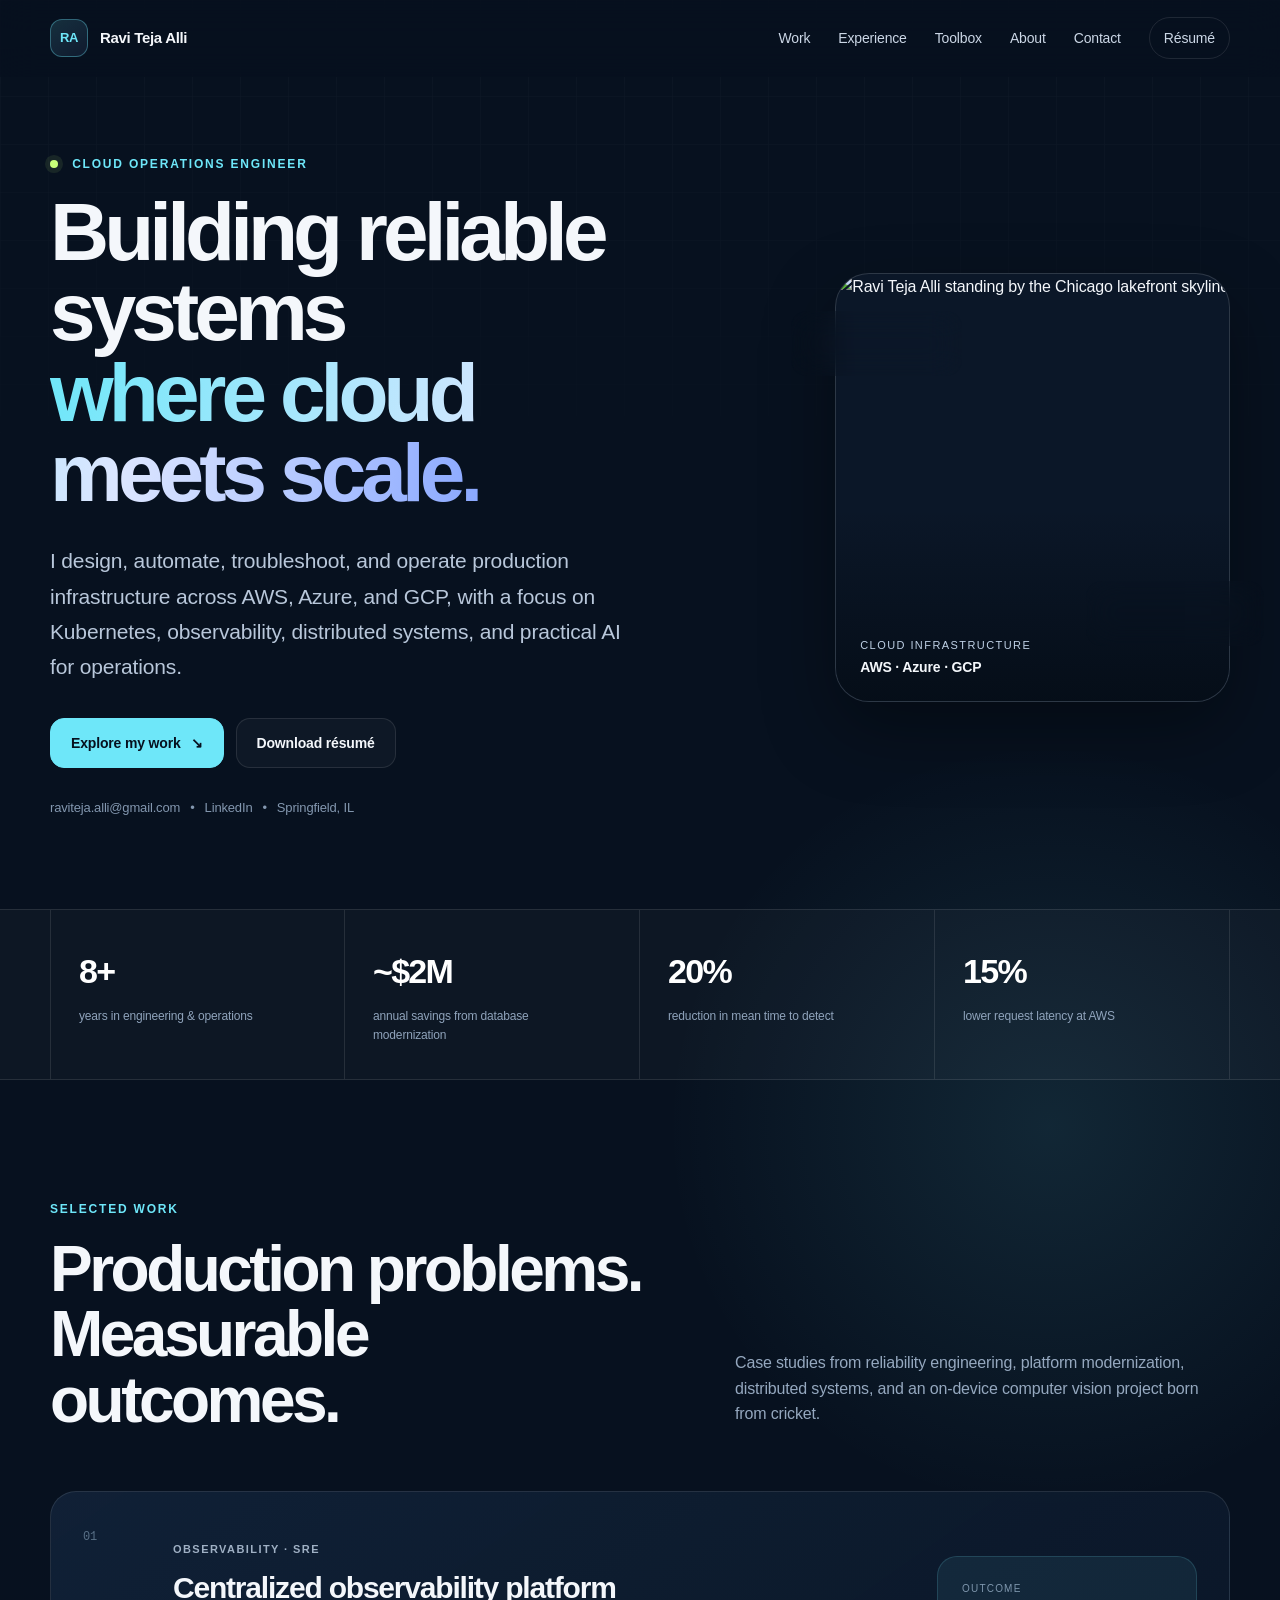
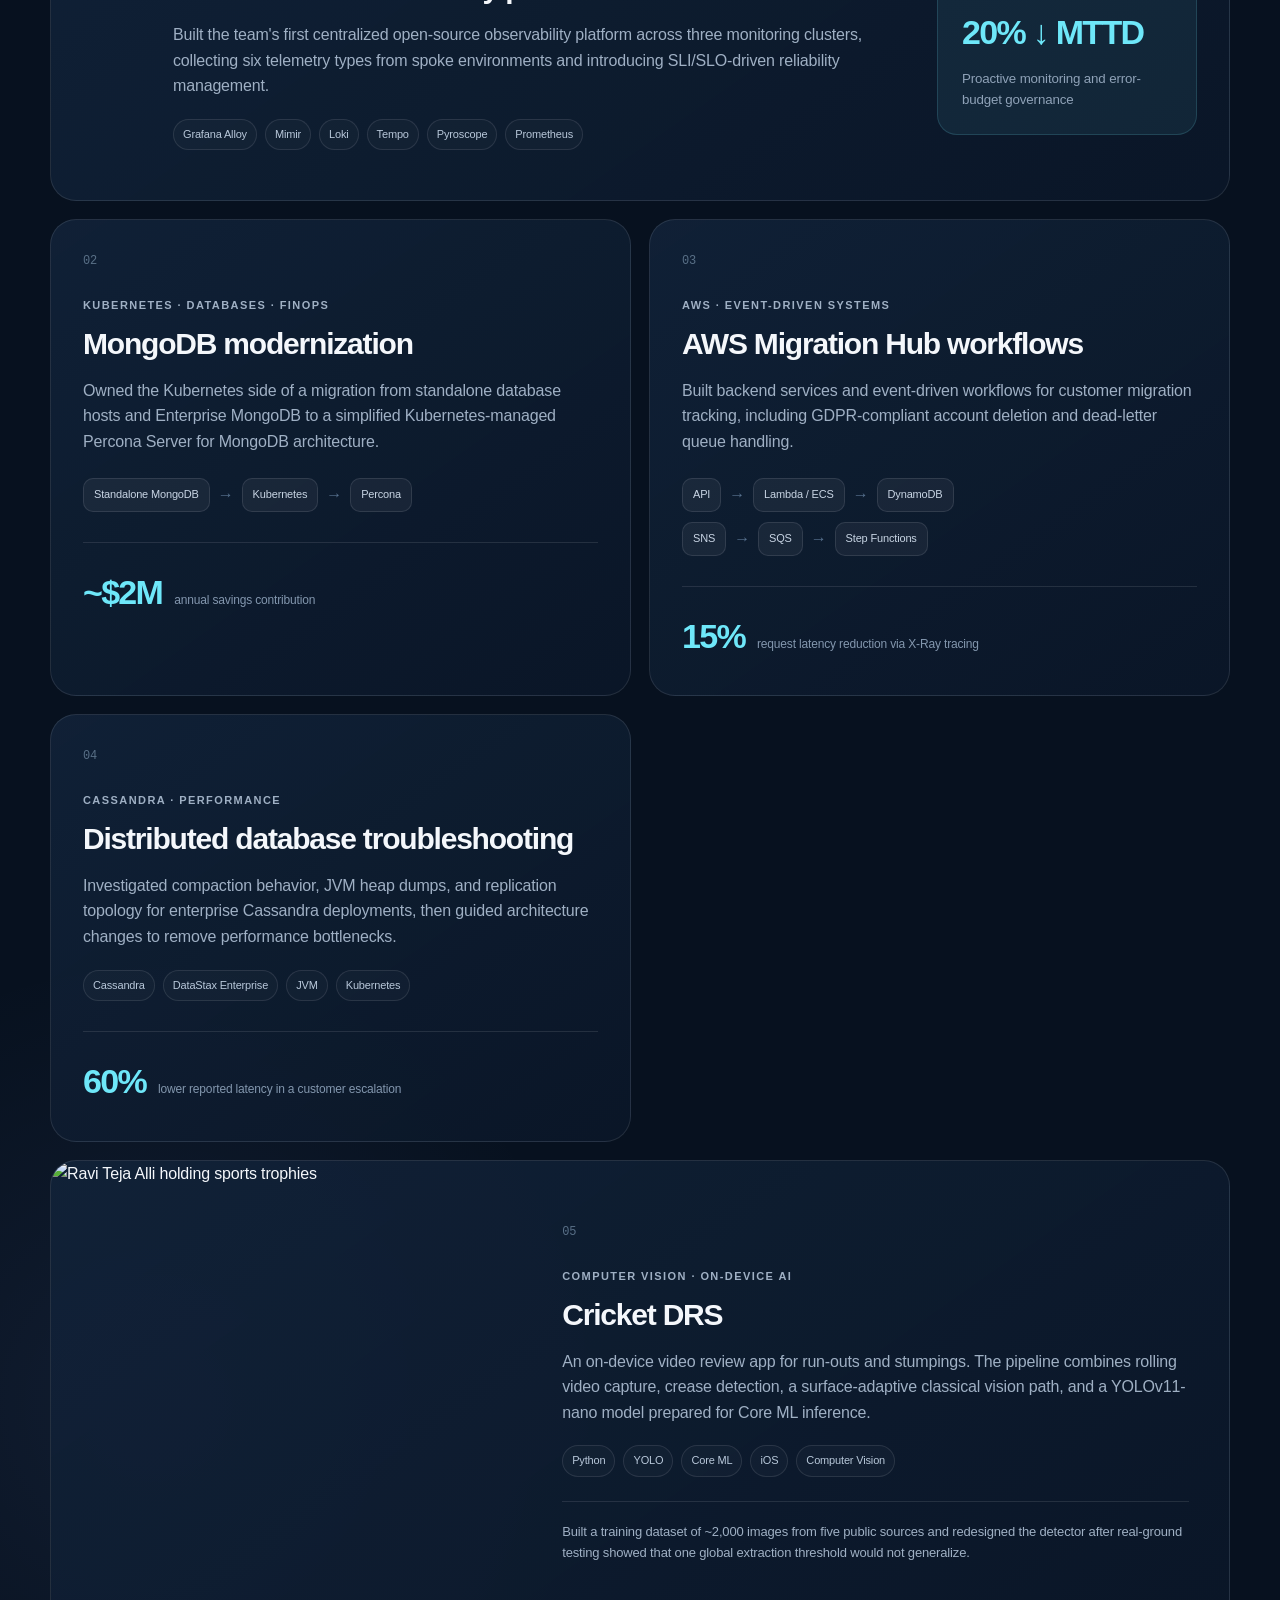
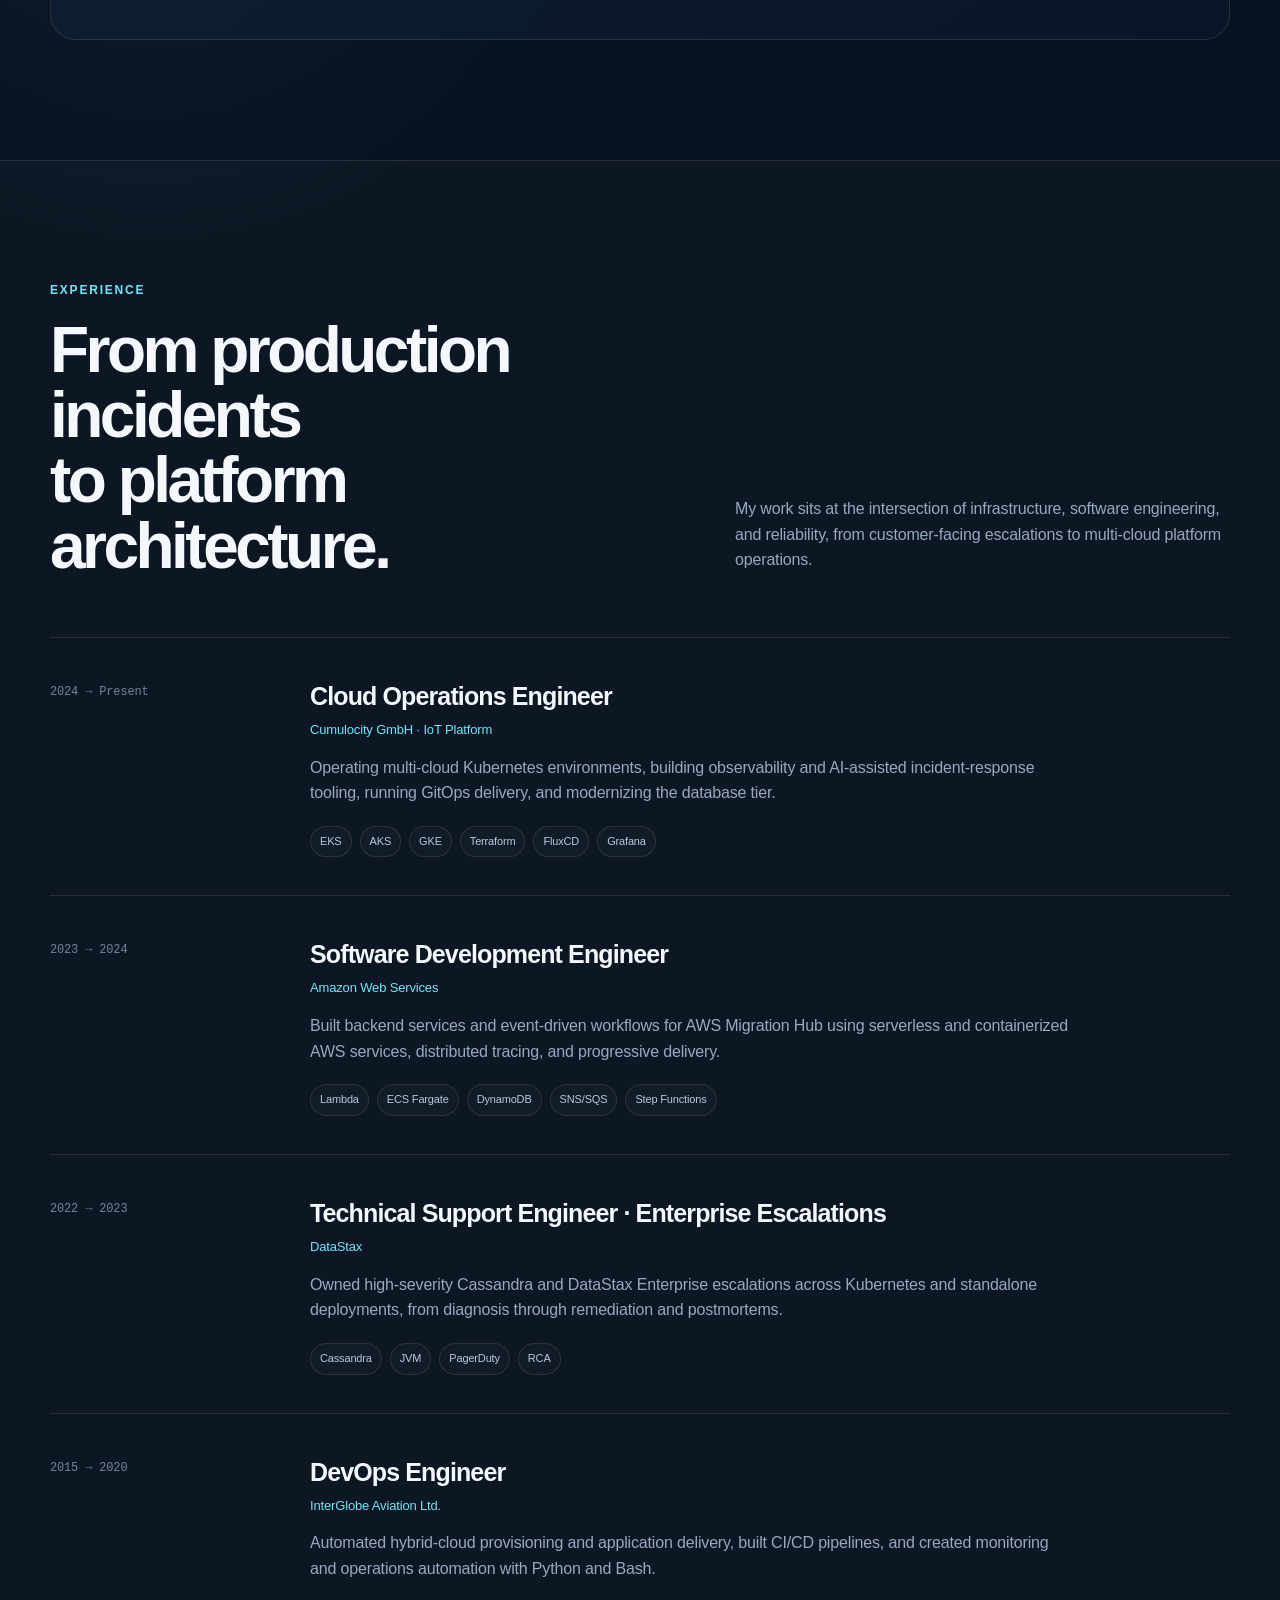
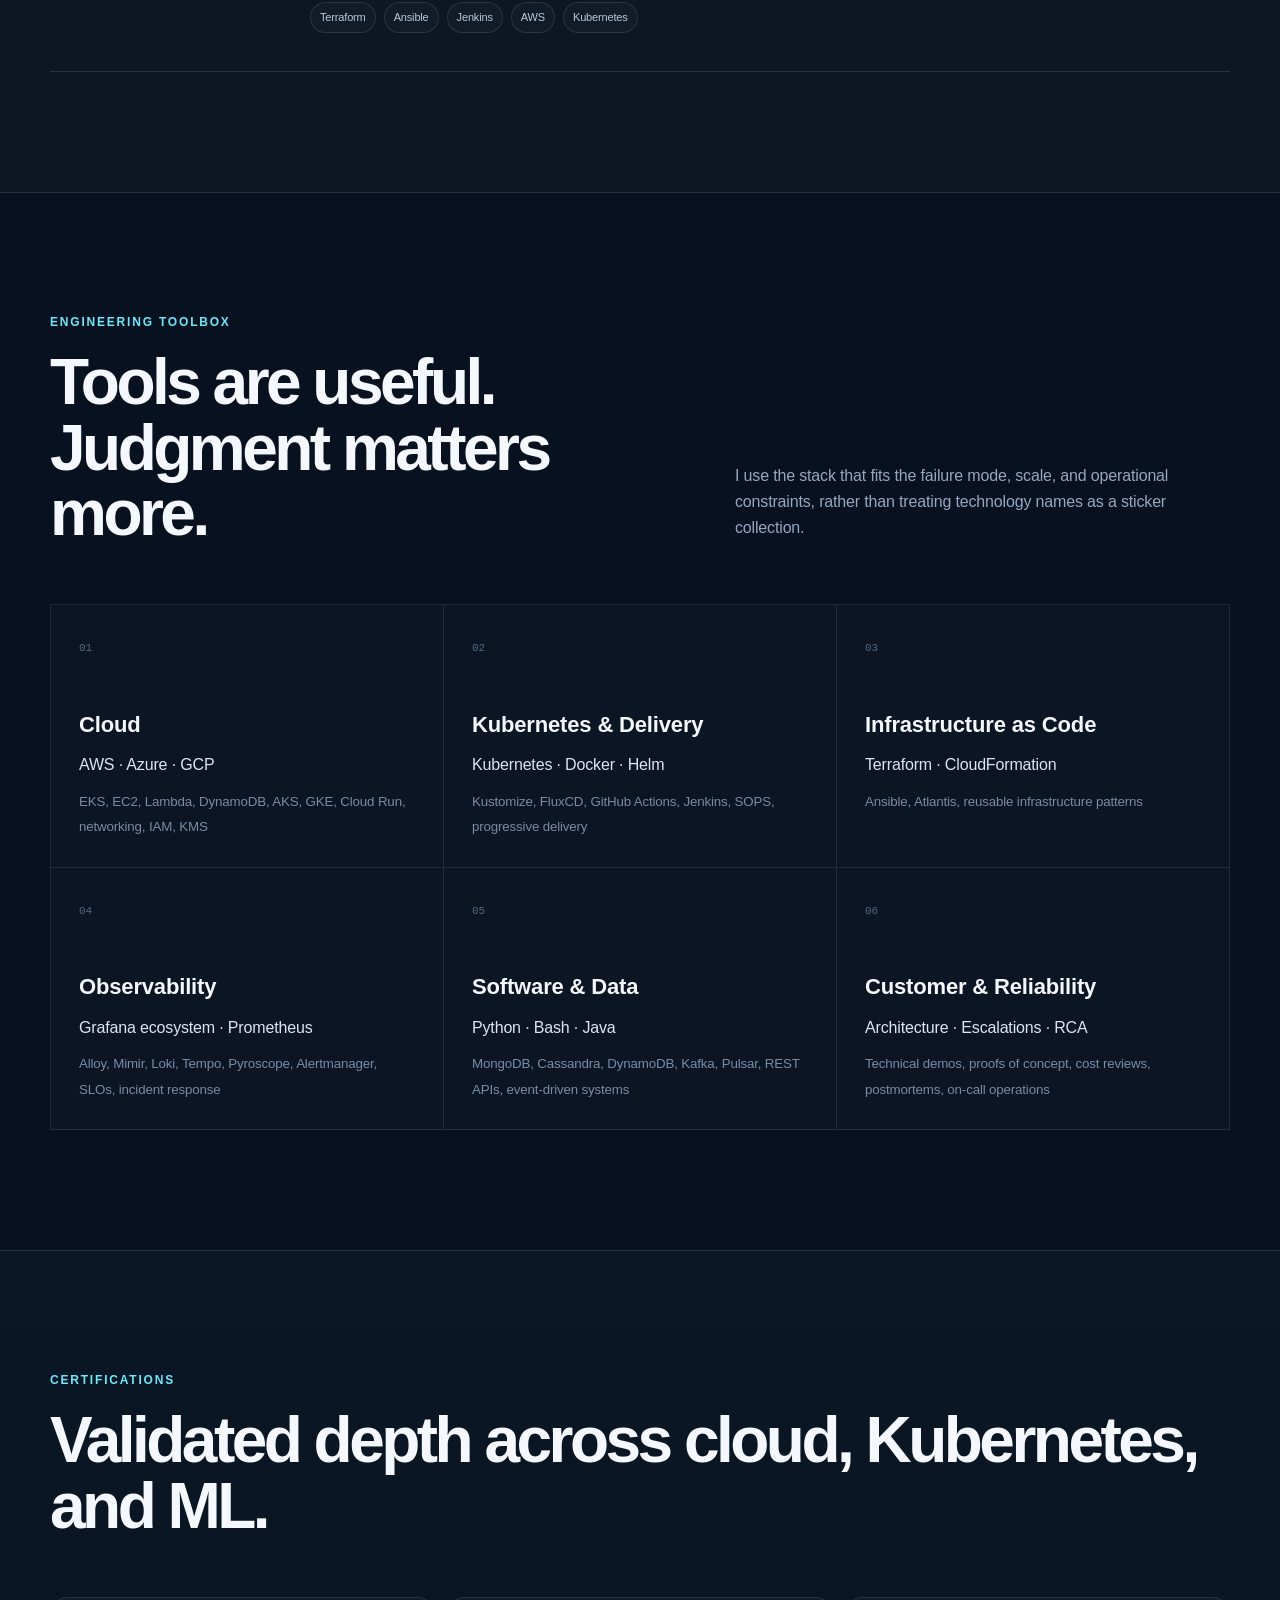
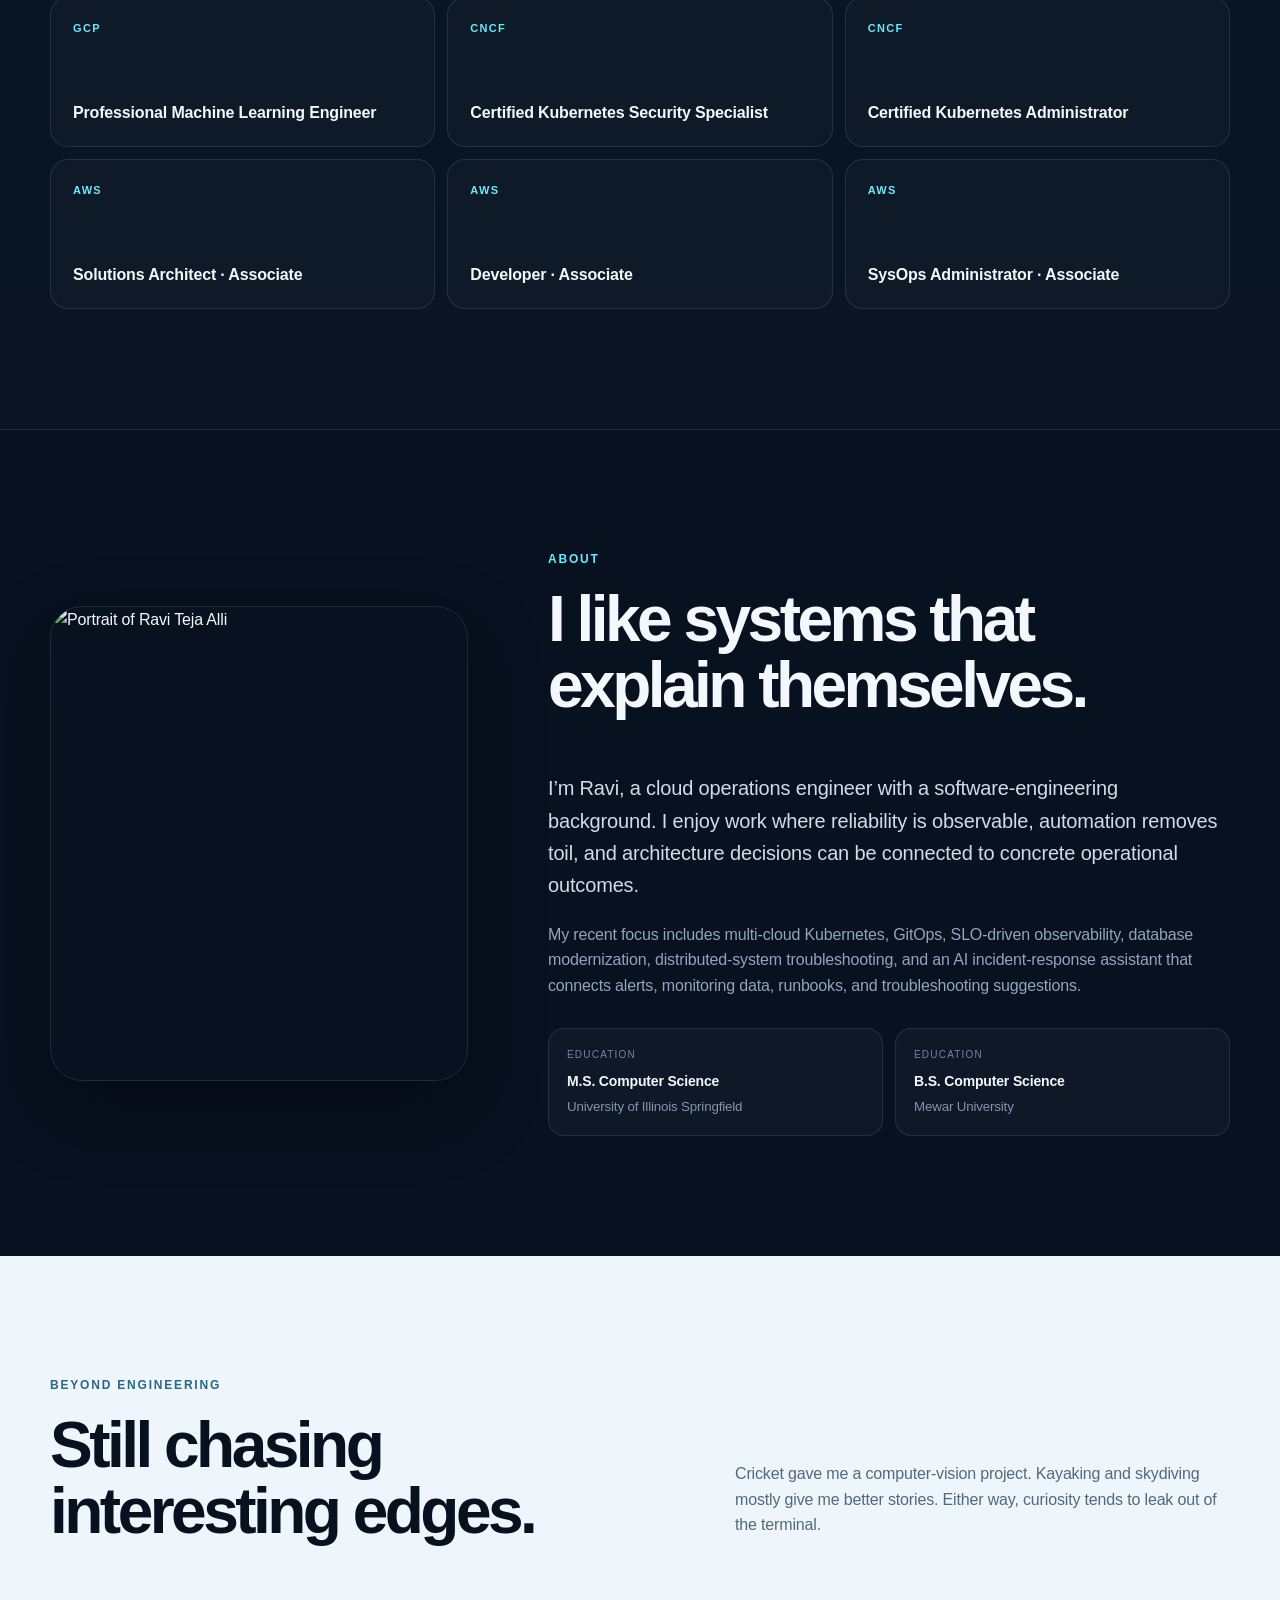
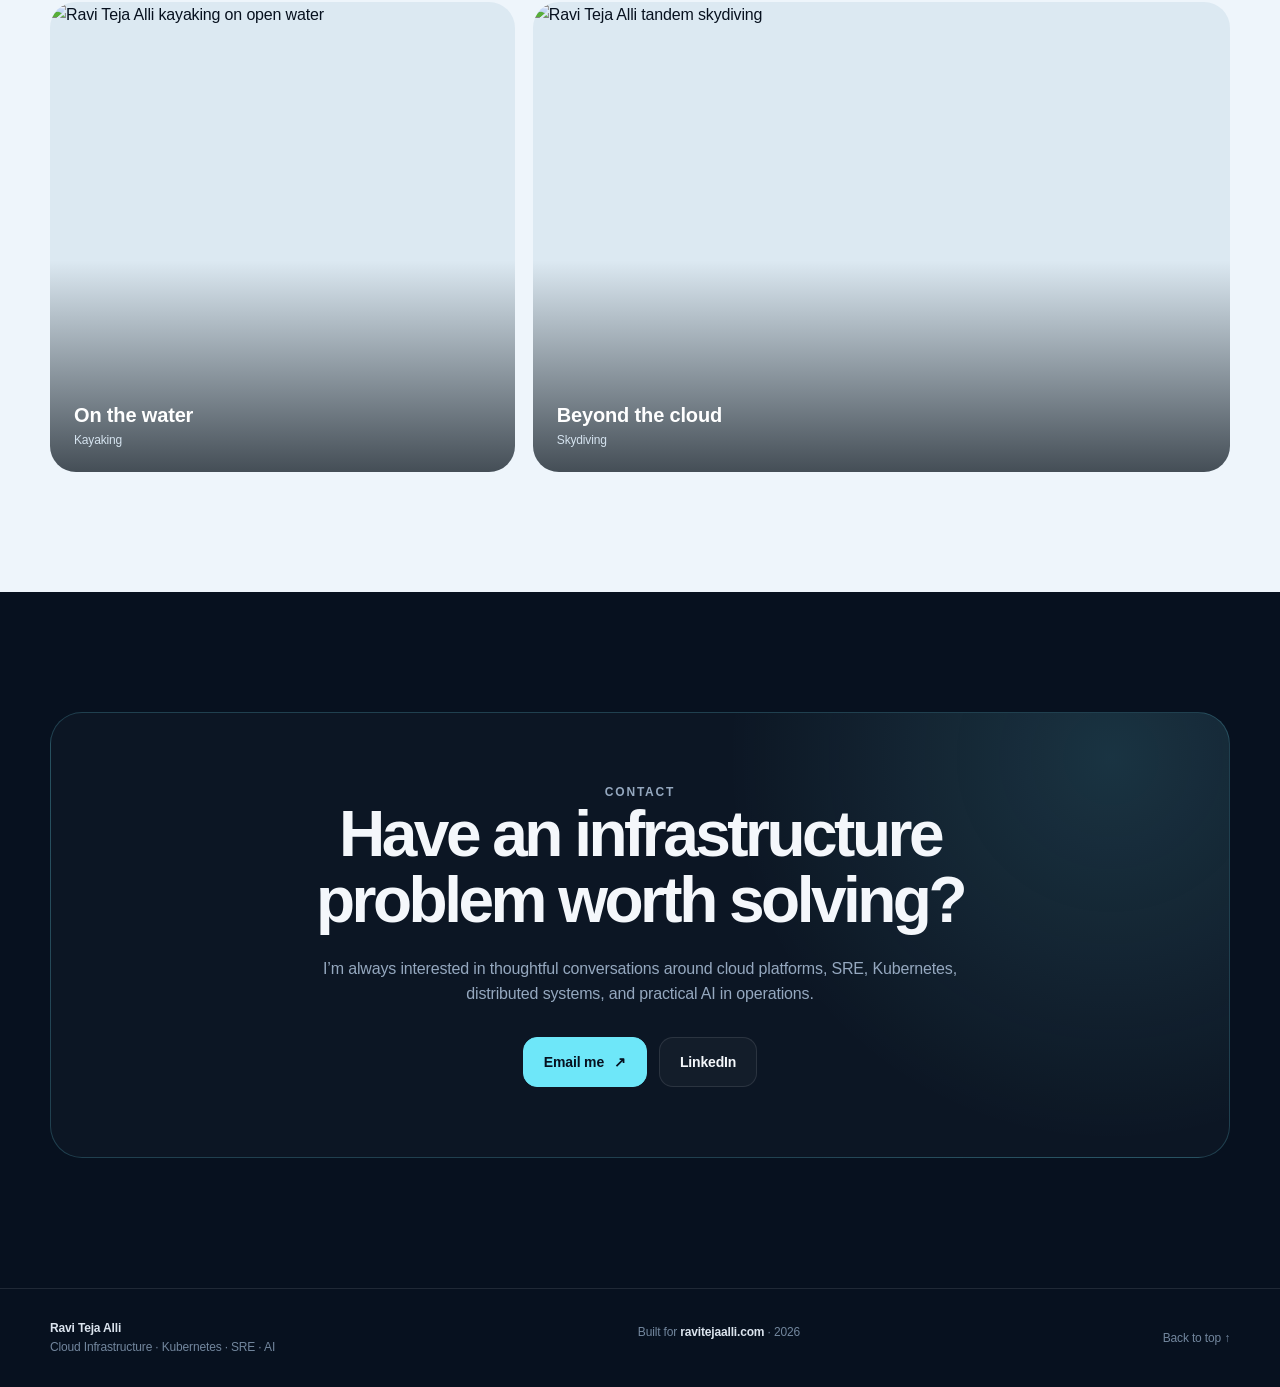
==== index.html @ 01a7889f "Initial portfolio website" ====
<!doctype html>
<html lang="en">
<head>
  <meta charset="utf-8" />
  <meta name="viewport" content="width=device-width, initial-scale=1" />
  <meta name="description" content="Ravi Teja Alli is a Cloud Operations Engineer focused on Kubernetes, SRE, multi-cloud infrastructure, observability, distributed systems, and AI-assisted operations." />
  <meta name="theme-color" content="#07111f" />
  <meta property="og:title" content="Ravi Teja Alli | Cloud Infrastructure · Kubernetes · SRE · AI" />
  <meta property="og:description" content="Building reliable cloud platforms and distributed systems across AWS, Azure, and GCP." />
  <meta property="og:type" content="website" />
  <meta property="og:url" content="https://www.ravitejaalli.com/" />
  <meta property="og:image" content="assets/chicago.webp" />
  <link rel="icon" href="assets/favicon.svg" type="image/svg+xml" />
  <link rel="stylesheet" href="styles.css" />
  <title>Ravi Teja Alli | Cloud Infrastructure · Kubernetes · SRE · AI</title>
</head>
<body>
  <a class="skip-link" href="#main">Skip to content</a>

  <header class="site-header" id="top">
    <div class="nav-wrap">
      <a class="brand" href="#top" aria-label="Ravi Teja Alli home">
        <span class="brand-mark">RA</span>
        <span class="brand-name">Ravi Teja Alli</span>
      </a>

      <button class="menu-toggle" aria-label="Open navigation" aria-expanded="false" aria-controls="nav-links">
        <span></span><span></span><span></span>
      </button>

      <nav class="nav-links" id="nav-links" aria-label="Primary navigation">
        <a href="#work">Work</a>
        <a href="#experience">Experience</a>
        <a href="#toolbox">Toolbox</a>
        <a href="#about">About</a>
        <a href="#contact">Contact</a>
        <a class="nav-resume" href="assets/Ravi_Teja_Alli_Resume.docx" download>Résumé</a>
      </nav>
    </div>
  </header>

  <main id="main">
    <section class="hero section-shell" aria-labelledby="hero-title">
      <div class="hero-copy reveal">
        <p class="eyebrow"><span class="status-dot"></span> Cloud Operations Engineer</p>
        <h1 id="hero-title">Building reliable systems<br><span class="gradient-text">where cloud meets scale.</span></h1>
        <p class="hero-lead">I design, automate, troubleshoot, and operate production infrastructure across AWS, Azure, and GCP, with a focus on Kubernetes, observability, distributed systems, and practical AI for operations.</p>
        <div class="hero-actions">
          <a class="button primary" href="#work">Explore my work <span aria-hidden="true">↘</span></a>
          <a class="button ghost" href="assets/Ravi_Teja_Alli_Resume.docx" download>Download résumé</a>
        </div>
        <div class="hero-meta" aria-label="Professional links">
          <a href="mailto:raviteja.alli@gmail.com">raviteja.alli@gmail.com</a>
          <span>•</span>
          <a href="https://linkedin.com/in/ravi-tejaa" target="_blank" rel="noopener noreferrer">LinkedIn</a>
          <span>•</span>
          <span>Springfield, IL</span>
        </div>
      </div>

      <div class="hero-visual reveal">
        <div class="photo-frame hero-photo">
          <img src="assets/chicago.webp" alt="Ravi Teja Alli standing by the Chicago lakefront skyline" fetchpriority="high" />
          <div class="photo-overlay" aria-hidden="true"></div>
          <div class="hero-photo-label">
            <span>Cloud infrastructure</span>
            <strong>AWS · Azure · GCP</strong>
          </div>
        </div>
        <div class="signal-card signal-top" aria-hidden="true">
          <span class="signal-icon">⌁</span>
          <div><strong>99.9%</strong><small>availability maintained</small></div>
        </div>
        <div class="signal-card signal-bottom" aria-hidden="true">
          <span class="signal-icon">↗</span>
          <div><strong>50+</strong><small>customer environments</small></div>
        </div>
      </div>
    </section>

    <section class="impact-band" aria-label="Selected impact metrics">
      <div class="section-shell impact-grid">
        <article class="impact-item reveal"><strong>8+</strong><span>years in engineering & operations</span></article>
        <article class="impact-item reveal"><strong>~$2M</strong><span>annual savings from database modernization</span></article>
        <article class="impact-item reveal"><strong>20%</strong><span>reduction in mean time to detect</span></article>
        <article class="impact-item reveal"><strong>15%</strong><span>lower request latency at AWS</span></article>
      </div>
    </section>

    <section class="section section-shell" id="work" aria-labelledby="work-title">
      <div class="section-heading reveal">
        <div>
          <p class="eyebrow">Selected work</p>
          <h2 id="work-title">Production problems.<br>Measurable outcomes.</h2>
        </div>
        <p>Case studies from reliability engineering, platform modernization, distributed systems, and an on-device computer vision project born from cricket.</p>
      </div>

      <div class="project-grid">
        <article class="project-card project-wide reveal">
          <div class="project-index">01</div>
          <div class="project-content">
            <p class="project-kicker">Observability · SRE</p>
            <h3>Centralized observability platform</h3>
            <p>Built the team's first centralized open-source observability platform across three monitoring clusters, collecting six telemetry types from spoke environments and introducing SLI/SLO-driven reliability management.</p>
            <div class="tag-row"><span>Grafana Alloy</span><span>Mimir</span><span>Loki</span><span>Tempo</span><span>Pyroscope</span><span>Prometheus</span></div>
          </div>
          <div class="project-result"><span>Outcome</span><strong>20% ↓ MTTD</strong><small>Proactive monitoring and error-budget governance</small></div>
        </article>

        <article class="project-card reveal">
          <div class="project-index">02</div>
          <p class="project-kicker">Kubernetes · Databases · FinOps</p>
          <h3>MongoDB modernization</h3>
          <p>Owned the Kubernetes side of a migration from standalone database hosts and Enterprise MongoDB to a simplified Kubernetes-managed Percona Server for MongoDB architecture.</p>
          <div class="flow-mini" aria-label="Migration flow"><span>Standalone MongoDB</span><b>→</b><span>Kubernetes</span><b>→</b><span>Percona</span></div>
          <div class="project-metric"><strong>~$2M</strong><span>annual savings contribution</span></div>
        </article>

        <article class="project-card reveal">
          <div class="project-index">03</div>
          <p class="project-kicker">AWS · Event-driven systems</p>
          <h3>AWS Migration Hub workflows</h3>
          <p>Built backend services and event-driven workflows for customer migration tracking, including GDPR-compliant account deletion and dead-letter queue handling.</p>
          <div class="architecture-row" aria-label="AWS architecture"><span>API</span><b>→</b><span>Lambda / ECS</span><b>→</b><span>DynamoDB</span></div>
          <div class="architecture-row secondary" aria-label="AWS event architecture"><span>SNS</span><b>→</b><span>SQS</span><b>→</b><span>Step Functions</span></div>
          <div class="project-metric"><strong>15%</strong><span>request latency reduction via X-Ray tracing</span></div>
        </article>

        <article class="project-card reveal">
          <div class="project-index">04</div>
          <p class="project-kicker">Cassandra · Performance</p>
          <h3>Distributed database troubleshooting</h3>
          <p>Investigated compaction behavior, JVM heap dumps, and replication topology for enterprise Cassandra deployments, then guided architecture changes to remove performance bottlenecks.</p>
          <div class="tag-row"><span>Cassandra</span><span>DataStax Enterprise</span><span>JVM</span><span>Kubernetes</span></div>
          <div class="project-metric"><strong>60%</strong><span>lower reported latency in a customer escalation</span></div>
        </article>

        <article class="project-card cricket-card reveal">
          <div class="cricket-photo"><img src="assets/cricket.webp" alt="Ravi Teja Alli holding sports trophies" loading="lazy" /></div>
          <div class="cricket-content">
            <div class="project-index">05</div>
            <p class="project-kicker">Computer Vision · On-device AI</p>
            <h3>Cricket DRS</h3>
            <p>An on-device video review app for run-outs and stumpings. The pipeline combines rolling video capture, crease detection, a surface-adaptive classical vision path, and a YOLOv11-nano model prepared for Core ML inference.</p>
            <div class="tag-row"><span>Python</span><span>YOLO</span><span>Core ML</span><span>iOS</span><span>Computer Vision</span></div>
            <p class="project-note">Built a training dataset of ~2,000 images from five public sources and redesigned the detector after real-ground testing showed that one global extraction threshold would not generalize.</p>
          </div>
        </article>
      </div>
    </section>

    <section class="section section-alt" id="experience" aria-labelledby="experience-title">
      <div class="section-shell">
        <div class="section-heading reveal">
          <div><p class="eyebrow">Experience</p><h2 id="experience-title">From production incidents<br>to platform architecture.</h2></div>
          <p>My work sits at the intersection of infrastructure, software engineering, and reliability, from customer-facing escalations to multi-cloud platform operations.</p>
        </div>

        <div class="timeline">
          <article class="timeline-item reveal">
            <div class="timeline-date">2024 → Present</div>
            <div class="timeline-body"><h3>Cloud Operations Engineer</h3><p class="company">Cumulocity GmbH · IoT Platform</p><p>Operating multi-cloud Kubernetes environments, building observability and AI-assisted incident-response tooling, running GitOps delivery, and modernizing the database tier.</p><div class="tag-row"><span>EKS</span><span>AKS</span><span>GKE</span><span>Terraform</span><span>FluxCD</span><span>Grafana</span></div></div>
          </article>
          <article class="timeline-item reveal">
            <div class="timeline-date">2023 → 2024</div>
            <div class="timeline-body"><h3>Software Development Engineer</h3><p class="company">Amazon Web Services</p><p>Built backend services and event-driven workflows for AWS Migration Hub using serverless and containerized AWS services, distributed tracing, and progressive delivery.</p><div class="tag-row"><span>Lambda</span><span>ECS Fargate</span><span>DynamoDB</span><span>SNS/SQS</span><span>Step Functions</span></div></div>
          </article>
          <article class="timeline-item reveal">
            <div class="timeline-date">2022 → 2023</div>
            <div class="timeline-body"><h3>Technical Support Engineer · Enterprise Escalations</h3><p class="company">DataStax</p><p>Owned high-severity Cassandra and DataStax Enterprise escalations across Kubernetes and standalone deployments, from diagnosis through remediation and postmortems.</p><div class="tag-row"><span>Cassandra</span><span>JVM</span><span>PagerDuty</span><span>RCA</span></div></div>
          </article>
          <article class="timeline-item reveal">
            <div class="timeline-date">2015 → 2020</div>
            <div class="timeline-body"><h3>DevOps Engineer</h3><p class="company">InterGlobe Aviation Ltd.</p><p>Automated hybrid-cloud provisioning and application delivery, built CI/CD pipelines, and created monitoring and operations automation with Python and Bash.</p><div class="tag-row"><span>Terraform</span><span>Ansible</span><span>Jenkins</span><span>AWS</span><span>Kubernetes</span></div></div>
          </article>
        </div>
      </div>
    </section>

    <section class="section section-shell" id="toolbox" aria-labelledby="toolbox-title">
      <div class="section-heading reveal">
        <div><p class="eyebrow">Engineering toolbox</p><h2 id="toolbox-title">Tools are useful.<br>Judgment matters more.</h2></div>
        <p>I use the stack that fits the failure mode, scale, and operational constraints, rather than treating technology names as a sticker collection.</p>
      </div>
      <div class="tool-grid">
        <article class="tool-card reveal"><span class="tool-number">01</span><h3>Cloud</h3><p>AWS · Azure · GCP</p><small>EKS, EC2, Lambda, DynamoDB, AKS, GKE, Cloud Run, networking, IAM, KMS</small></article>
        <article class="tool-card reveal"><span class="tool-number">02</span><h3>Kubernetes & Delivery</h3><p>Kubernetes · Docker · Helm</p><small>Kustomize, FluxCD, GitHub Actions, Jenkins, SOPS, progressive delivery</small></article>
        <article class="tool-card reveal"><span class="tool-number">03</span><h3>Infrastructure as Code</h3><p>Terraform · CloudFormation</p><small>Ansible, Atlantis, reusable infrastructure patterns</small></article>
        <article class="tool-card reveal"><span class="tool-number">04</span><h3>Observability</h3><p>Grafana ecosystem · Prometheus</p><small>Alloy, Mimir, Loki, Tempo, Pyroscope, Alertmanager, SLOs, incident response</small></article>
        <article class="tool-card reveal"><span class="tool-number">05</span><h3>Software & Data</h3><p>Python · Bash · Java</p><small>MongoDB, Cassandra, DynamoDB, Kafka, Pulsar, REST APIs, event-driven systems</small></article>
        <article class="tool-card reveal"><span class="tool-number">06</span><h3>Customer & Reliability</h3><p>Architecture · Escalations · RCA</p><small>Technical demos, proofs of concept, cost reviews, postmortems, on-call operations</small></article>
      </div>
    </section>

    <section class="section cert-section" aria-labelledby="cert-title">
      <div class="section-shell">
        <div class="section-heading compact reveal"><div><p class="eyebrow">Certifications</p><h2 id="cert-title">Validated depth across cloud, Kubernetes, and ML.</h2></div></div>
        <div class="cert-grid">
          <div class="cert reveal"><span>GCP</span><strong>Professional Machine Learning Engineer</strong></div>
          <div class="cert reveal"><span>CNCF</span><strong>Certified Kubernetes Security Specialist</strong></div>
          <div class="cert reveal"><span>CNCF</span><strong>Certified Kubernetes Administrator</strong></div>
          <div class="cert reveal"><span>AWS</span><strong>Solutions Architect · Associate</strong></div>
          <div class="cert reveal"><span>AWS</span><strong>Developer · Associate</strong></div>
          <div class="cert reveal"><span>AWS</span><strong>SysOps Administrator · Associate</strong></div>
        </div>
      </div>
    </section>

    <section class="section section-shell about-section" id="about" aria-labelledby="about-title">
      <div class="about-photo reveal"><img src="assets/portrait.webp" alt="Portrait of Ravi Teja Alli" loading="lazy" /></div>
      <div class="about-copy reveal">
        <p class="eyebrow">About</p>
        <h2 id="about-title">I like systems that explain themselves.</h2>
        <p class="about-lead">I’m Ravi, a cloud operations engineer with a software-engineering background. I enjoy work where reliability is observable, automation removes toil, and architecture decisions can be connected to concrete operational outcomes.</p>
        <p>My recent focus includes multi-cloud Kubernetes, GitOps, SLO-driven observability, database modernization, distributed-system troubleshooting, and an AI incident-response assistant that connects alerts, monitoring data, runbooks, and troubleshooting suggestions.</p>
        <div class="education-block">
          <div><span>Education</span><strong>M.S. Computer Science</strong><small>University of Illinois Springfield</small></div>
          <div><span>Education</span><strong>B.S. Computer Science</strong><small>Mewar University</small></div>
        </div>
      </div>
    </section>

    <section class="section beyond-section" aria-labelledby="beyond-title">
      <div class="section-shell">
        <div class="section-heading light reveal">
          <div><p class="eyebrow">Beyond engineering</p><h2 id="beyond-title">Still chasing<br>interesting edges.</h2></div>
          <p>Cricket gave me a computer-vision project. Kayaking and skydiving mostly give me better stories. Either way, curiosity tends to leak out of the terminal.</p>
        </div>
        <div class="beyond-grid">
          <figure class="beyond-card tall reveal"><img src="assets/kayaking.webp" alt="Ravi Teja Alli kayaking on open water" loading="lazy" /><figcaption><strong>On the water</strong><span>Kayaking</span></figcaption></figure>
          <figure class="beyond-card wide reveal"><img src="assets/skydiving.webp" alt="Ravi Teja Alli tandem skydiving" loading="lazy" /><figcaption><strong>Beyond the cloud</strong><span>Skydiving</span></figcaption></figure>
        </div>
      </div>
    </section>

    <section class="section section-shell contact-section" id="contact" aria-labelledby="contact-title">
      <div class="contact-card reveal">
        <p class="eyebrow">Contact</p>
        <h2 id="contact-title">Have an infrastructure problem worth solving?</h2>
        <p>I’m always interested in thoughtful conversations around cloud platforms, SRE, Kubernetes, distributed systems, and practical AI in operations.</p>
        <div class="contact-actions">
          <a class="button primary" href="mailto:raviteja.alli@gmail.com">Email me <span aria-hidden="true">↗</span></a>
          <a class="button ghost" href="https://linkedin.com/in/ravi-tejaa" target="_blank" rel="noopener noreferrer">LinkedIn</a>
        </div>
      </div>
    </section>
  </main>

  <footer class="site-footer">
    <div class="section-shell footer-inner">
      <div><strong>Ravi Teja Alli</strong><span>Cloud Infrastructure · Kubernetes · SRE · AI</span></div>
      <p>Built for <strong>ravitejaalli.com</strong> · <span id="year"></span></p>
      <a href="#top">Back to top ↑</a>
    </div>
  </footer>

  <script src="script.js"></script>
</body>
</html>
---- styles.css ----
:root {
  --bg: #07111f;
  --bg-2: #0b1728;
  --panel: #0f1c2f;
  --panel-2: #12233a;
  --text: #f4f7fb;
  --muted: #9badc3;
  --line: rgba(255,255,255,.1);
  --accent: #6ee7f9;
  --accent-2: #8aa8ff;
  --warm: #c8ff79;
  --white: #ffffff;
  --shadow: 0 28px 70px rgba(0,0,0,.35);
  --radius: 26px;
  --max: 1180px;
}

* { box-sizing: border-box; }
html { scroll-behavior: smooth; }
body {
  margin: 0;
  background:
    radial-gradient(circle at 82% 12%, rgba(110,231,249,.10), transparent 24rem),
    radial-gradient(circle at 12% 32%, rgba(138,168,255,.08), transparent 28rem),
    var(--bg);
  color: var(--text);
  font-family: Inter, ui-sans-serif, -apple-system, BlinkMacSystemFont, "Segoe UI", sans-serif;
  line-height: 1.6;
  letter-spacing: -.01em;
}

body::before {
  content: "";
  position: fixed;
  inset: 0;
  pointer-events: none;
  opacity: .035;
  background-image: linear-gradient(rgba(255,255,255,.7) 1px, transparent 1px), linear-gradient(90deg, rgba(255,255,255,.7) 1px, transparent 1px);
  background-size: 48px 48px;
  mask-image: linear-gradient(to bottom, black, transparent 65%);
}

img { max-width: 100%; display: block; }
a { color: inherit; text-decoration: none; }
button, a { -webkit-tap-highlight-color: transparent; }

.skip-link { position: fixed; left: 12px; top: -50px; background: var(--accent); color: #06101e; padding: 8px 14px; border-radius: 10px; z-index: 9999; }
.skip-link:focus { top: 12px; }

.section-shell { width: min(var(--max), calc(100% - 48px)); margin-inline: auto; }
.section { padding: 120px 0; }
.section-alt { background: rgba(255,255,255,.025); border-block: 1px solid var(--line); }

.site-header { position: sticky; top: 0; z-index: 1000; backdrop-filter: blur(18px); background: rgba(7,17,31,.76); border-bottom: 1px solid transparent; transition: border-color .25s ease, background .25s ease; }
.site-header.scrolled { border-bottom-color: var(--line); background: rgba(7,17,31,.9); }
.nav-wrap { width: min(var(--max), calc(100% - 48px)); margin: auto; min-height: 76px; display: flex; align-items: center; justify-content: space-between; }
.brand { display: flex; align-items: center; gap: 12px; font-weight: 750; letter-spacing: -.02em; }
.brand-mark { width: 38px; height: 38px; display: grid; place-items: center; border: 1px solid rgba(110,231,249,.35); border-radius: 12px; background: linear-gradient(145deg, rgba(110,231,249,.15), rgba(138,168,255,.08)); color: var(--accent); font-size: 13px; }
.brand-name { font-size: 15px; }
.nav-links { display: flex; align-items: center; gap: 28px; color: #cbd7e6; font-size: 14px; }
.nav-links a { transition: color .2s ease; }
.nav-links a:hover { color: var(--white); }
.nav-resume { border: 1px solid var(--line); padding: 9px 14px; border-radius: 999px; }
.menu-toggle { display:none; width: 42px; height: 42px; border: 1px solid var(--line); border-radius: 12px; background: transparent; padding: 10px; }
.menu-toggle span { display:block; height:2px; background:#fff; margin:5px 0; border-radius:4px; }

.hero { min-height: calc(100vh - 76px); display: grid; grid-template-columns: 1.05fr .95fr; gap: 72px; align-items: center; padding-block: 78px 90px; }
.eyebrow { margin: 0 0 18px; color: var(--accent); text-transform: uppercase; letter-spacing: .15em; font-size: 12px; font-weight: 800; }
.status-dot { display:inline-block; width:8px; height:8px; margin-right:9px; border-radius:50%; background:var(--warm); box-shadow:0 0 0 5px rgba(200,255,121,.09); }
h1, h2, h3, p { margin-top: 0; }
h1 { font-size: clamp(54px, 6.4vw, 92px); line-height: .98; letter-spacing: -.06em; margin-bottom: 30px; max-width: 900px; }
.gradient-text { background: linear-gradient(100deg, var(--accent), #dce6ff 58%, var(--accent-2)); -webkit-background-clip: text; background-clip: text; color: transparent; }
.hero-lead { max-width: 690px; color: #b8c7da; font-size: clamp(17px, 1.7vw, 21px); line-height: 1.68; }
.hero-actions { display:flex; flex-wrap:wrap; gap:12px; margin:34px 0 30px; }
.button { display:inline-flex; align-items:center; justify-content:center; gap:10px; min-height:50px; padding:0 20px; border-radius:14px; border:1px solid var(--line); font-weight:750; font-size:14px; transition:transform .2s ease, background .2s ease, border-color .2s ease; }
.button:hover { transform: translateY(-2px); }
.button.primary { background: var(--accent); color: #06101e; border-color: var(--accent); }
.button.primary:hover { background:#9ff0fc; }
.button.ghost { background: rgba(255,255,255,.03); }
.button.ghost:hover { background: rgba(255,255,255,.07); border-color:rgba(255,255,255,.2); }
.hero-meta { display:flex; flex-wrap:wrap; align-items:center; gap:10px; color:#8397af; font-size:13px; }
.hero-meta a:hover { color:var(--accent); }

.hero-visual { position:relative; max-width: 540px; justify-self: end; }
.photo-frame { position:relative; overflow:hidden; border-radius:34px; border:1px solid rgba(255,255,255,.14); box-shadow: var(--shadow); background:#0b1728; }
.hero-photo { aspect-ratio: .92; }
.hero-photo img { width:100%; height:100%; object-fit:cover; object-position: 48% center; }
.photo-overlay { position:absolute; inset:0; background: linear-gradient(to top, rgba(3,10,18,.72), transparent 45%); }
.hero-photo-label { position:absolute; left:24px; bottom:22px; display:flex; flex-direction:column; gap:2px; }
.hero-photo-label span { font-size:11px; color:#bed0e5; text-transform:uppercase; letter-spacing:.13em; }
.hero-photo-label strong { font-size:14px; }
.signal-card { position:absolute; display:flex; align-items:center; gap:12px; padding:13px 15px; border:1px solid rgba(255,255,255,.16); background:rgba(8,20,35,.83); backdrop-filter:blur(16px); border-radius:16px; box-shadow: 0 16px 36px rgba(0,0,0,.25); }
.signal-top { top:9%; left:-44px; }
.signal-bottom { right:-34px; bottom:13%; }
.signal-icon { width:33px; height:33px; display:grid; place-items:center; background:rgba(110,231,249,.12); color:var(--accent); border-radius:10px; }
.signal-card div { display:flex; flex-direction:column; }
.signal-card strong { font-size:16px; line-height:1.1; }
.signal-card small { color:#93a8c0; font-size:10px; margin-top:3px; }

.impact-band { border-block:1px solid var(--line); background: rgba(255,255,255,.025); }
.impact-grid { display:grid; grid-template-columns:repeat(4,1fr); }
.impact-item { padding:34px 28px; border-right:1px solid var(--line); display:flex; flex-direction:column; gap:8px; }
.impact-item:first-child { border-left:1px solid var(--line); }
.impact-item strong { font-size:34px; letter-spacing:-.05em; color:var(--white); }
.impact-item span { color:#8fa3bb; font-size:12px; max-width:180px; }

.section-heading { display:grid; grid-template-columns: 1.1fr .9fr; gap:80px; align-items:end; margin-bottom:58px; }
.section-heading h2 { font-size:clamp(42px,5vw,68px); line-height:1.02; letter-spacing:-.055em; margin-bottom:0; }
.section-heading > p { color:#95a8bf; max-width:520px; margin:0 0 6px auto; font-size:16px; }
.section-heading.compact { grid-template-columns:1fr; }

.project-grid { display:grid; grid-template-columns:repeat(2,minmax(0,1fr)); gap:18px; }
.project-card { position:relative; background:linear-gradient(145deg, rgba(18,35,58,.86), rgba(11,23,40,.9)); border:1px solid var(--line); border-radius:var(--radius); padding:32px; overflow:hidden; min-height:380px; transition: transform .25s ease, border-color .25s ease; }
.project-card:hover { transform:translateY(-4px); border-color:rgba(110,231,249,.32); }
.project-wide { grid-column:1/-1; display:grid; grid-template-columns:60px 1fr 260px; gap:30px; align-items:center; min-height:310px; }
.project-index { color:#597087; font-family:ui-monospace, SFMono-Regular, Menlo, monospace; font-size:12px; margin-bottom:26px; }
.project-wide .project-index { align-self:start; margin-top:4px; }
.project-kicker { color:var(--accent); text-transform:uppercase; letter-spacing:.13em; font-size:11px; font-weight:800; margin-bottom:12px; }
.project-card h3 { font-size:30px; line-height:1.1; letter-spacing:-.04em; margin-bottom:18px; }
.project-card p { color:#9fb0c4; }
.tag-row { display:flex; flex-wrap:wrap; gap:8px; margin-top:20px; }
.tag-row span { font-size:11px; color:#b8c8da; border:1px solid var(--line); background:rgba(255,255,255,.025); padding:6px 9px; border-radius:999px; }
.project-result { min-height:150px; display:flex; flex-direction:column; justify-content:center; padding:24px; border-radius:20px; background:rgba(110,231,249,.07); border:1px solid rgba(110,231,249,.16); }
.project-result span { color:#7e96ad; text-transform:uppercase; letter-spacing:.12em; font-size:10px; }
.project-result strong { font-size:34px; letter-spacing:-.05em; color:var(--accent); margin:8px 0; }
.project-result small { color:#8fa2b8; }
.flow-mini, .architecture-row { display:flex; flex-wrap:wrap; align-items:center; gap:8px; margin:24px 0 16px; }
.flow-mini span, .architecture-row span { background:rgba(255,255,255,.05); border:1px solid var(--line); padding:7px 10px; border-radius:10px; font-size:11px; color:#c8d5e4; }
.flow-mini b, .architecture-row b { color:#56718d; }
.architecture-row.secondary { margin-top:-6px; }
.project-metric { margin-top:30px; padding-top:22px; border-top:1px solid var(--line); display:flex; align-items:baseline; gap:12px; }
.project-metric strong { font-size:34px; color:var(--accent); letter-spacing:-.05em; }
.project-metric span { color:#8397ae; font-size:12px; }
.cricket-card { grid-column:1/-1; padding:0; min-height:480px; display:grid; grid-template-columns:.8fr 1.2fr; }
.cricket-photo { overflow:hidden; min-height:440px; }
.cricket-photo img { width:100%; height:100%; object-fit:cover; object-position:50% 35%; }
.cricket-content { padding:40px; align-self:center; }
.project-note { margin-top:24px; padding-top:20px; border-top:1px solid var(--line); font-size:13px; }

.timeline { border-top:1px solid var(--line); }
.timeline-item { display:grid; grid-template-columns:200px 1fr; gap:60px; padding:38px 0; border-bottom:1px solid var(--line); }
.timeline-date { color:#6f859c; font-family:ui-monospace, SFMono-Regular, Menlo, monospace; font-size:12px; padding-top:7px; }
.timeline-body h3 { font-size:25px; letter-spacing:-.035em; margin-bottom:4px; }
.company { color:var(--accent); font-size:13px; margin-bottom:14px; }
.timeline-body > p:not(.company) { color:#96a9c0; max-width:760px; }

.tool-grid { display:grid; grid-template-columns:repeat(3,1fr); border-top:1px solid var(--line); border-left:1px solid var(--line); }
.tool-card { min-height:260px; padding:28px; border-right:1px solid var(--line); border-bottom:1px solid var(--line); background:rgba(255,255,255,.015); }
.tool-number { color:#536a82; font:11px ui-monospace, SFMono-Regular, Menlo, monospace; }
.tool-card h3 { margin:48px 0 10px; font-size:22px; }
.tool-card p { color:#dbe6f2; margin-bottom:10px; }
.tool-card small { color:#788ca4; line-height:1.65; }

.cert-section { border-block:1px solid var(--line); background:linear-gradient(180deg, rgba(110,231,249,.025), rgba(255,255,255,.01)); }
.cert-grid { display:grid; grid-template-columns:repeat(3,1fr); gap:12px; }
.cert { min-height:150px; padding:22px; border:1px solid var(--line); border-radius:18px; background:rgba(255,255,255,.025); display:flex; flex-direction:column; justify-content:space-between; }
.cert span { color:var(--accent); font-size:11px; letter-spacing:.12em; font-weight:800; }
.cert strong { font-size:16px; line-height:1.35; }

.about-section { display:grid; grid-template-columns:.76fr 1.24fr; gap:80px; align-items:center; }
.about-photo { overflow:hidden; border-radius:32px; border:1px solid var(--line); max-width:430px; aspect-ratio:.88; box-shadow:var(--shadow); }
.about-photo img { width:100%; height:100%; object-fit:cover; object-position:center 22%; }
.about-copy h2 { font-size:clamp(42px,5vw,66px); letter-spacing:-.055em; line-height:1.03; }
.about-lead { color:#d0dcea; font-size:20px; line-height:1.62; }
.about-copy > p:not(.eyebrow):not(.about-lead) { color:#91a5bc; }
.education-block { display:grid; grid-template-columns:1fr 1fr; gap:12px; margin-top:30px; }
.education-block > div { padding:18px; background:rgba(255,255,255,.03); border:1px solid var(--line); border-radius:16px; display:flex; flex-direction:column; }
.education-block span { color:#6f879f; font-size:10px; text-transform:uppercase; letter-spacing:.12em; margin-bottom:7px; }
.education-block strong { font-size:14px; }
.education-block small { color:#8195ad; margin-top:3px; }

.beyond-section { background:#eef5fb; color:#07111f; }
.beyond-section .eyebrow { color:#2d6680; }
.section-heading.light > p { color:#52697d; }
.beyond-grid { display:grid; grid-template-columns:.8fr 1.2fr; gap:18px; }
.beyond-card { position:relative; overflow:hidden; border-radius:26px; min-height:470px; margin:0; background:#dce9f2; }
.beyond-card.wide { min-height:470px; }
.beyond-card img { width:100%; height:100%; object-fit:cover; }
.beyond-card.tall img { object-position:center 42%; }
.beyond-card.wide img { object-position:center; }
.beyond-card::after { content:""; position:absolute; inset:0; background:linear-gradient(to top, rgba(4,12,20,.7), transparent 45%); }
.beyond-card figcaption { position:absolute; z-index:2; left:24px; bottom:22px; color:#fff; display:flex; flex-direction:column; }
.beyond-card figcaption strong { font-size:20px; }
.beyond-card figcaption span { color:#d5e3ef; font-size:12px; }

.contact-section { padding-bottom:130px; }
.contact-card { padding:70px; border:1px solid rgba(110,231,249,.2); background: radial-gradient(circle at 90% 10%, rgba(110,231,249,.14), transparent 24rem), rgba(255,255,255,.025); border-radius:32px; text-align:center; }
.contact-card .eyebrow { text-align:center; }
.contact-card h2 { max-width:800px; margin:0 auto 22px; font-size:clamp(44px,5vw,70px); line-height:1.03; letter-spacing:-.055em; }
.contact-card p { max-width:700px; margin:0 auto; color:#95a8bf; }
.contact-actions { display:flex; justify-content:center; flex-wrap:wrap; gap:12px; margin-top:30px; }

.site-footer { border-top:1px solid var(--line); padding:30px 0; }
.footer-inner { display:flex; align-items:center; justify-content:space-between; gap:24px; color:#72869d; font-size:12px; }
.footer-inner > div { display:flex; flex-direction:column; }
.footer-inner strong { color:#dbe4ee; }
.footer-inner a:hover { color:var(--accent); }

.reveal { opacity:0; transform:translateY(22px); transition:opacity .7s ease, transform .7s ease; }
.reveal.visible { opacity:1; transform:none; }

@media (max-width: 1020px) {
  .hero { grid-template-columns:1fr; min-height:auto; padding-top:60px; }
  .hero-visual { justify-self:center; max-width:660px; width:100%; }
  .hero-photo { aspect-ratio:1.35; }
  .signal-top { left:18px; }
  .signal-bottom { right:18px; }
  .section-heading { grid-template-columns:1fr; gap:24px; }
  .section-heading > p { margin-left:0; }
  .project-wide { grid-template-columns:45px 1fr; }
  .project-result { grid-column:2; }
  .tool-grid { grid-template-columns:repeat(2,1fr); }
  .cert-grid { grid-template-columns:repeat(2,1fr); }
  .about-section { grid-template-columns:.8fr 1.2fr; gap:45px; }
}

@media (max-width: 760px) {
  .section-shell, .nav-wrap { width:min(100% - 32px, var(--max)); }
  .section { padding:82px 0; }
  .menu-toggle { display:block; }
  .nav-links { position:absolute; top:66px; left:16px; right:16px; display:none; flex-direction:column; align-items:stretch; gap:0; padding:10px; border:1px solid var(--line); border-radius:18px; background:rgba(7,17,31,.98); box-shadow:var(--shadow); }
  .nav-links.open { display:flex; }
  .nav-links a { padding:12px 14px; }
  .nav-resume { margin-top:5px; text-align:center; }
  .hero { gap:40px; padding-block:45px 70px; }
  h1 { font-size:clamp(48px,14vw,70px); }
  .hero-meta span:nth-of-type(1), .hero-meta span:nth-of-type(2) { display:none; }
  .hero-meta { flex-direction:column; align-items:flex-start; }
  .hero-photo { aspect-ratio:.88; }
  .signal-card { transform:scale(.88); }
  .signal-top { left:-8px; }
  .signal-bottom { right:-8px; }
  .impact-grid { grid-template-columns:1fr 1fr; }
  .impact-item:nth-child(odd) { border-left:1px solid var(--line); }
  .impact-item:nth-child(1), .impact-item:nth-child(2) { border-bottom:1px solid var(--line); }
  .section-heading h2 { font-size:46px; }
  .project-grid { grid-template-columns:1fr; }
  .project-wide, .cricket-card { grid-column:auto; grid-template-columns:1fr; }
  .project-wide .project-index { margin-bottom:0; }
  .project-result { grid-column:auto; }
  .cricket-photo { min-height:360px; }
  .timeline-item { grid-template-columns:1fr; gap:14px; }
  .tool-grid { grid-template-columns:1fr; }
  .cert-grid { grid-template-columns:1fr; }
  .about-section { grid-template-columns:1fr; }
  .about-photo { max-width:100%; aspect-ratio:1.05; }
  .education-block { grid-template-columns:1fr; }
  .beyond-grid { grid-template-columns:1fr; }
  .beyond-card, .beyond-card.wide { min-height:380px; }
  .contact-card { padding:48px 22px; }
  .footer-inner { align-items:flex-start; flex-direction:column; }
}

@media (prefers-reduced-motion: reduce) {
  html { scroll-behavior:auto; }
  *, *::before, *::after { transition:none !important; animation:none !important; }
  .reveal { opacity:1; transform:none; }
}
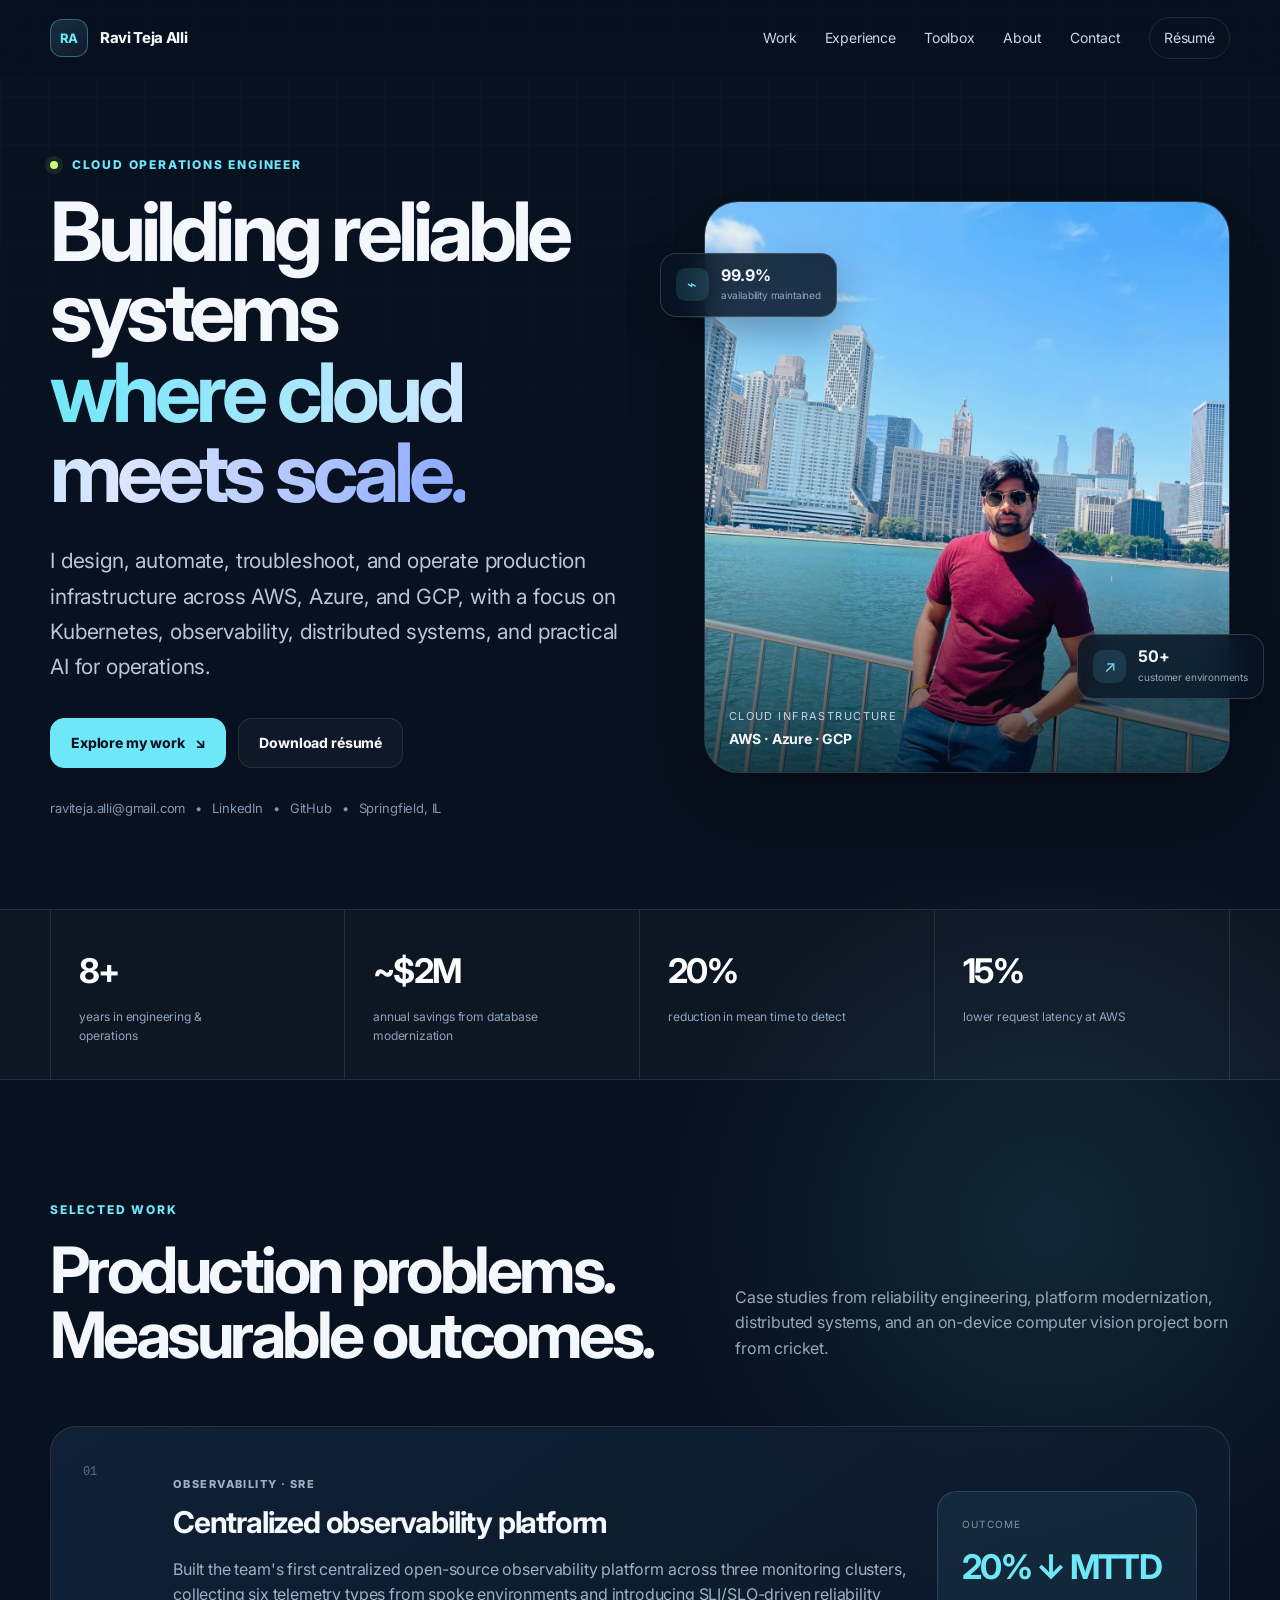
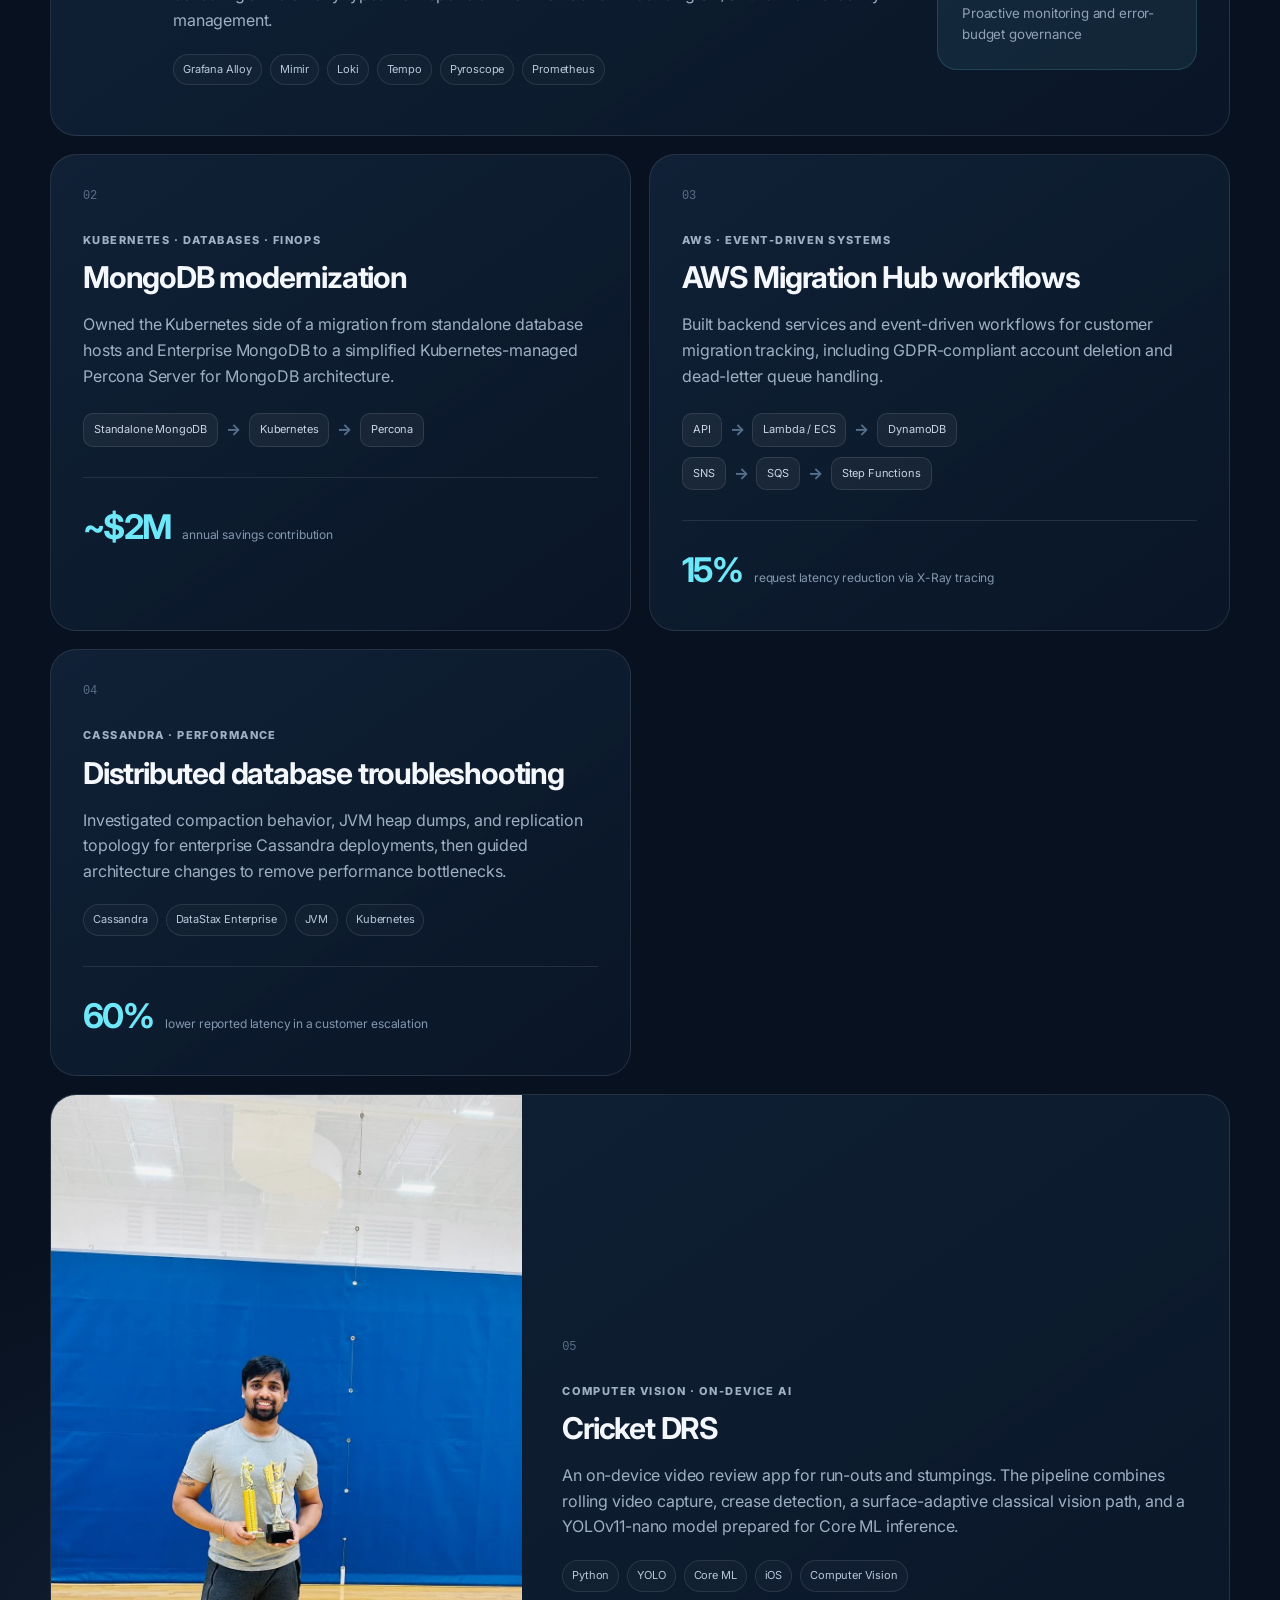
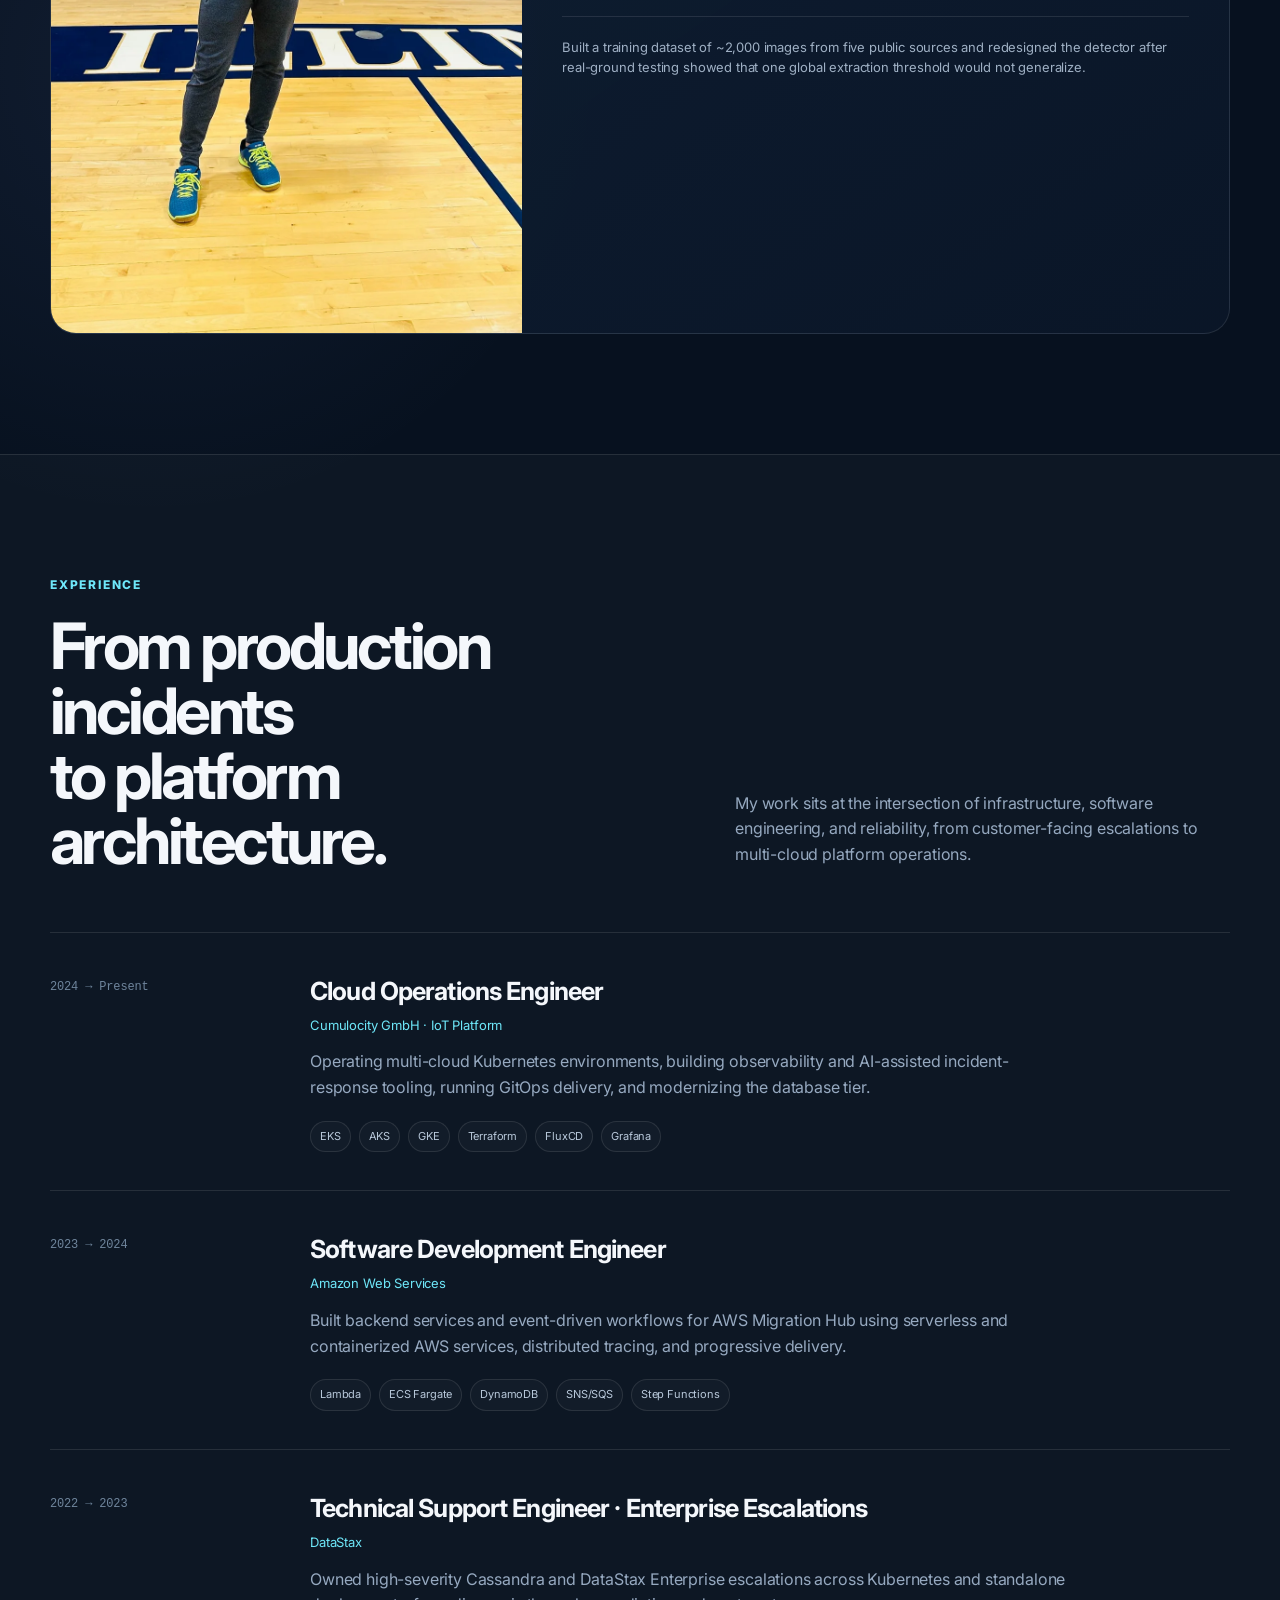
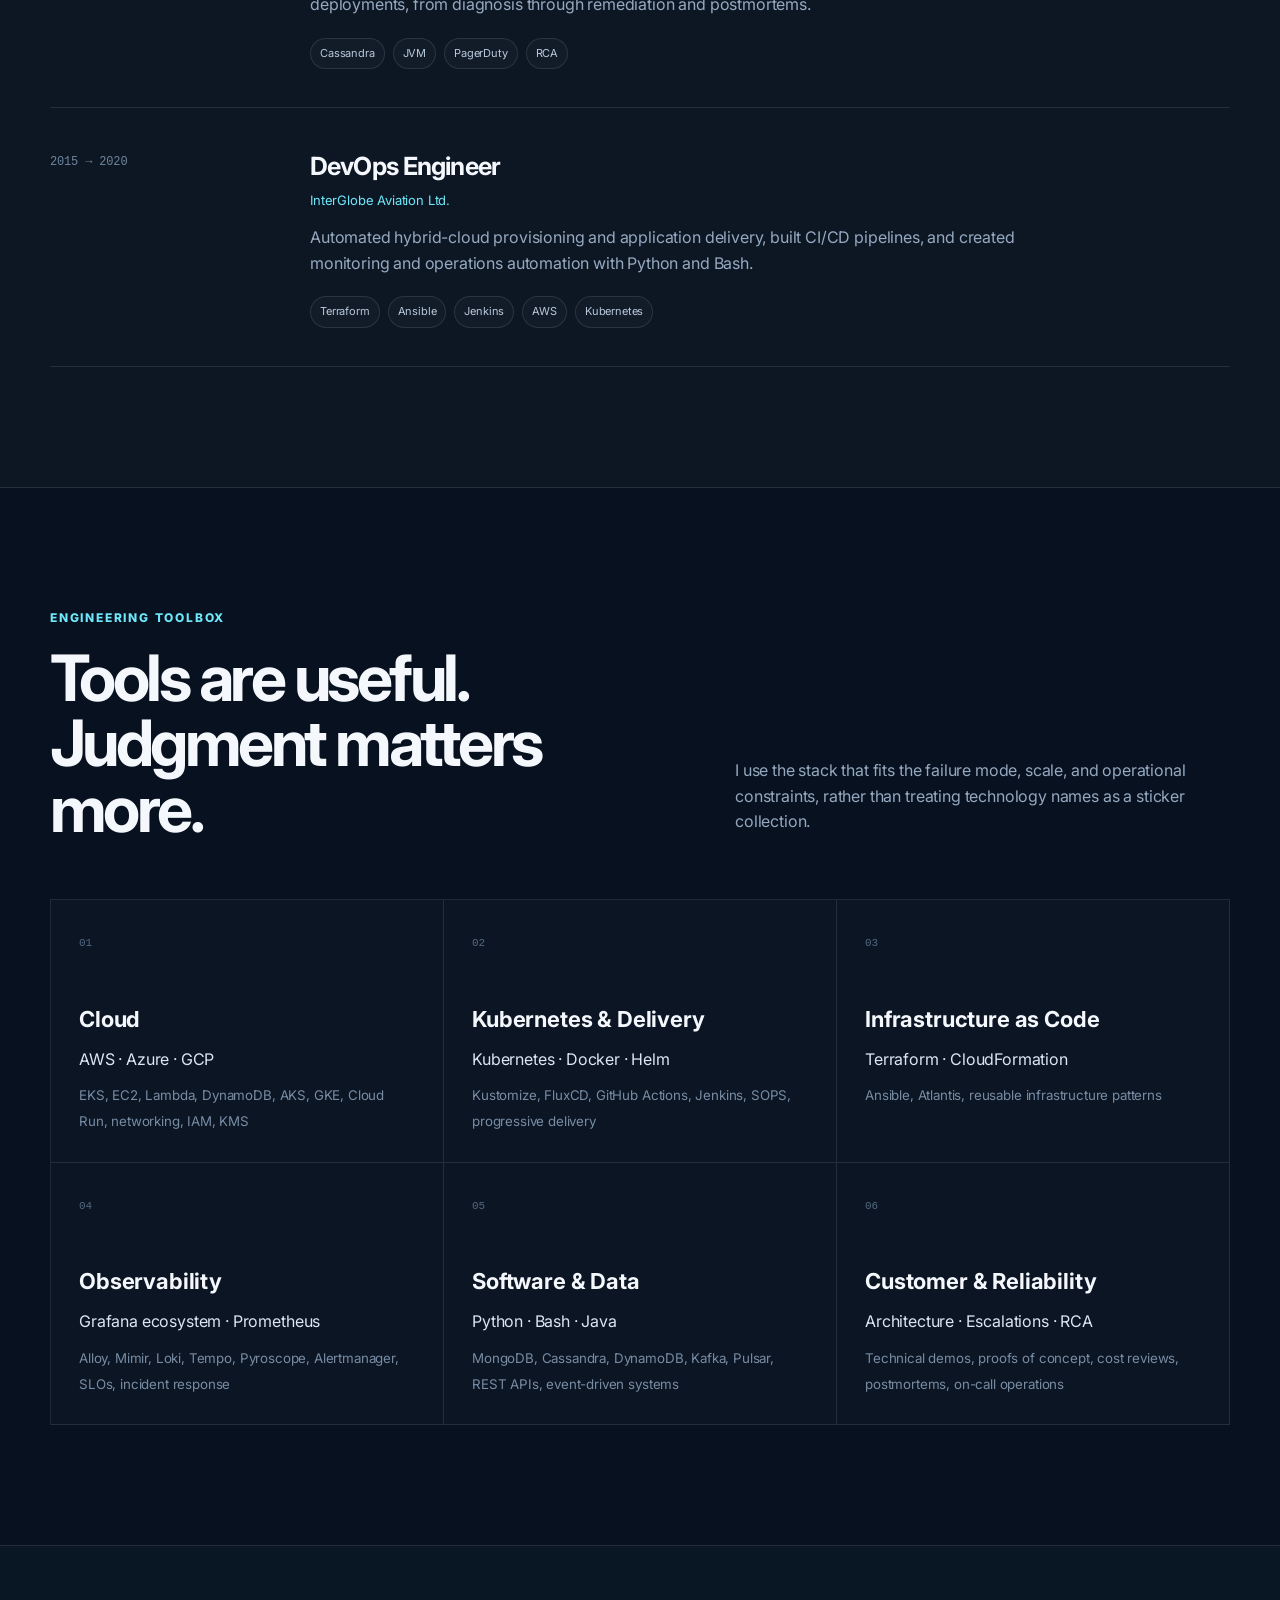
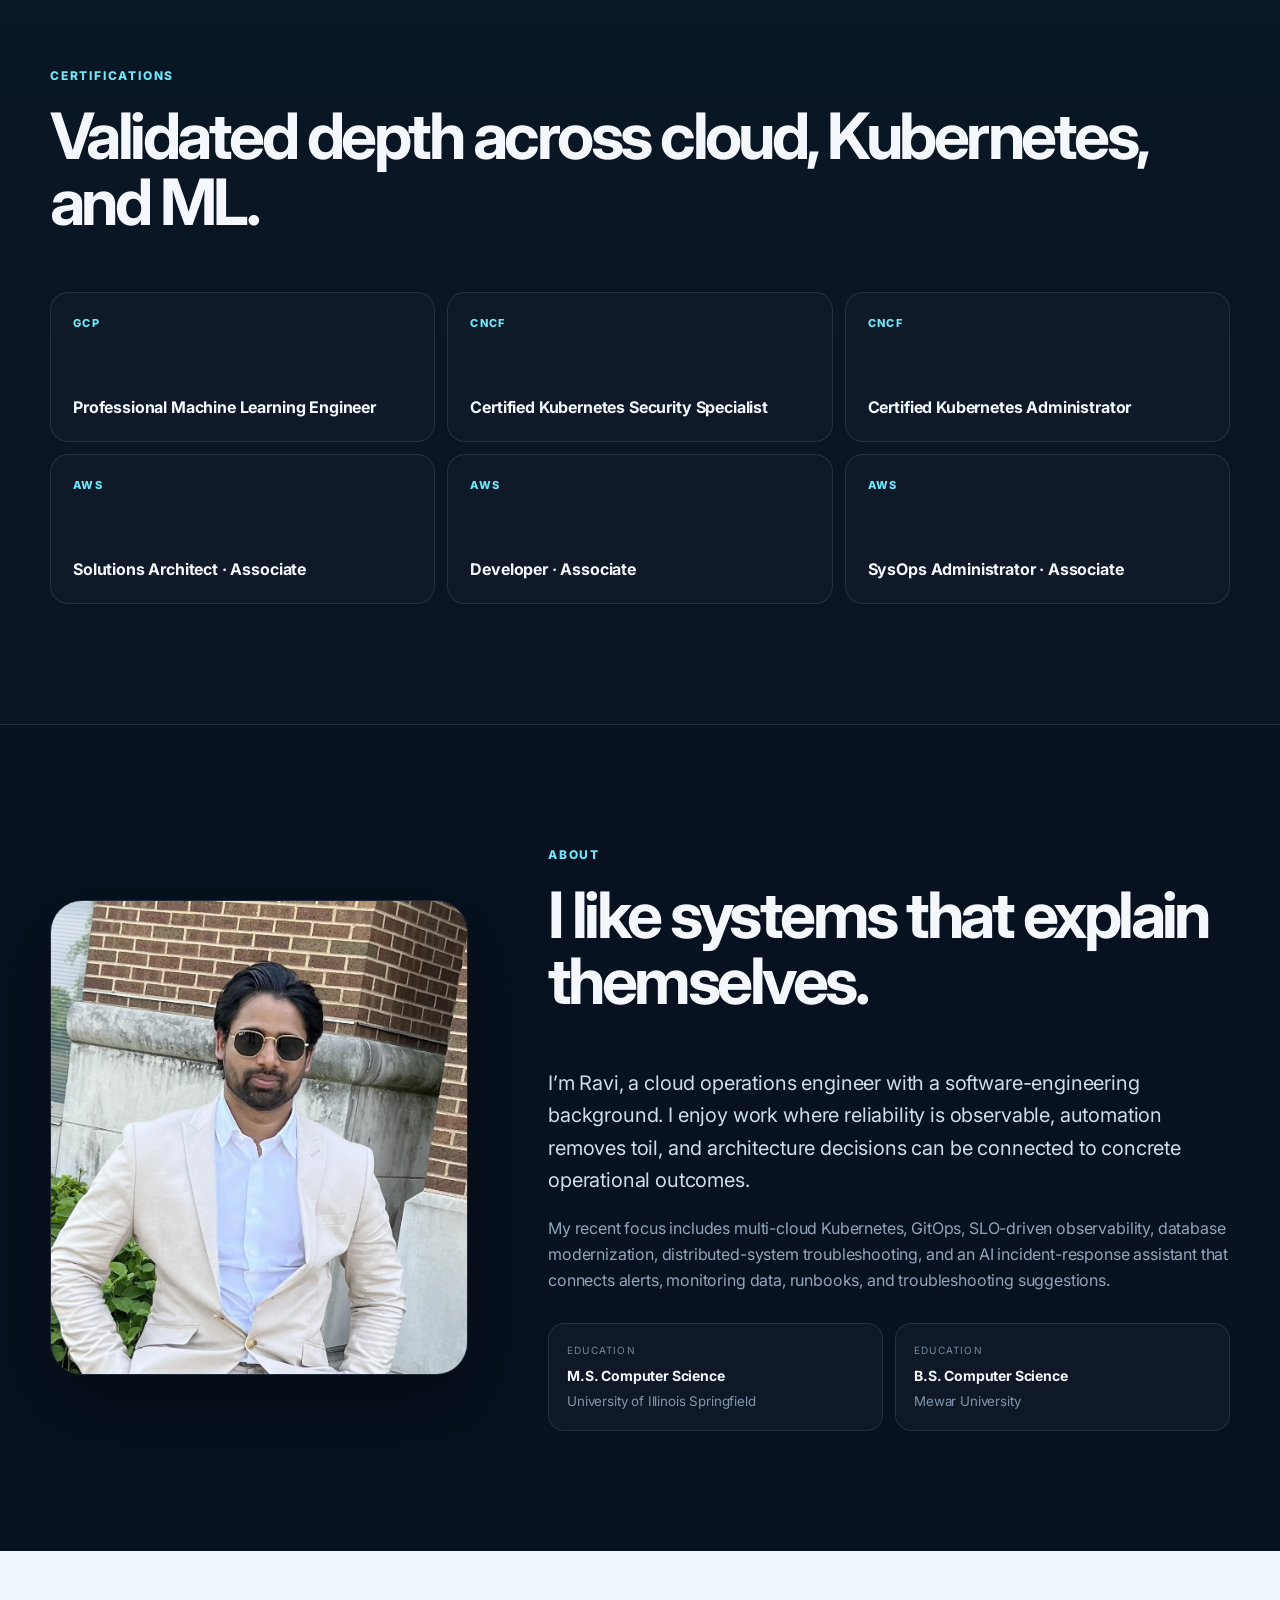
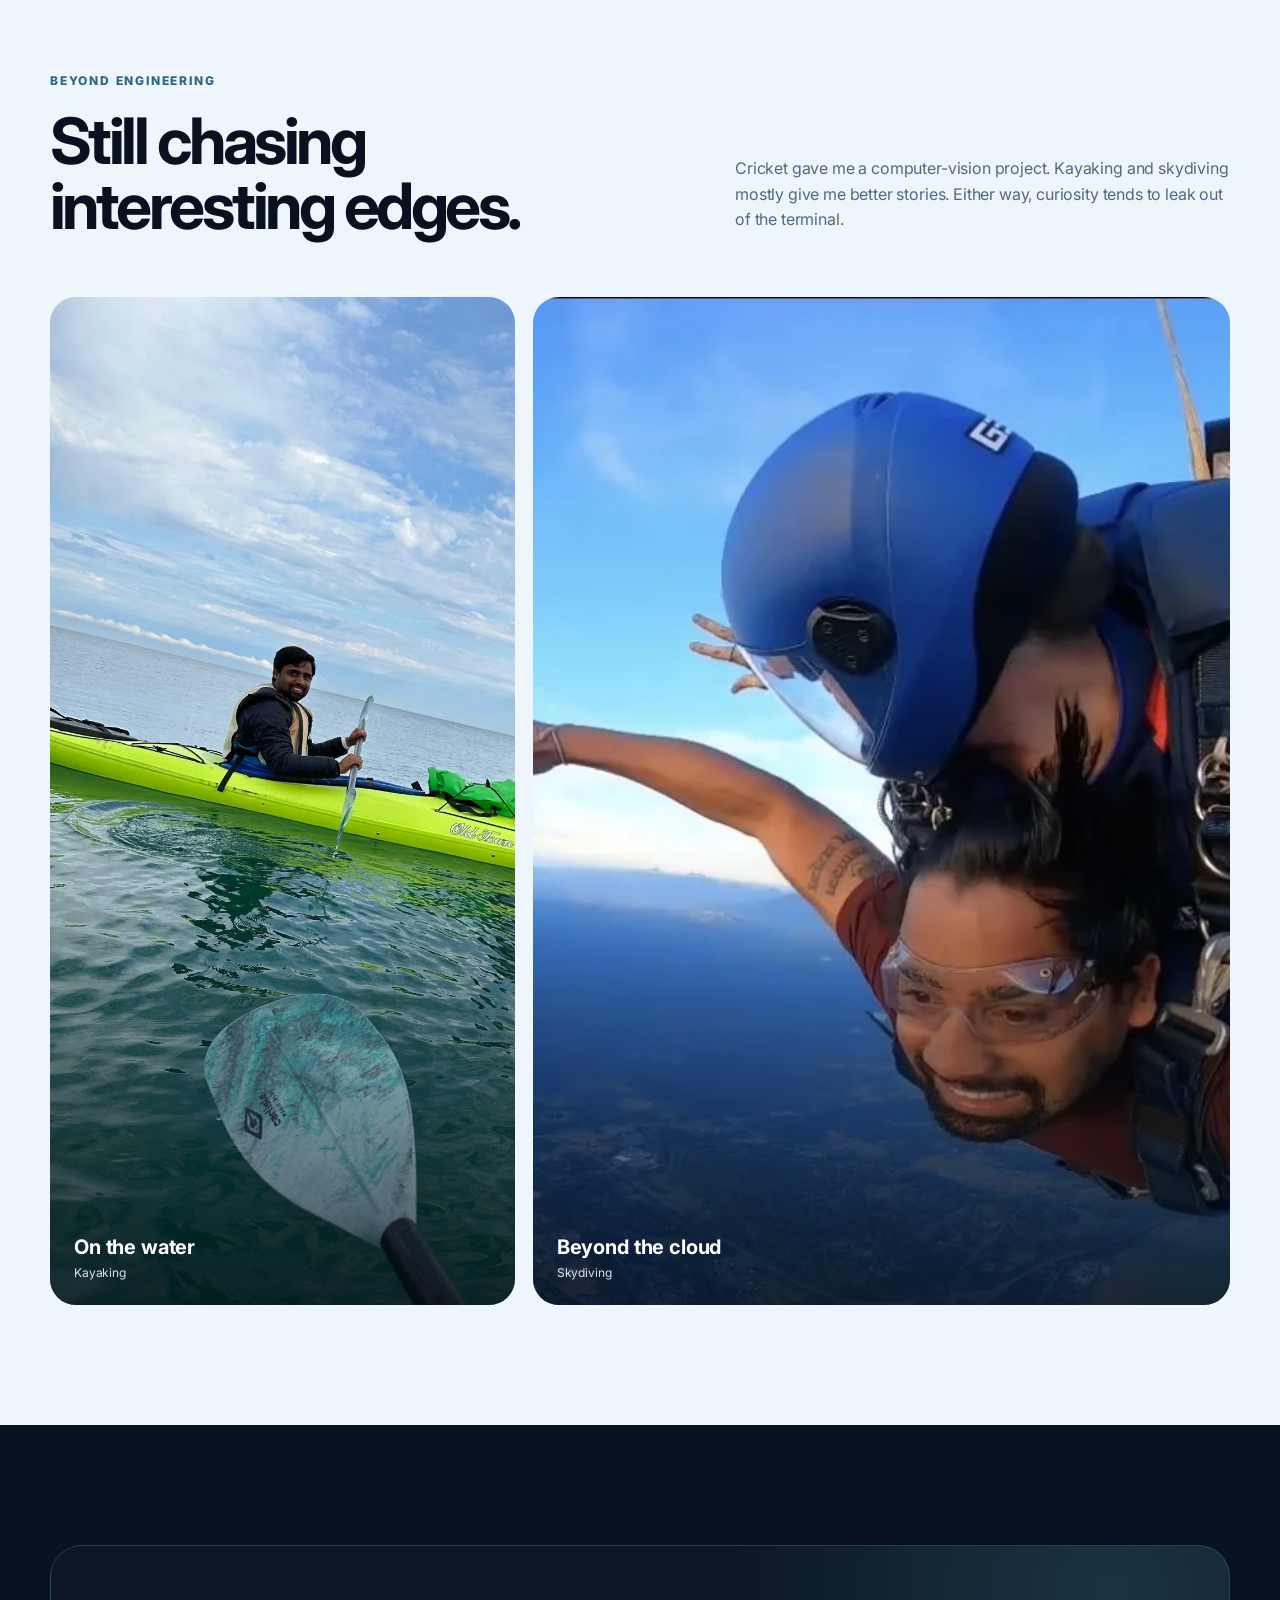
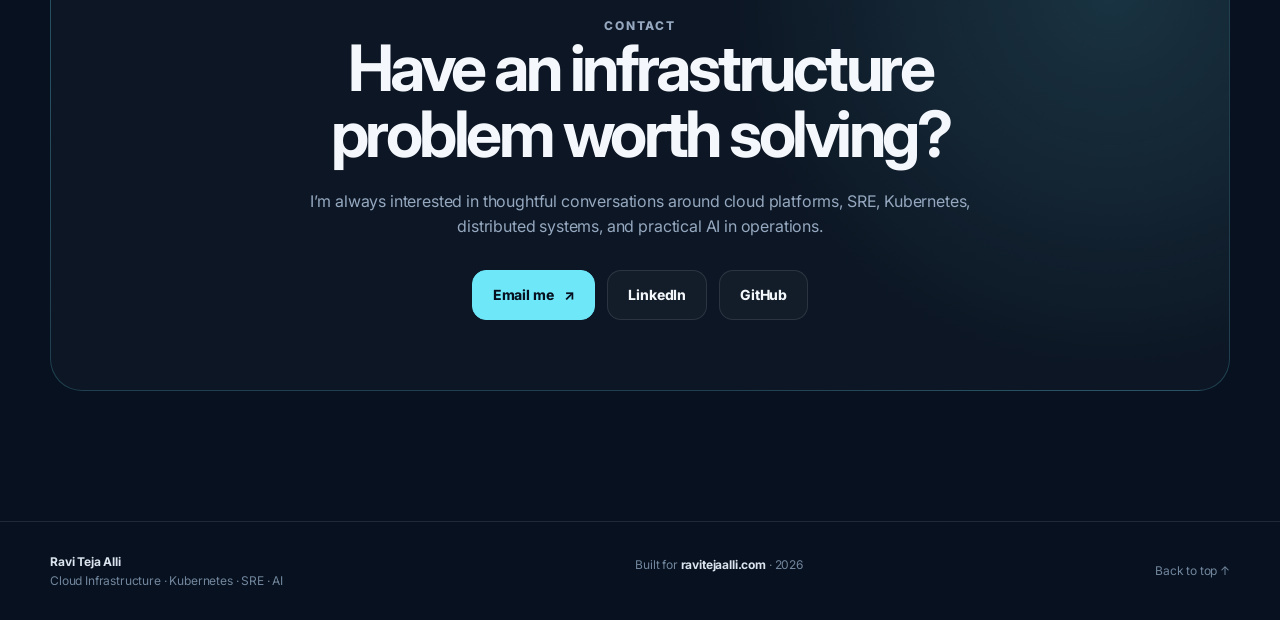
==== commit 69cc1827: "Harden SEO, accessibility, and metadata; fix résumé links Robustness & a11y: - Gate .reveal animatio" ====
--- a/index.html
+++ b/index.html
@@ -3,16 +3,60 @@
 <head>
   <meta charset="utf-8" />
   <meta name="viewport" content="width=device-width, initial-scale=1" />
+  <script>document.documentElement.classList.add('js');</script>
   <meta name="description" content="Ravi Teja Alli is a Cloud Operations Engineer focused on Kubernetes, SRE, multi-cloud infrastructure, observability, distributed systems, and AI-assisted operations." />
   <meta name="theme-color" content="#07111f" />
+  <link rel="canonical" href="https://www.ravitejaalli.com/" />
+
   <meta property="og:title" content="Ravi Teja Alli | Cloud Infrastructure · Kubernetes · SRE · AI" />
   <meta property="og:description" content="Building reliable cloud platforms and distributed systems across AWS, Azure, and GCP." />
   <meta property="og:type" content="website" />
   <meta property="og:url" content="https://www.ravitejaalli.com/" />
-  <meta property="og:image" content="assets/chicago.webp" />
+  <meta property="og:image" content="https://www.ravitejaalli.com/assets/chicago.webp" />
+  <meta property="og:image:alt" content="Ravi Teja Alli by the Chicago lakefront skyline" />
+  <meta property="og:image:width" content="1800" />
+  <meta property="og:image:height" content="1350" />
+  <meta property="og:site_name" content="Ravi Teja Alli" />
+
+  <meta name="twitter:card" content="summary_large_image" />
+  <meta name="twitter:title" content="Ravi Teja Alli | Cloud Infrastructure · Kubernetes · SRE · AI" />
+  <meta name="twitter:description" content="Building reliable cloud platforms and distributed systems across AWS, Azure, and GCP." />
+  <meta name="twitter:image" content="https://www.ravitejaalli.com/assets/chicago.webp" />
+  <meta name="twitter:image:alt" content="Ravi Teja Alli by the Chicago lakefront skyline" />
+
   <link rel="icon" href="assets/favicon.svg" type="image/svg+xml" />
+  <link rel="apple-touch-icon" href="assets/apple-touch-icon.png" />
+  <link rel="manifest" href="site.webmanifest" />
+
+  <link rel="preconnect" href="https://fonts.googleapis.com" />
+  <link rel="preconnect" href="https://fonts.gstatic.com" crossorigin />
+  <link rel="preload" as="image" href="assets/chicago.webp" fetchpriority="high" />
+  <link rel="stylesheet" href="https://fonts.googleapis.com/css2?family=Inter:wght@400;500;600;700;800&display=swap" />
   <link rel="stylesheet" href="styles.css" />
   <title>Ravi Teja Alli | Cloud Infrastructure · Kubernetes · SRE · AI</title>
+
+  <script type="application/ld+json">
+  {
+    "@context": "https://schema.org",
+    "@type": "Person",
+    "name": "Ravi Teja Alli",
+    "url": "https://www.ravitejaalli.com/",
+    "image": "https://www.ravitejaalli.com/assets/portrait.webp",
+    "jobTitle": "Cloud Operations Engineer",
+    "email": "mailto:raviteja.alli@gmail.com",
+    "worksFor": { "@type": "Organization", "name": "Cumulocity GmbH" },
+    "address": { "@type": "PostalAddress", "addressLocality": "Springfield", "addressRegion": "IL", "addressCountry": "US" },
+    "alumniOf": [
+      { "@type": "CollegeOrUniversity", "name": "University of Illinois Springfield" },
+      { "@type": "CollegeOrUniversity", "name": "Mewar University" }
+    ],
+    "knowsAbout": ["Kubernetes", "Site Reliability Engineering", "Cloud Infrastructure", "Observability", "Distributed Systems", "AWS", "Azure", "GCP", "Terraform", "GitOps"],
+    "sameAs": [
+      "https://linkedin.com/in/ravi-tejaa",
+      "https://github.com/ravialli"
+    ]
+  }
+  </script>
 </head>
 <body>
   <a class="skip-link" href="#main">Skip to content</a>
@@ -34,7 +78,7 @@
         <a href="#toolbox">Toolbox</a>
         <a href="#about">About</a>
         <a href="#contact">Contact</a>
-        <a class="nav-resume" href="assets/Ravi_Teja_Alli_Resume.docx" download>Résumé</a>
+        <a class="nav-resume" href="assets/Ravi_Resume.pdf" target="_blank" rel="noopener">Résumé</a>
       </nav>
     </div>
   </header>
@@ -47,13 +91,15 @@
         <p class="hero-lead">I design, automate, troubleshoot, and operate production infrastructure across AWS, Azure, and GCP, with a focus on Kubernetes, observability, distributed systems, and practical AI for operations.</p>
         <div class="hero-actions">
           <a class="button primary" href="#work">Explore my work <span aria-hidden="true">↘</span></a>
-          <a class="button ghost" href="assets/Ravi_Teja_Alli_Resume.docx" download>Download résumé</a>
+          <a class="button ghost" href="assets/Ravi_Resume.pdf" download>Download résumé</a>
         </div>
         <div class="hero-meta" aria-label="Professional links">
           <a href="mailto:raviteja.alli@gmail.com">raviteja.alli@gmail.com</a>
-          <span>•</span>
+          <span class="sep">•</span>
           <a href="https://linkedin.com/in/ravi-tejaa" target="_blank" rel="noopener noreferrer">LinkedIn</a>
-          <span>•</span>
+          <span class="sep">•</span>
+          <a href="https://github.com/ravialli" target="_blank" rel="noopener noreferrer">GitHub</a>
+          <span class="sep">•</span>
           <span>Springfield, IL</span>
         </div>
       </div>
@@ -242,6 +288,7 @@
         <div class="contact-actions">
           <a class="button primary" href="mailto:raviteja.alli@gmail.com">Email me <span aria-hidden="true">↗</span></a>
           <a class="button ghost" href="https://linkedin.com/in/ravi-tejaa" target="_blank" rel="noopener noreferrer">LinkedIn</a>
+          <a class="button ghost" href="https://github.com/ravialli" target="_blank" rel="noopener noreferrer">GitHub</a>
         </div>
       </div>
     </section>
--- a/styles.css
+++ b/styles.css
@@ -196,7 +196,7 @@
 .footer-inner strong { color:#dbe4ee; }
 .footer-inner a:hover { color:var(--accent); }
 
-.reveal { opacity:0; transform:translateY(22px); transition:opacity .7s ease, transform .7s ease; }
+.js .reveal { opacity:0; transform:translateY(22px); transition:opacity .7s ease, transform .7s ease; }
 .reveal.visible { opacity:1; transform:none; }
 
 @media (max-width: 1020px) {
@@ -224,7 +224,7 @@
   .nav-resume { margin-top:5px; text-align:center; }
   .hero { gap:40px; padding-block:45px 70px; }
   h1 { font-size:clamp(48px,14vw,70px); }
-  .hero-meta span:nth-of-type(1), .hero-meta span:nth-of-type(2) { display:none; }
+  .hero-meta .sep { display:none; }
   .hero-meta { flex-direction:column; align-items:flex-start; }
   .hero-photo { aspect-ratio:.88; }
   .signal-card { transform:scale(.88); }
@@ -254,5 +254,5 @@
 @media (prefers-reduced-motion: reduce) {
   html { scroll-behavior:auto; }
   *, *::before, *::after { transition:none !important; animation:none !important; }
-  .reveal { opacity:1; transform:none; }
-}
+  .js .reveal, .reveal { opacity:1; transform:none; }
+}
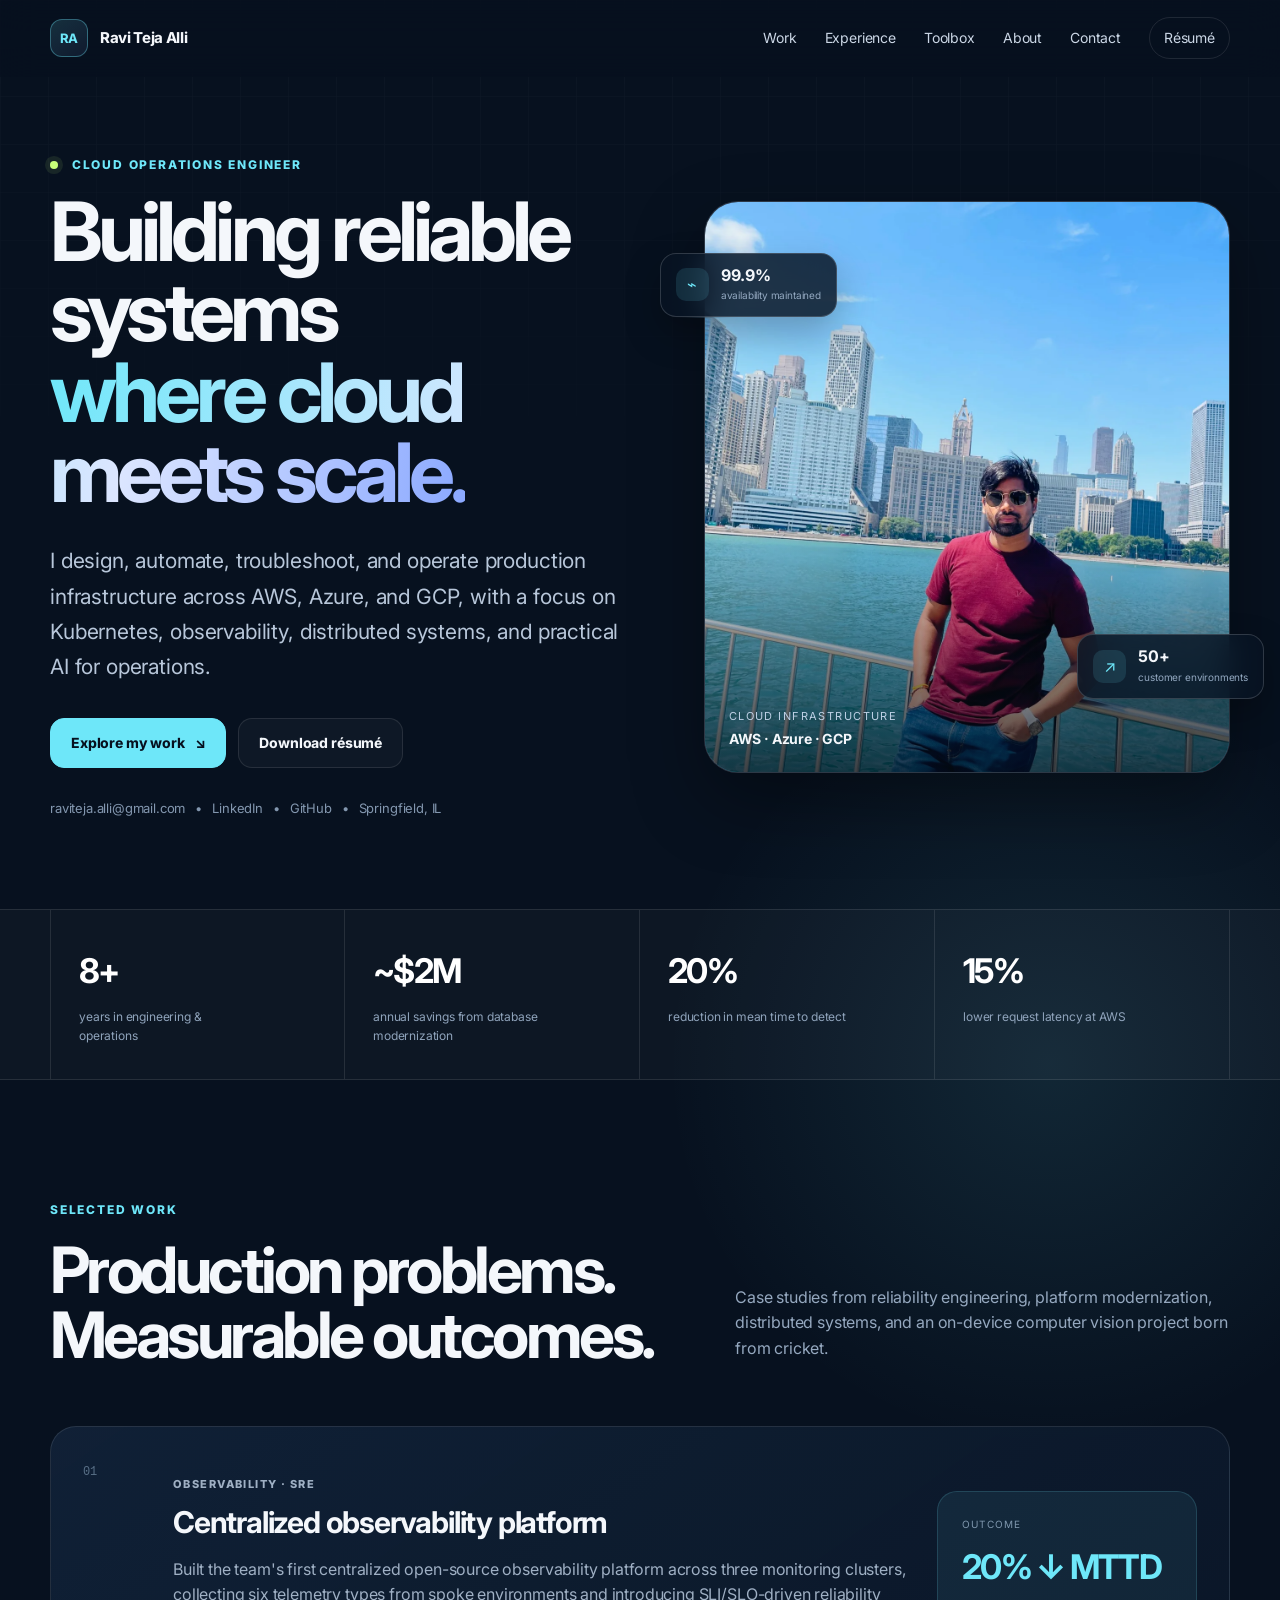
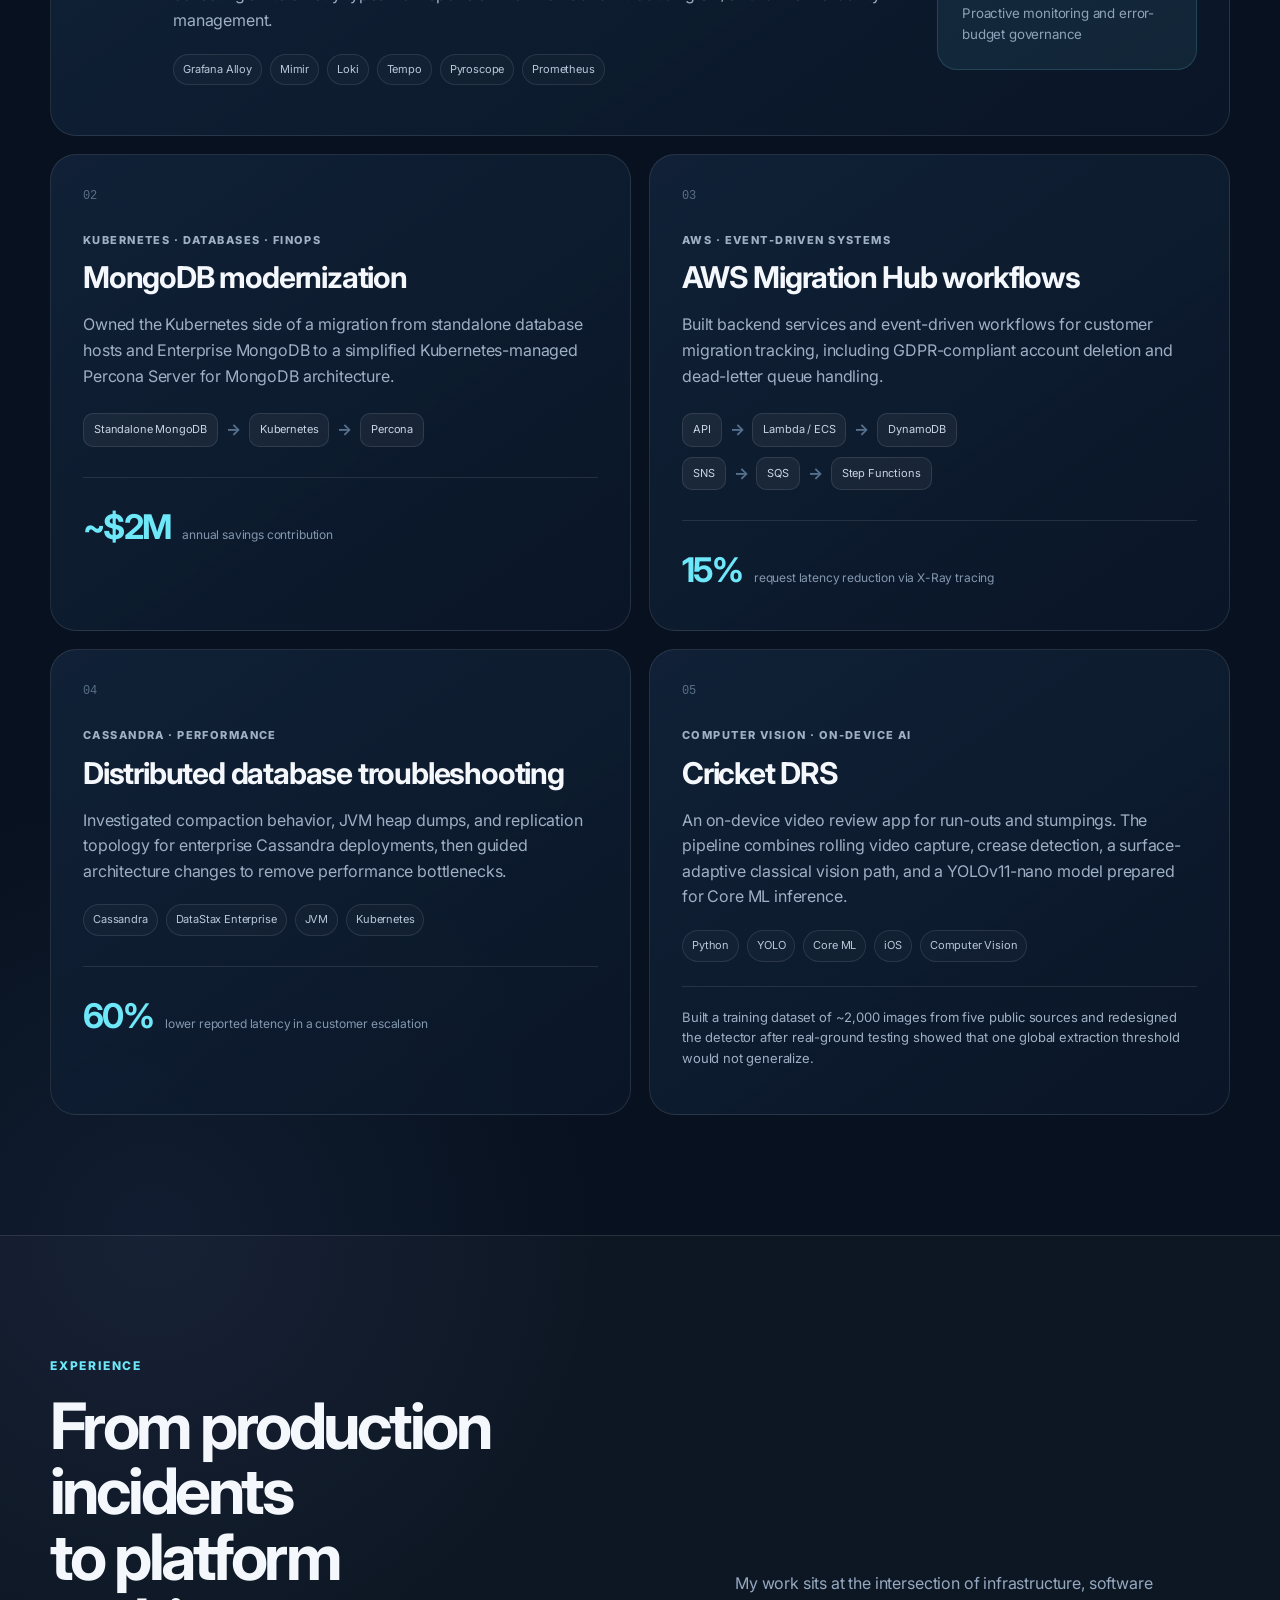
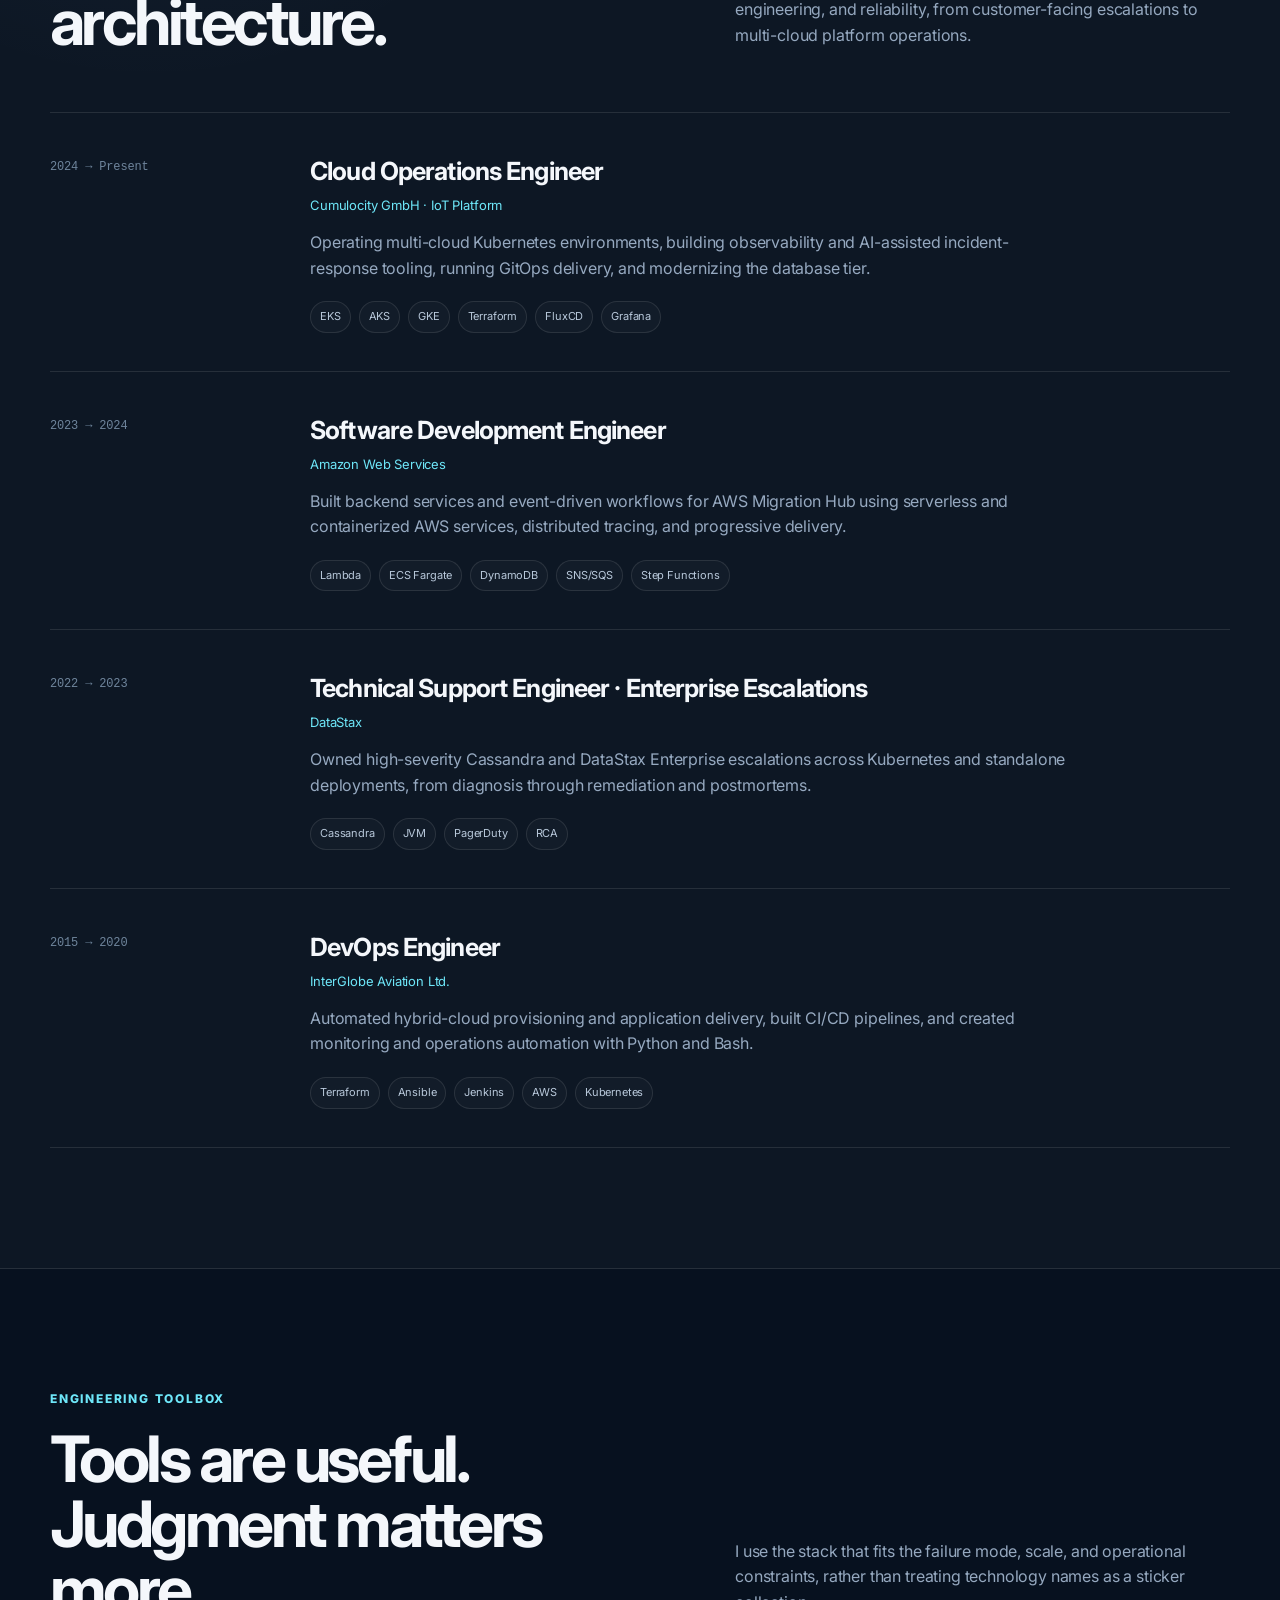
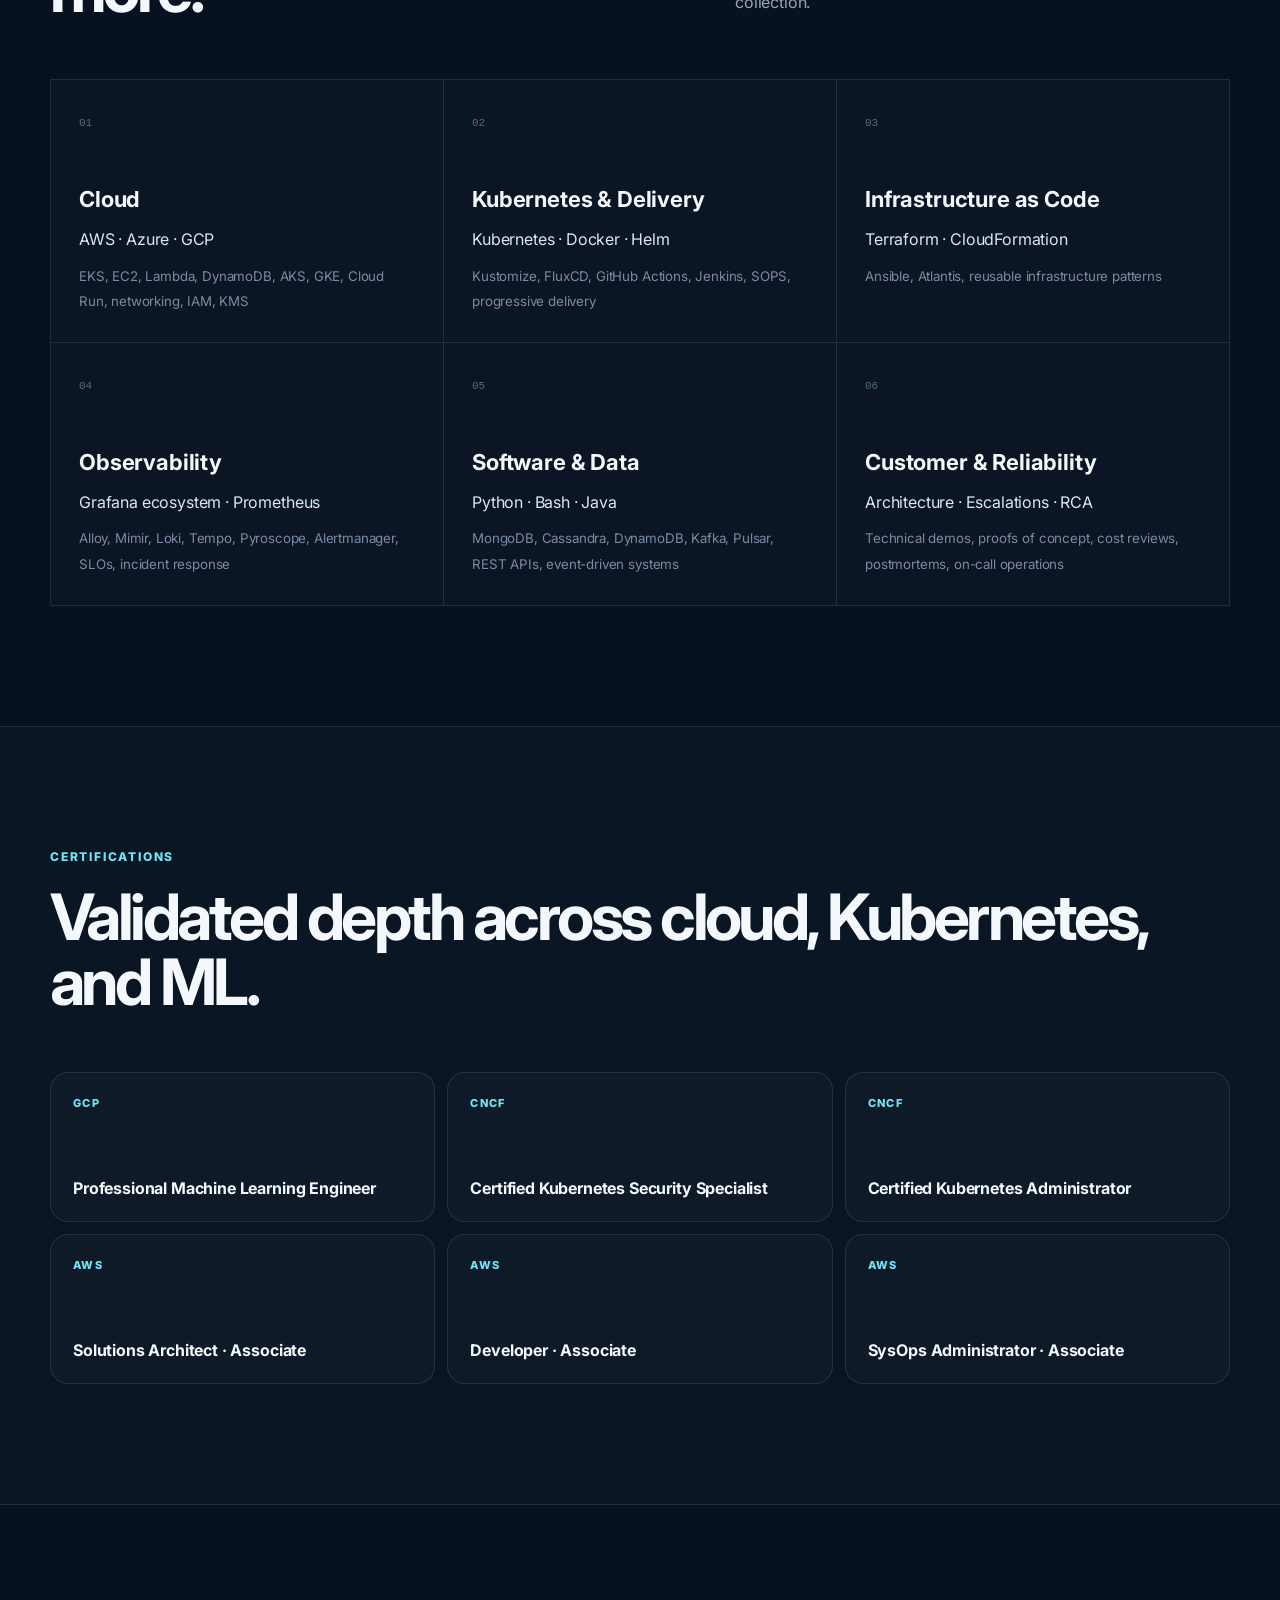
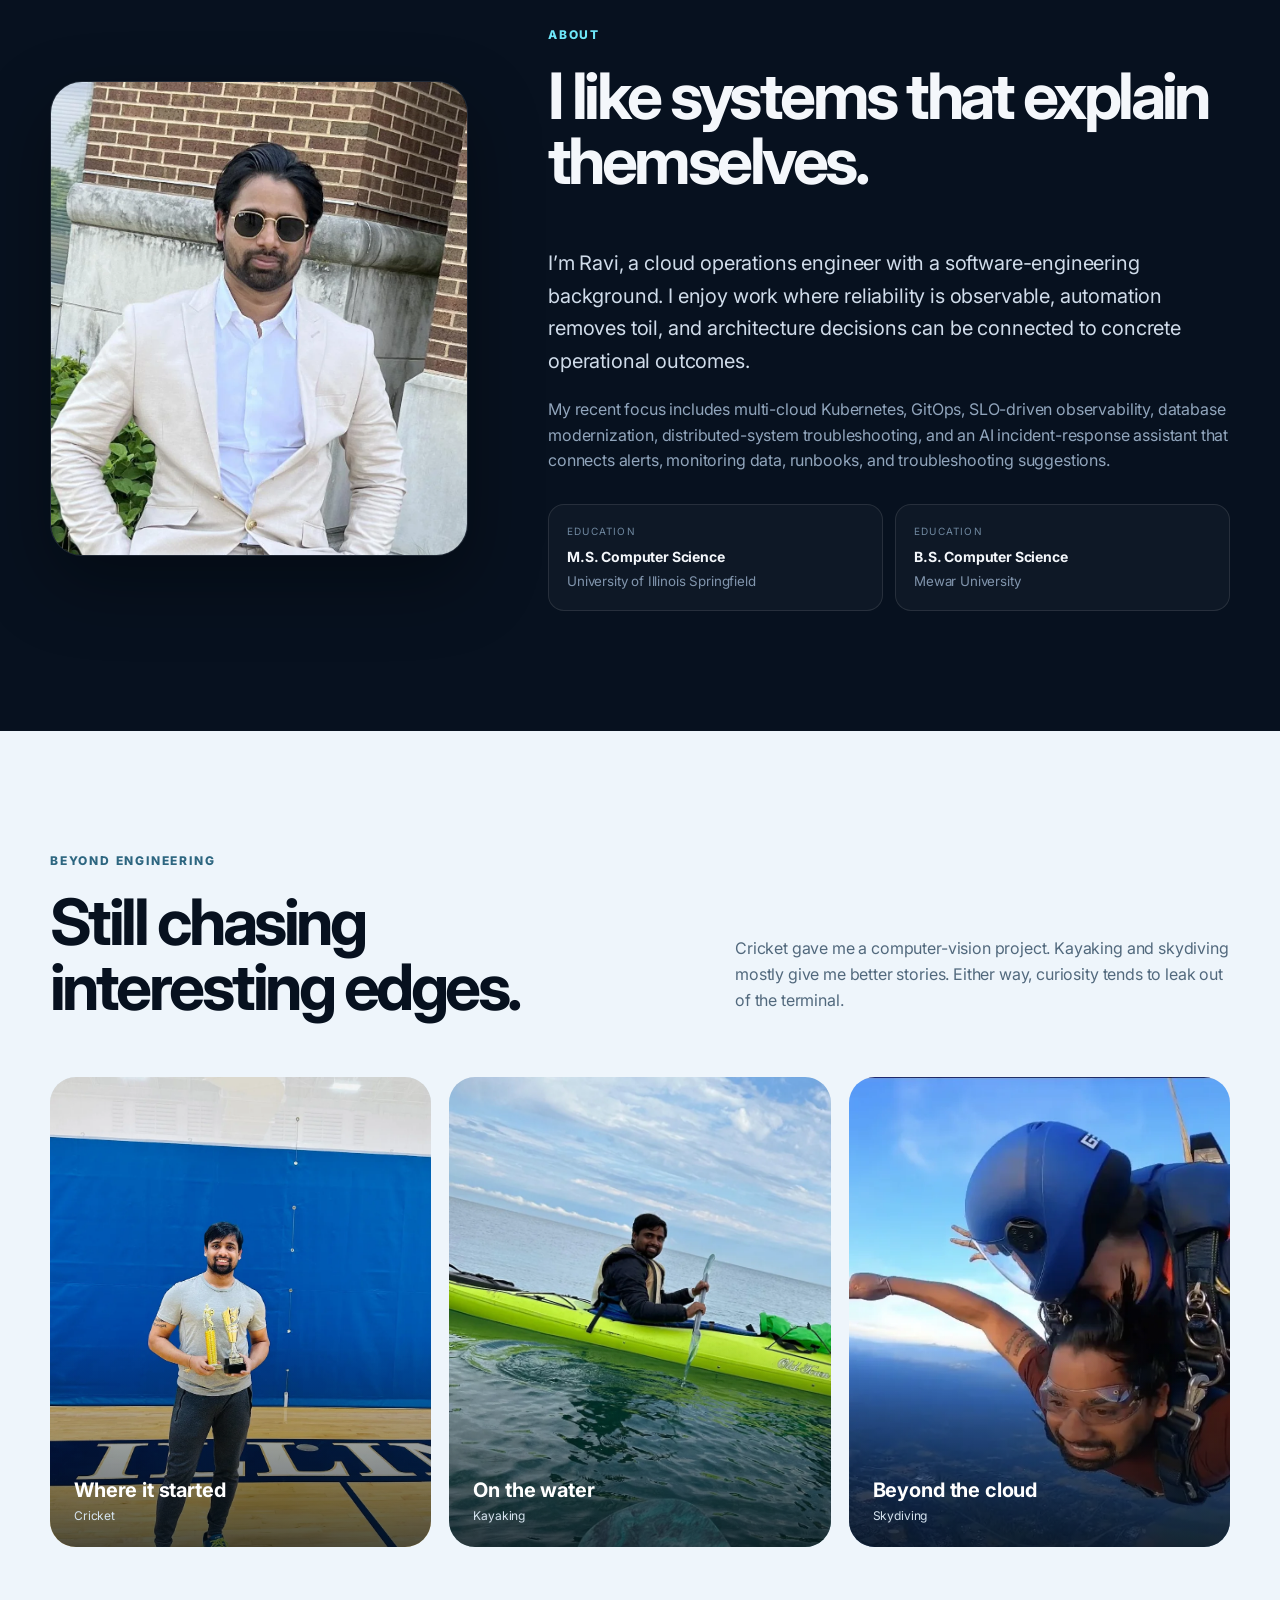
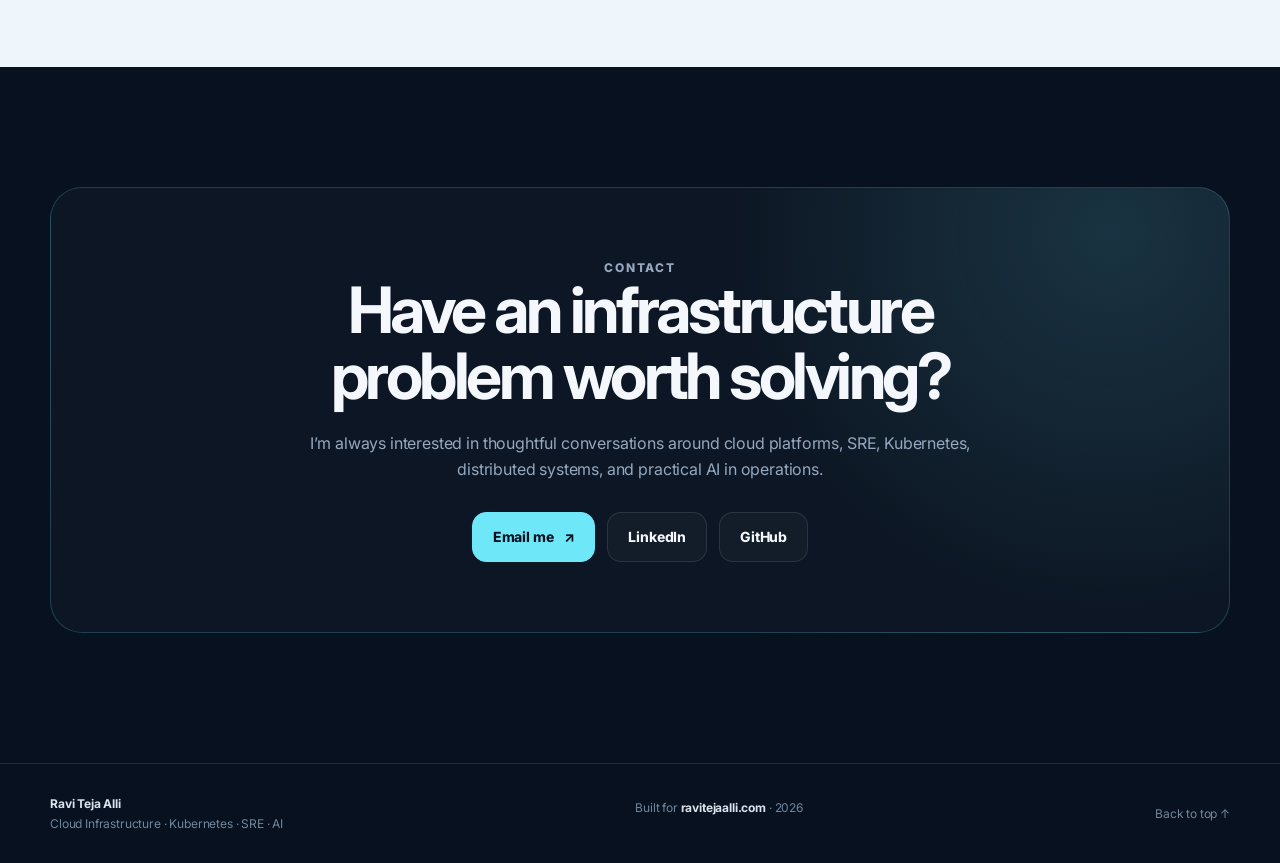
==== commit 6fddec7a: "Move Cricket DRS photo into Beyond engineering section The Cricket DRS project card no longer carrie" ====
--- a/index.html
+++ b/index.html
@@ -182,16 +182,13 @@
           <div class="project-metric"><strong>60%</strong><span>lower reported latency in a customer escalation</span></div>
         </article>
 
-        <article class="project-card cricket-card reveal">
-          <div class="cricket-photo"><img src="assets/cricket.webp" alt="Ravi Teja Alli holding sports trophies" loading="lazy" /></div>
-          <div class="cricket-content">
-            <div class="project-index">05</div>
-            <p class="project-kicker">Computer Vision · On-device AI</p>
-            <h3>Cricket DRS</h3>
-            <p>An on-device video review app for run-outs and stumpings. The pipeline combines rolling video capture, crease detection, a surface-adaptive classical vision path, and a YOLOv11-nano model prepared for Core ML inference.</p>
-            <div class="tag-row"><span>Python</span><span>YOLO</span><span>Core ML</span><span>iOS</span><span>Computer Vision</span></div>
-            <p class="project-note">Built a training dataset of ~2,000 images from five public sources and redesigned the detector after real-ground testing showed that one global extraction threshold would not generalize.</p>
-          </div>
+        <article class="project-card reveal">
+          <div class="project-index">05</div>
+          <p class="project-kicker">Computer Vision · On-device AI</p>
+          <h3>Cricket DRS</h3>
+          <p>An on-device video review app for run-outs and stumpings. The pipeline combines rolling video capture, crease detection, a surface-adaptive classical vision path, and a YOLOv11-nano model prepared for Core ML inference.</p>
+          <div class="tag-row"><span>Python</span><span>YOLO</span><span>Core ML</span><span>iOS</span><span>Computer Vision</span></div>
+          <p class="project-note">Built a training dataset of ~2,000 images from five public sources and redesigned the detector after real-ground testing showed that one global extraction threshold would not generalize.</p>
         </article>
       </div>
     </section>
@@ -274,6 +271,7 @@
           <p>Cricket gave me a computer-vision project. Kayaking and skydiving mostly give me better stories. Either way, curiosity tends to leak out of the terminal.</p>
         </div>
         <div class="beyond-grid">
+          <figure class="beyond-card reveal"><img src="assets/cricket.webp" alt="Ravi Teja Alli holding cricket trophies" loading="lazy" /><figcaption><strong>Where it started</strong><span>Cricket</span></figcaption></figure>
           <figure class="beyond-card tall reveal"><img src="assets/kayaking.webp" alt="Ravi Teja Alli kayaking on open water" loading="lazy" /><figcaption><strong>On the water</strong><span>Kayaking</span></figcaption></figure>
           <figure class="beyond-card wide reveal"><img src="assets/skydiving.webp" alt="Ravi Teja Alli tandem skydiving" loading="lazy" /><figcaption><strong>Beyond the cloud</strong><span>Skydiving</span></figcaption></figure>
         </div>
--- a/styles.css
+++ b/styles.css
@@ -131,10 +131,6 @@
 .project-metric { margin-top:30px; padding-top:22px; border-top:1px solid var(--line); display:flex; align-items:baseline; gap:12px; }
 .project-metric strong { font-size:34px; color:var(--accent); letter-spacing:-.05em; }
 .project-metric span { color:#8397ae; font-size:12px; }
-.cricket-card { grid-column:1/-1; padding:0; min-height:480px; display:grid; grid-template-columns:.8fr 1.2fr; }
-.cricket-photo { overflow:hidden; min-height:440px; }
-.cricket-photo img { width:100%; height:100%; object-fit:cover; object-position:50% 35%; }
-.cricket-content { padding:40px; align-self:center; }
 .project-note { margin-top:24px; padding-top:20px; border-top:1px solid var(--line); font-size:13px; }
 
 .timeline { border-top:1px solid var(--line); }
@@ -172,10 +168,9 @@
 .beyond-section { background:#eef5fb; color:#07111f; }
 .beyond-section .eyebrow { color:#2d6680; }
 .section-heading.light > p { color:#52697d; }
-.beyond-grid { display:grid; grid-template-columns:.8fr 1.2fr; gap:18px; }
+.beyond-grid { display:grid; grid-template-columns:repeat(3,1fr); gap:18px; }
 .beyond-card { position:relative; overflow:hidden; border-radius:26px; min-height:470px; margin:0; background:#dce9f2; }
-.beyond-card.wide { min-height:470px; }
-.beyond-card img { width:100%; height:100%; object-fit:cover; }
+.beyond-card img { position:absolute; inset:0; width:100%; height:100%; object-fit:cover; object-position:center 32%; }
 .beyond-card.tall img { object-position:center 42%; }
 .beyond-card.wide img { object-position:center; }
 .beyond-card::after { content:""; position:absolute; inset:0; background:linear-gradient(to top, rgba(4,12,20,.7), transparent 45%); }
@@ -235,10 +230,9 @@
   .impact-item:nth-child(1), .impact-item:nth-child(2) { border-bottom:1px solid var(--line); }
   .section-heading h2 { font-size:46px; }
   .project-grid { grid-template-columns:1fr; }
-  .project-wide, .cricket-card { grid-column:auto; grid-template-columns:1fr; }
+  .project-wide { grid-column:auto; grid-template-columns:1fr; }
   .project-wide .project-index { margin-bottom:0; }
   .project-result { grid-column:auto; }
-  .cricket-photo { min-height:360px; }
   .timeline-item { grid-template-columns:1fr; gap:14px; }
   .tool-grid { grid-template-columns:1fr; }
   .cert-grid { grid-template-columns:1fr; }
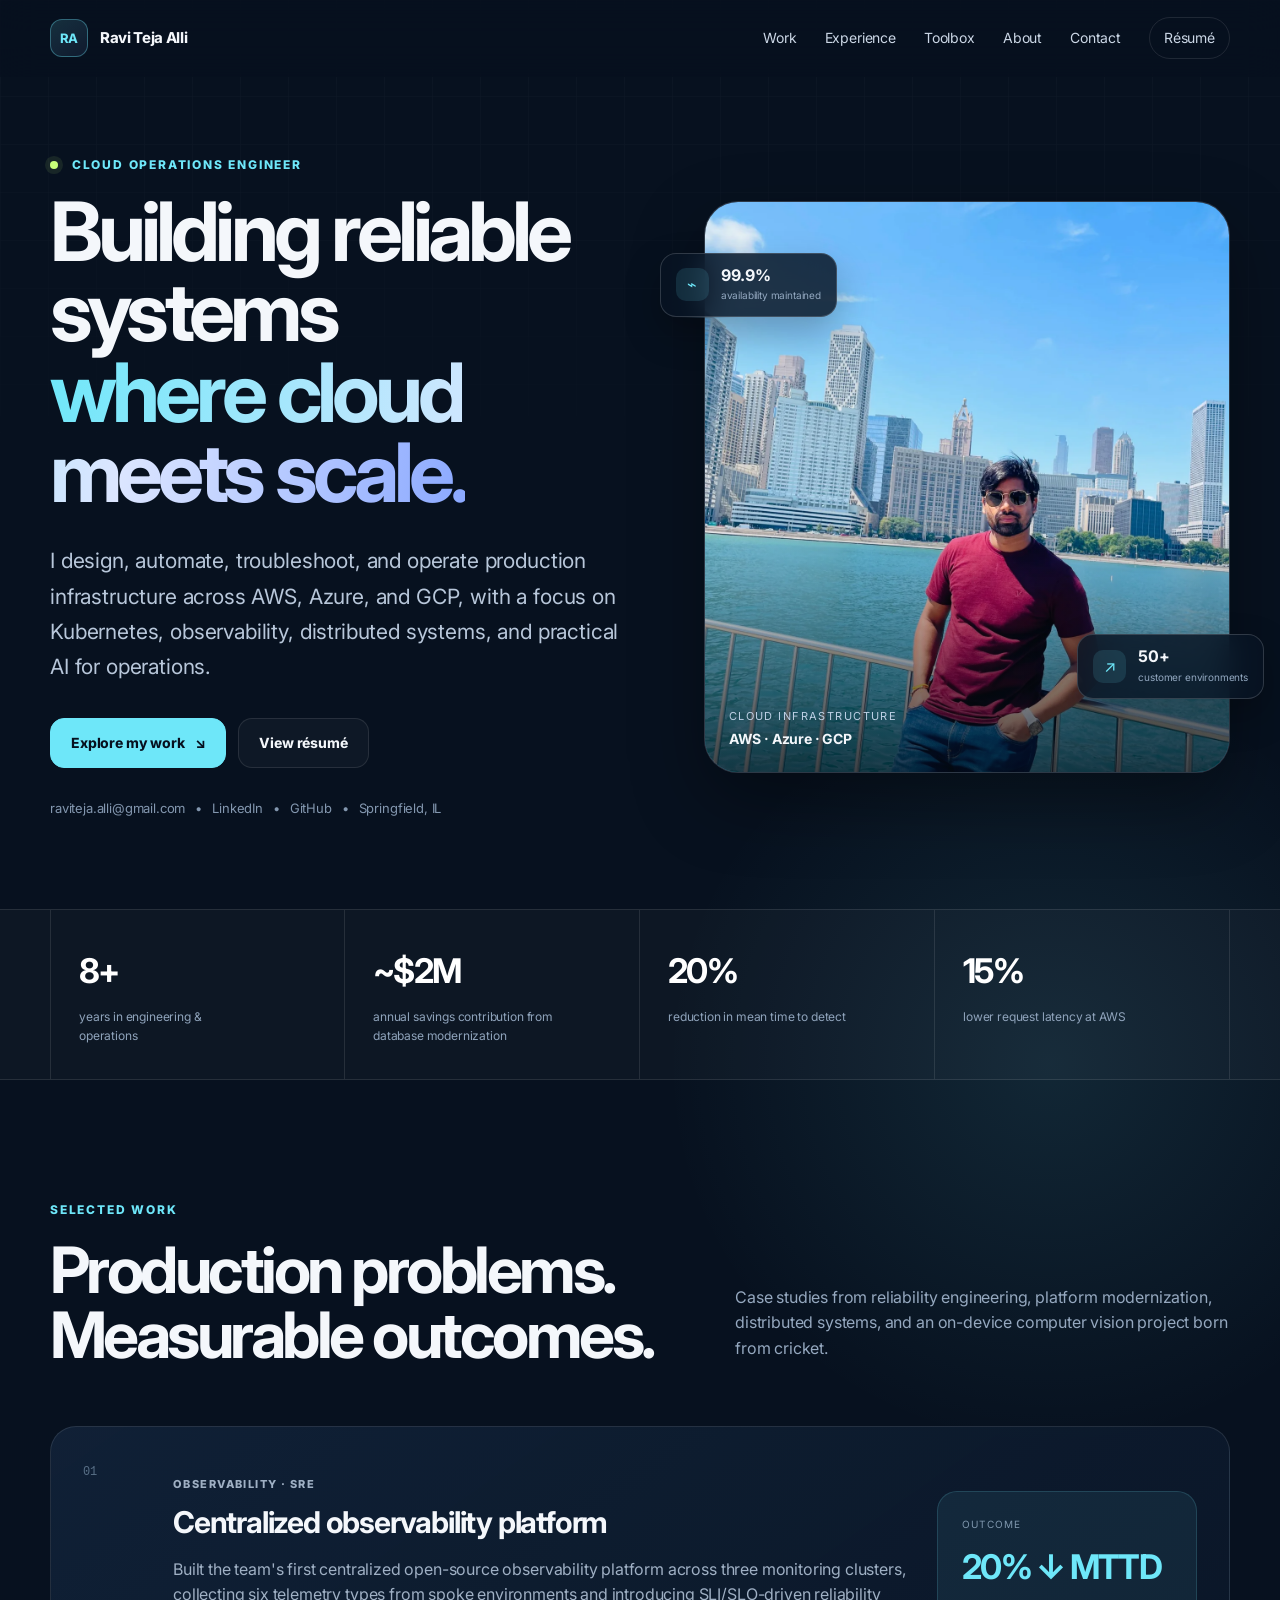
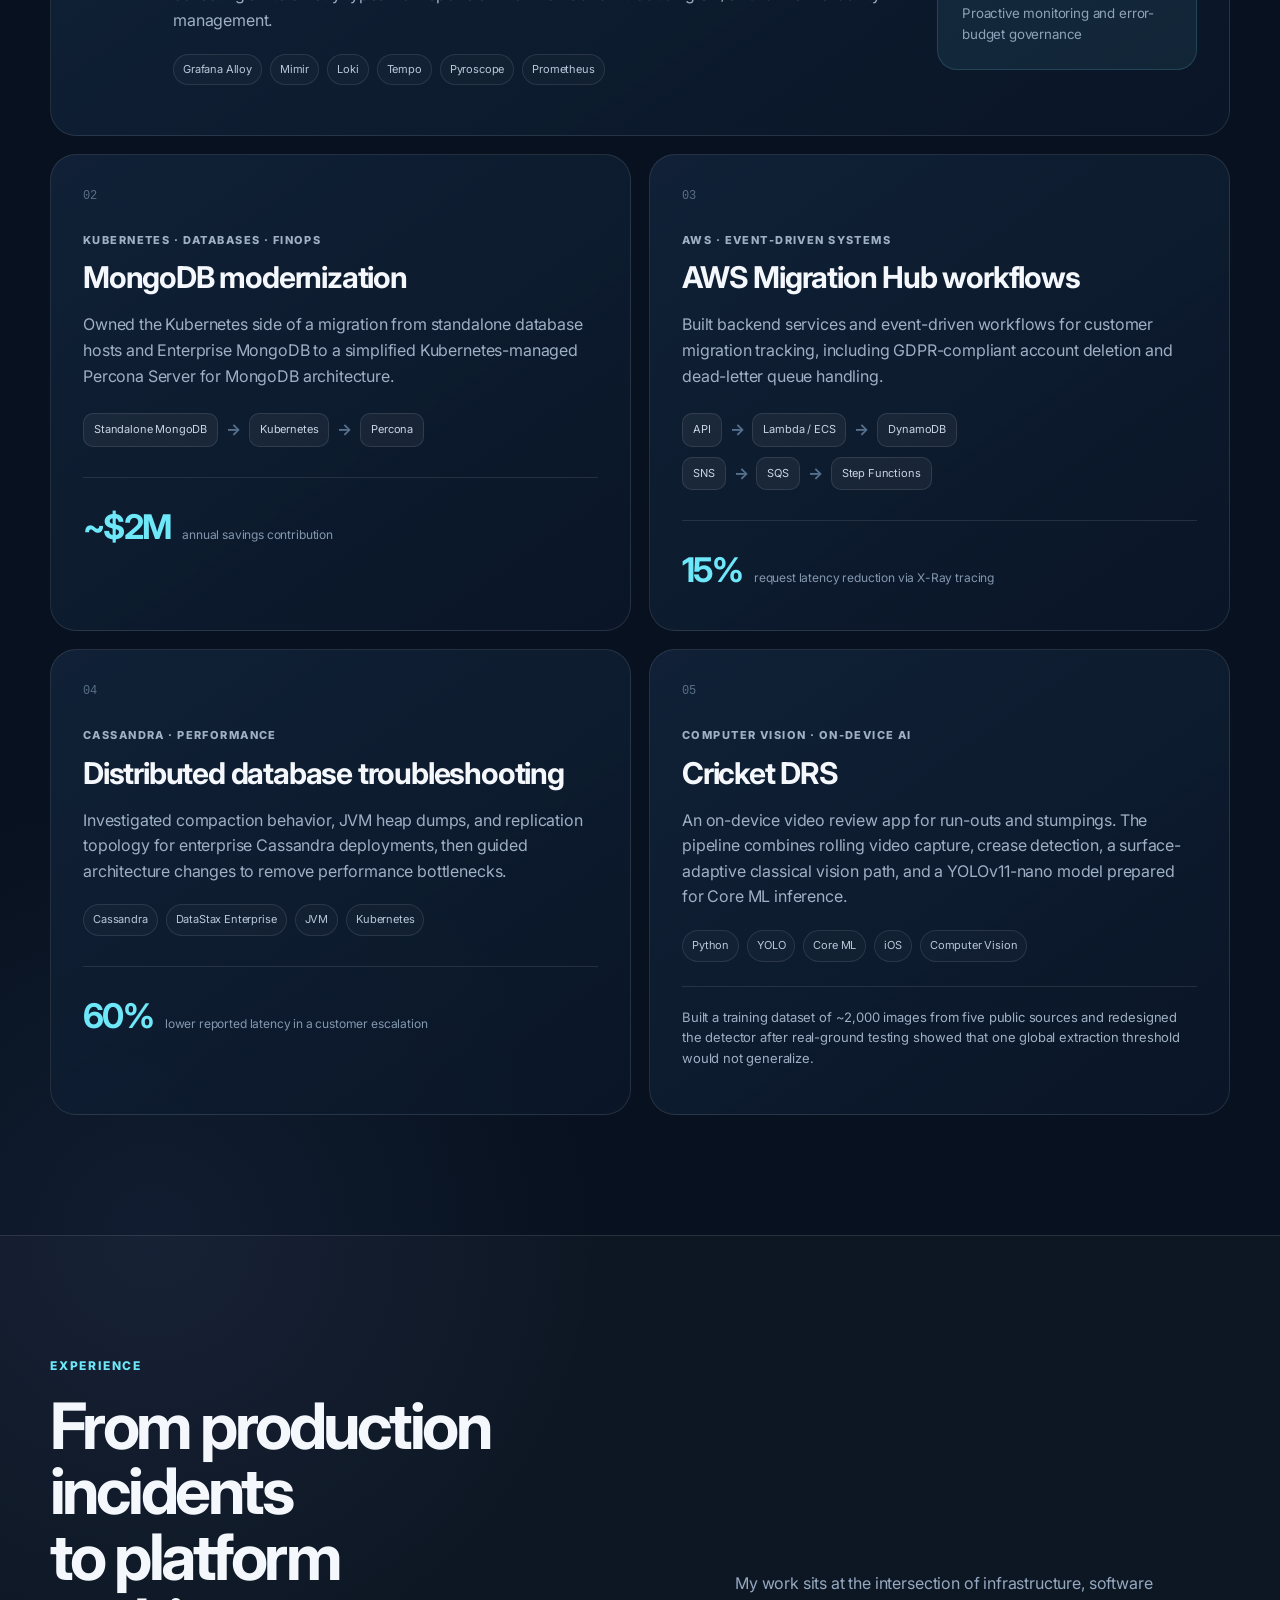
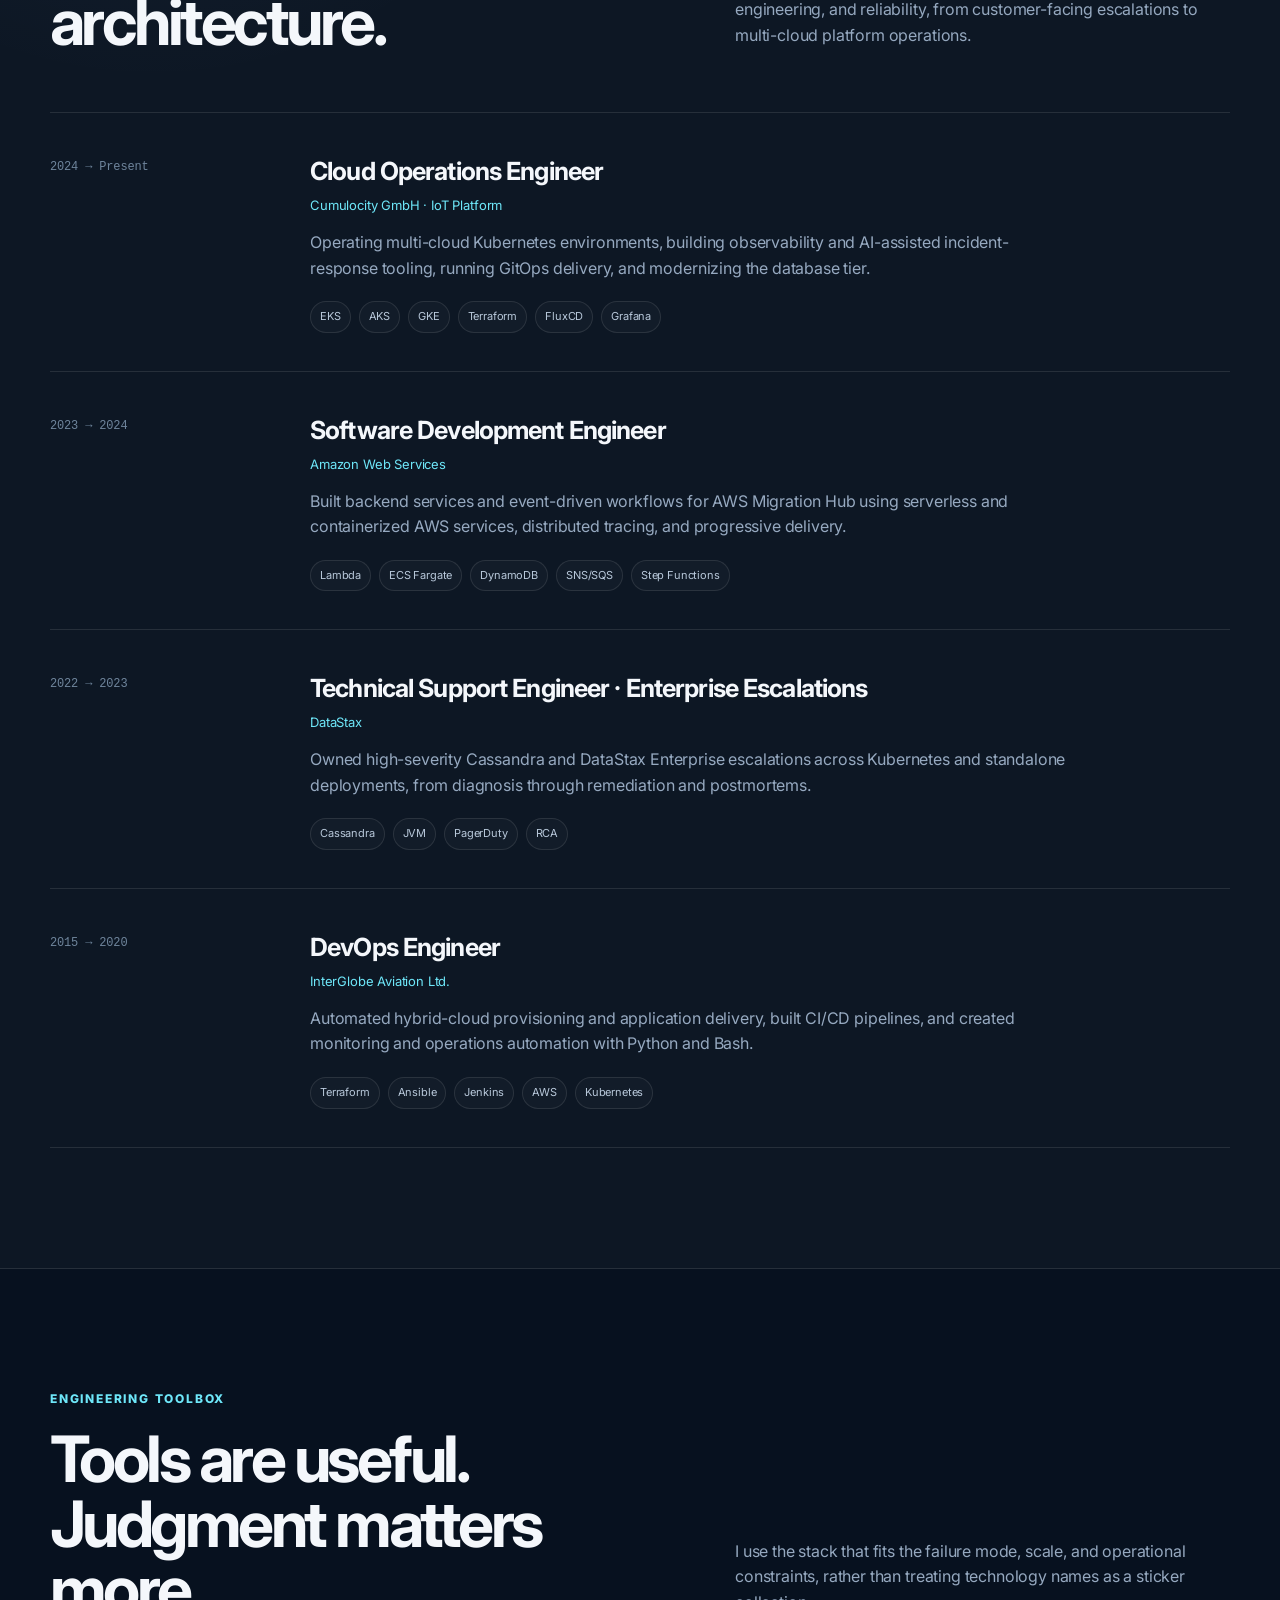
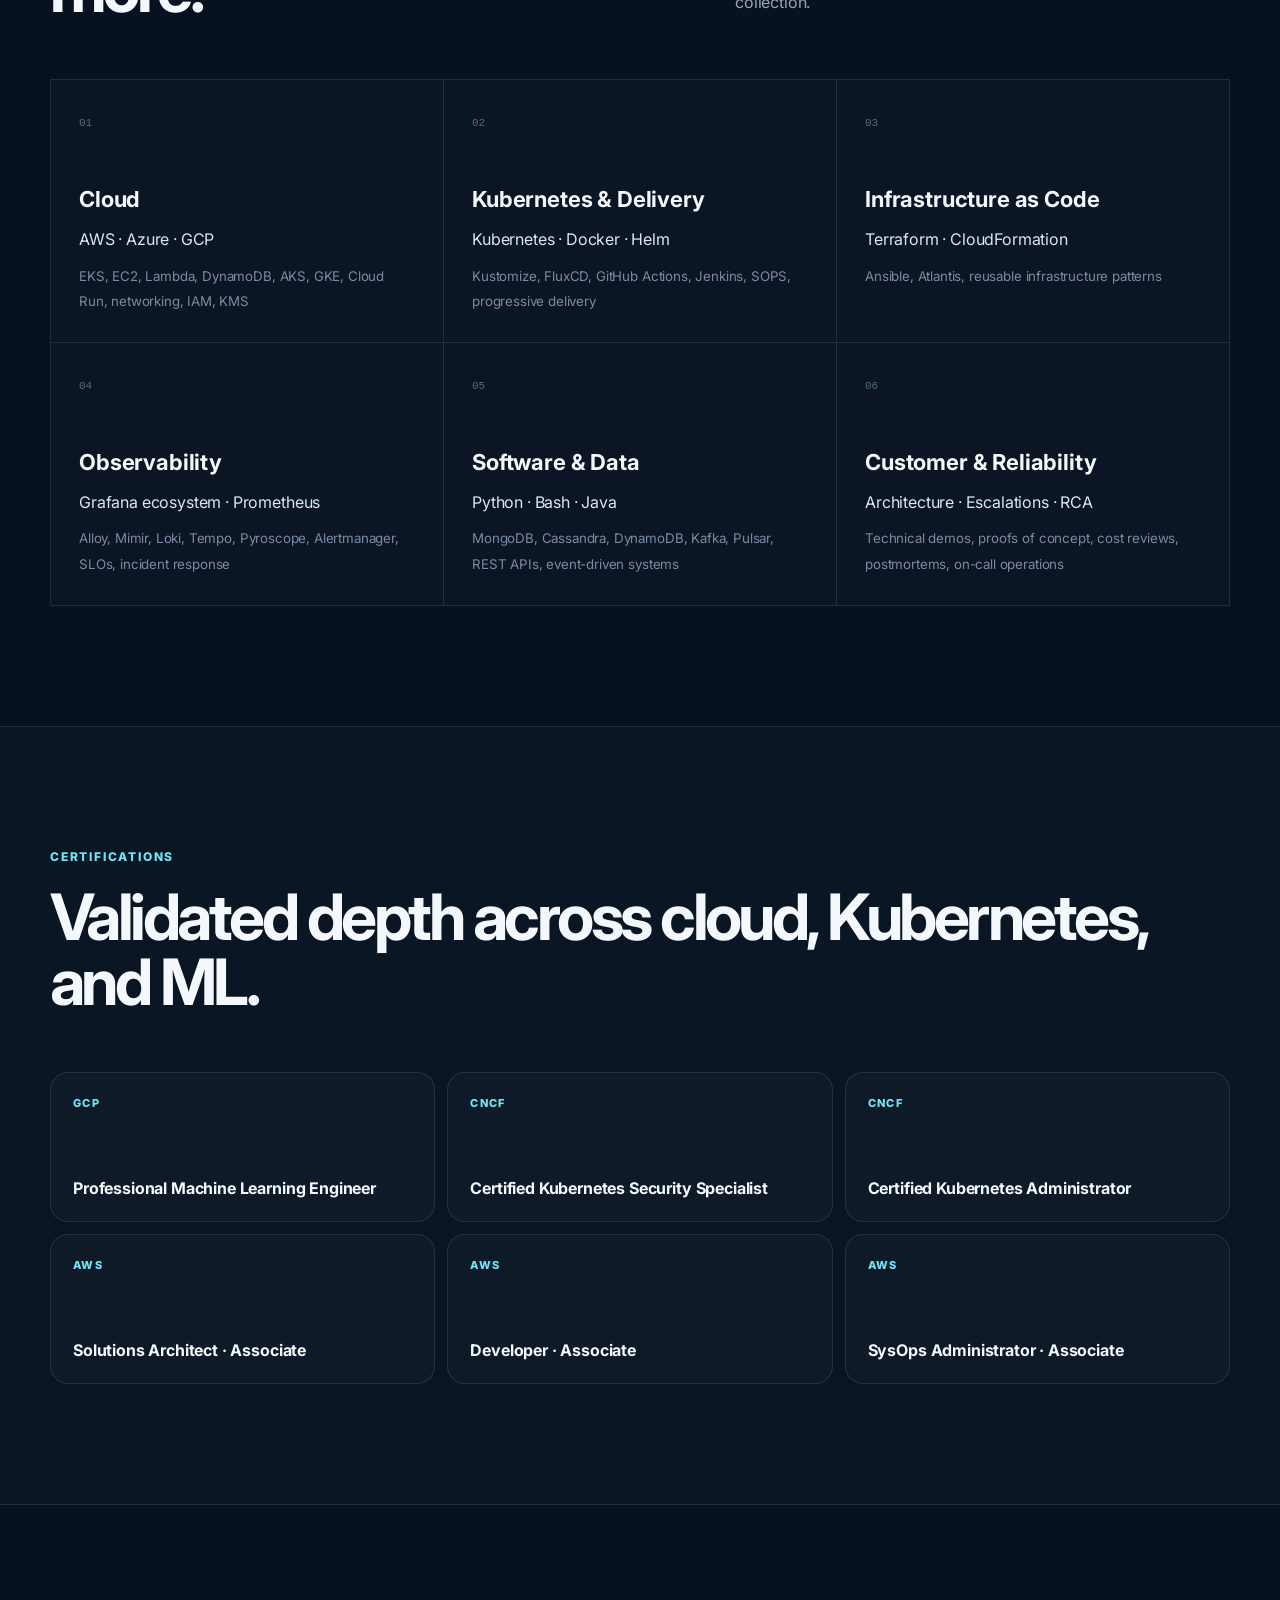
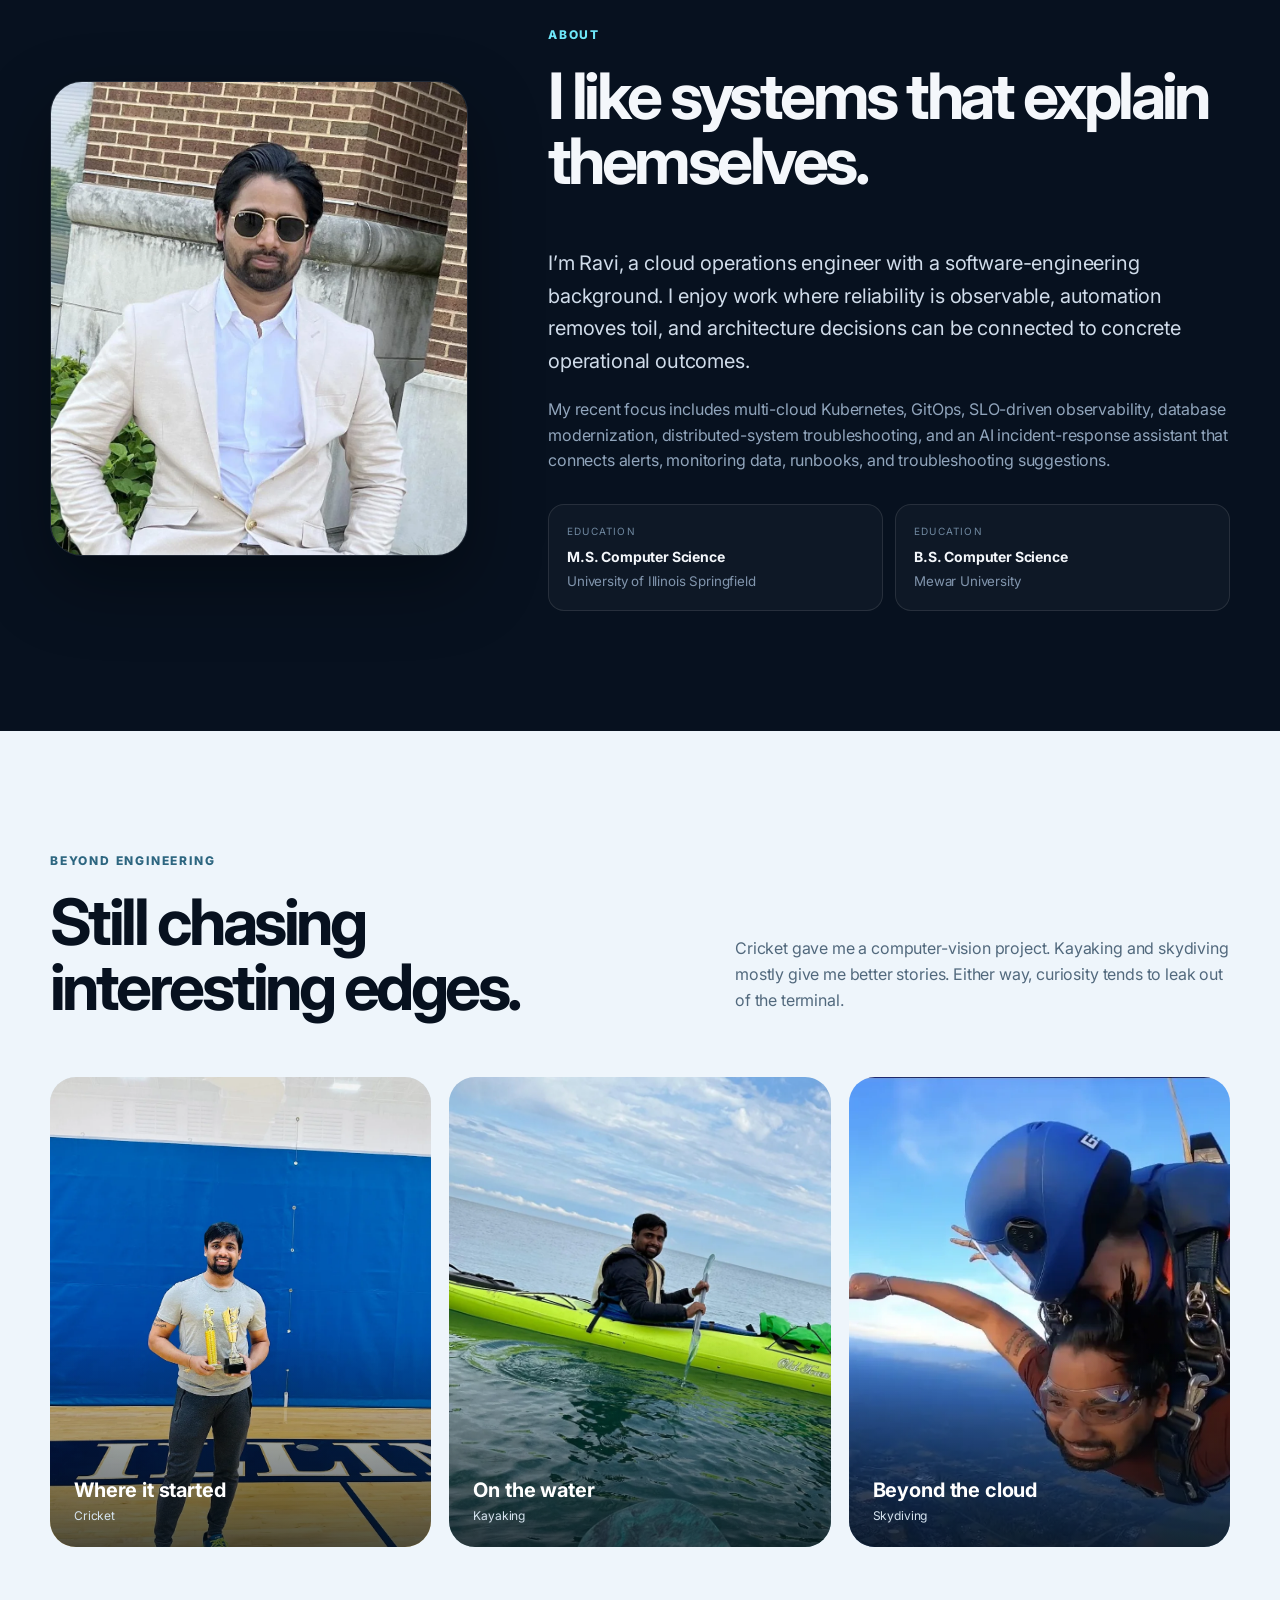
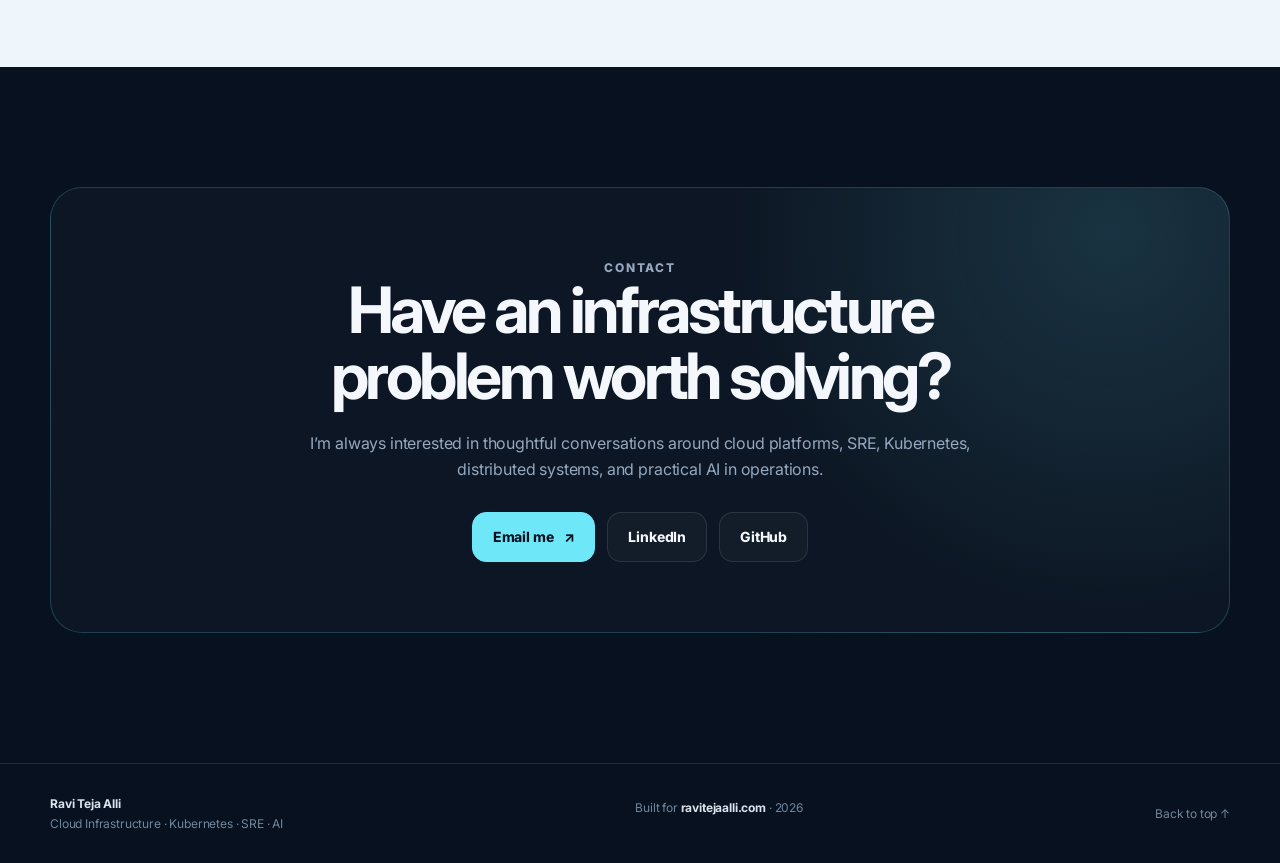
==== commit bd86ee63: "changes to resume format" ====
--- a/index.html
+++ b/index.html
@@ -78,7 +78,7 @@
         <a href="#toolbox">Toolbox</a>
         <a href="#about">About</a>
         <a href="#contact">Contact</a>
-        <a class="nav-resume" href="assets/Ravi_Resume.pdf" target="_blank" rel="noopener">Résumé</a>
+        <a class="nav-resume" href="assets/Ravi_Resume.pdf" target="_blank" rel="noopener noreferrer">Résumé</a>
       </nav>
     </div>
   </header>
@@ -91,7 +91,7 @@
         <p class="hero-lead">I design, automate, troubleshoot, and operate production infrastructure across AWS, Azure, and GCP, with a focus on Kubernetes, observability, distributed systems, and practical AI for operations.</p>
         <div class="hero-actions">
           <a class="button primary" href="#work">Explore my work <span aria-hidden="true">↘</span></a>
-          <a class="button ghost" href="assets/Ravi_Resume.pdf" download>Download résumé</a>
+          <a class="button ghost" href="assets/Ravi_Resume.pdf" target="_blank" rel="noopener noreferrer"> View résumé</a>
         </div>
         <div class="hero-meta" aria-label="Professional links">
           <a href="mailto:raviteja.alli@gmail.com">raviteja.alli@gmail.com</a>
@@ -127,7 +127,7 @@
     <section class="impact-band" aria-label="Selected impact metrics">
       <div class="section-shell impact-grid">
         <article class="impact-item reveal"><strong>8+</strong><span>years in engineering & operations</span></article>
-        <article class="impact-item reveal"><strong>~$2M</strong><span>annual savings from database modernization</span></article>
+        <article class="impact-item reveal"><strong>~$2M</strong><span>annual savings contribution from database modernization</span></article>
         <article class="impact-item reveal"><strong>20%</strong><span>reduction in mean time to detect</span></article>
         <article class="impact-item reveal"><strong>15%</strong><span>lower request latency at AWS</span></article>
       </div>
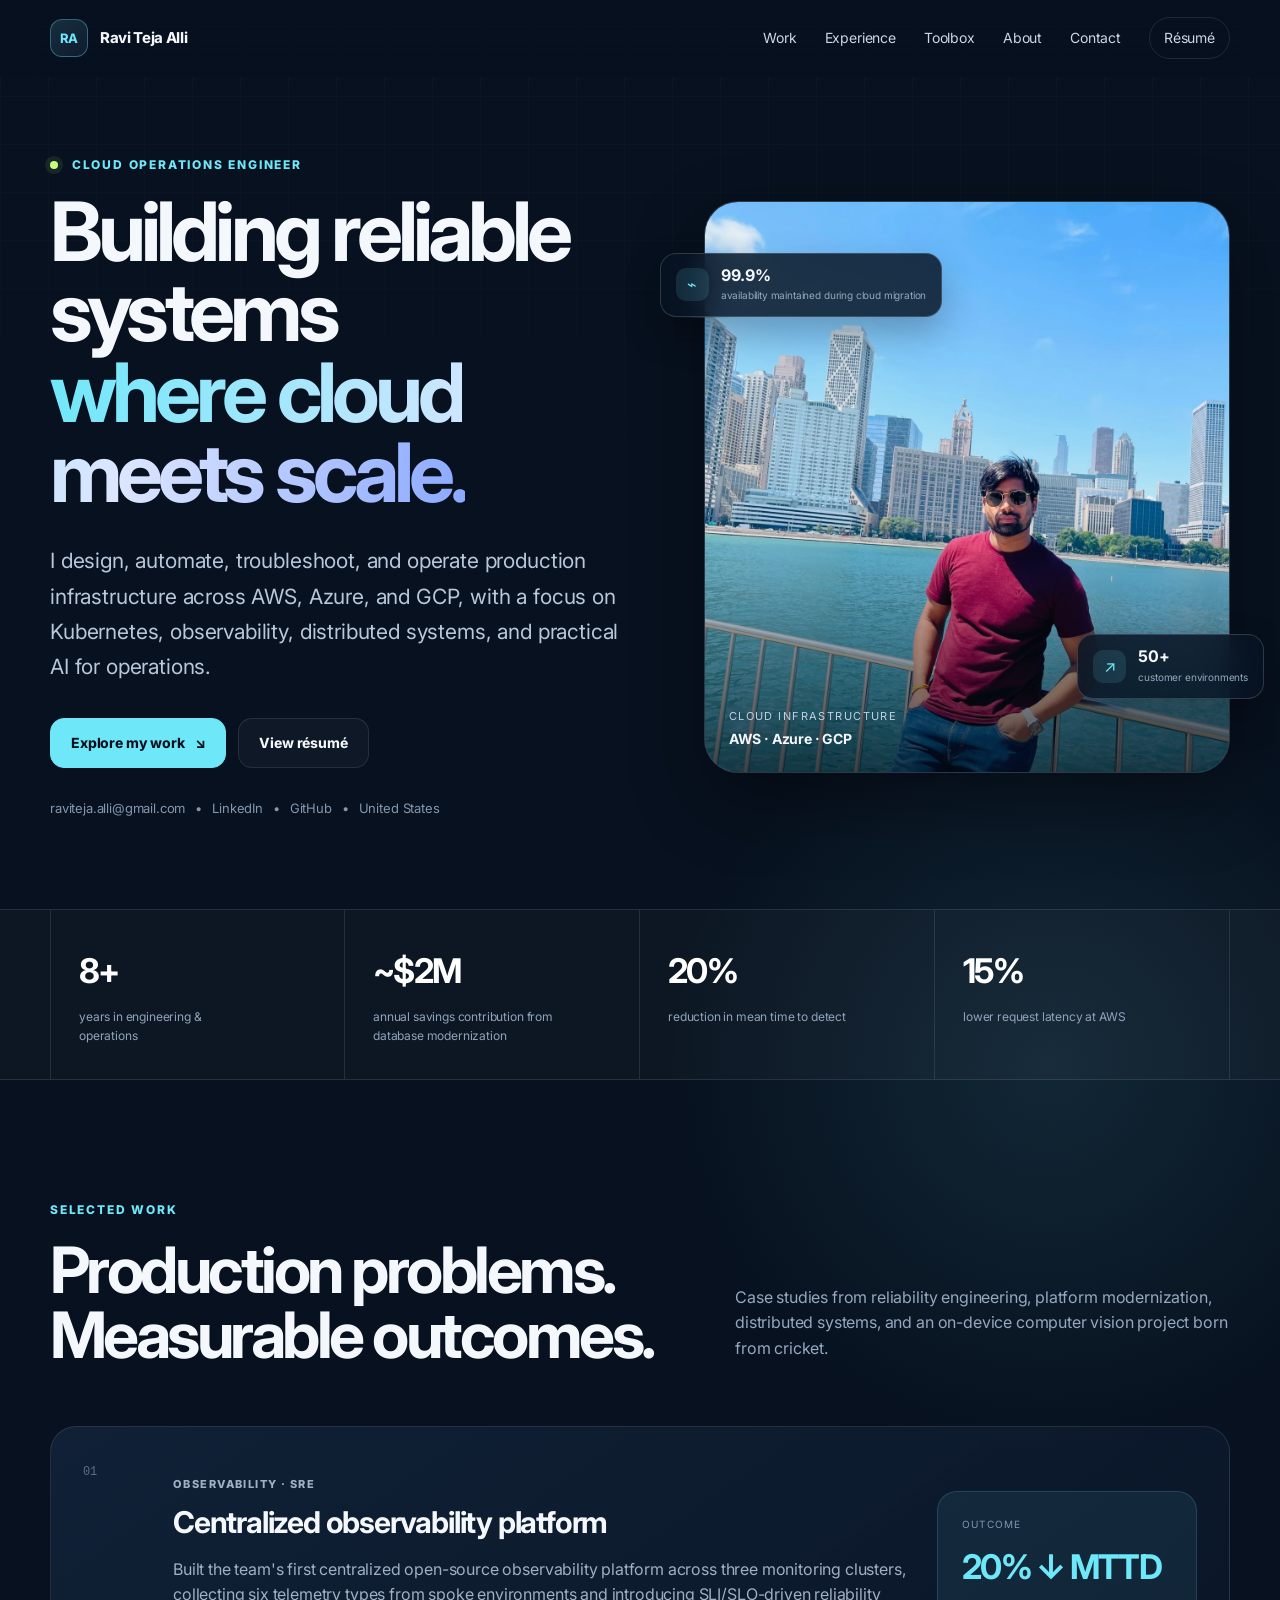
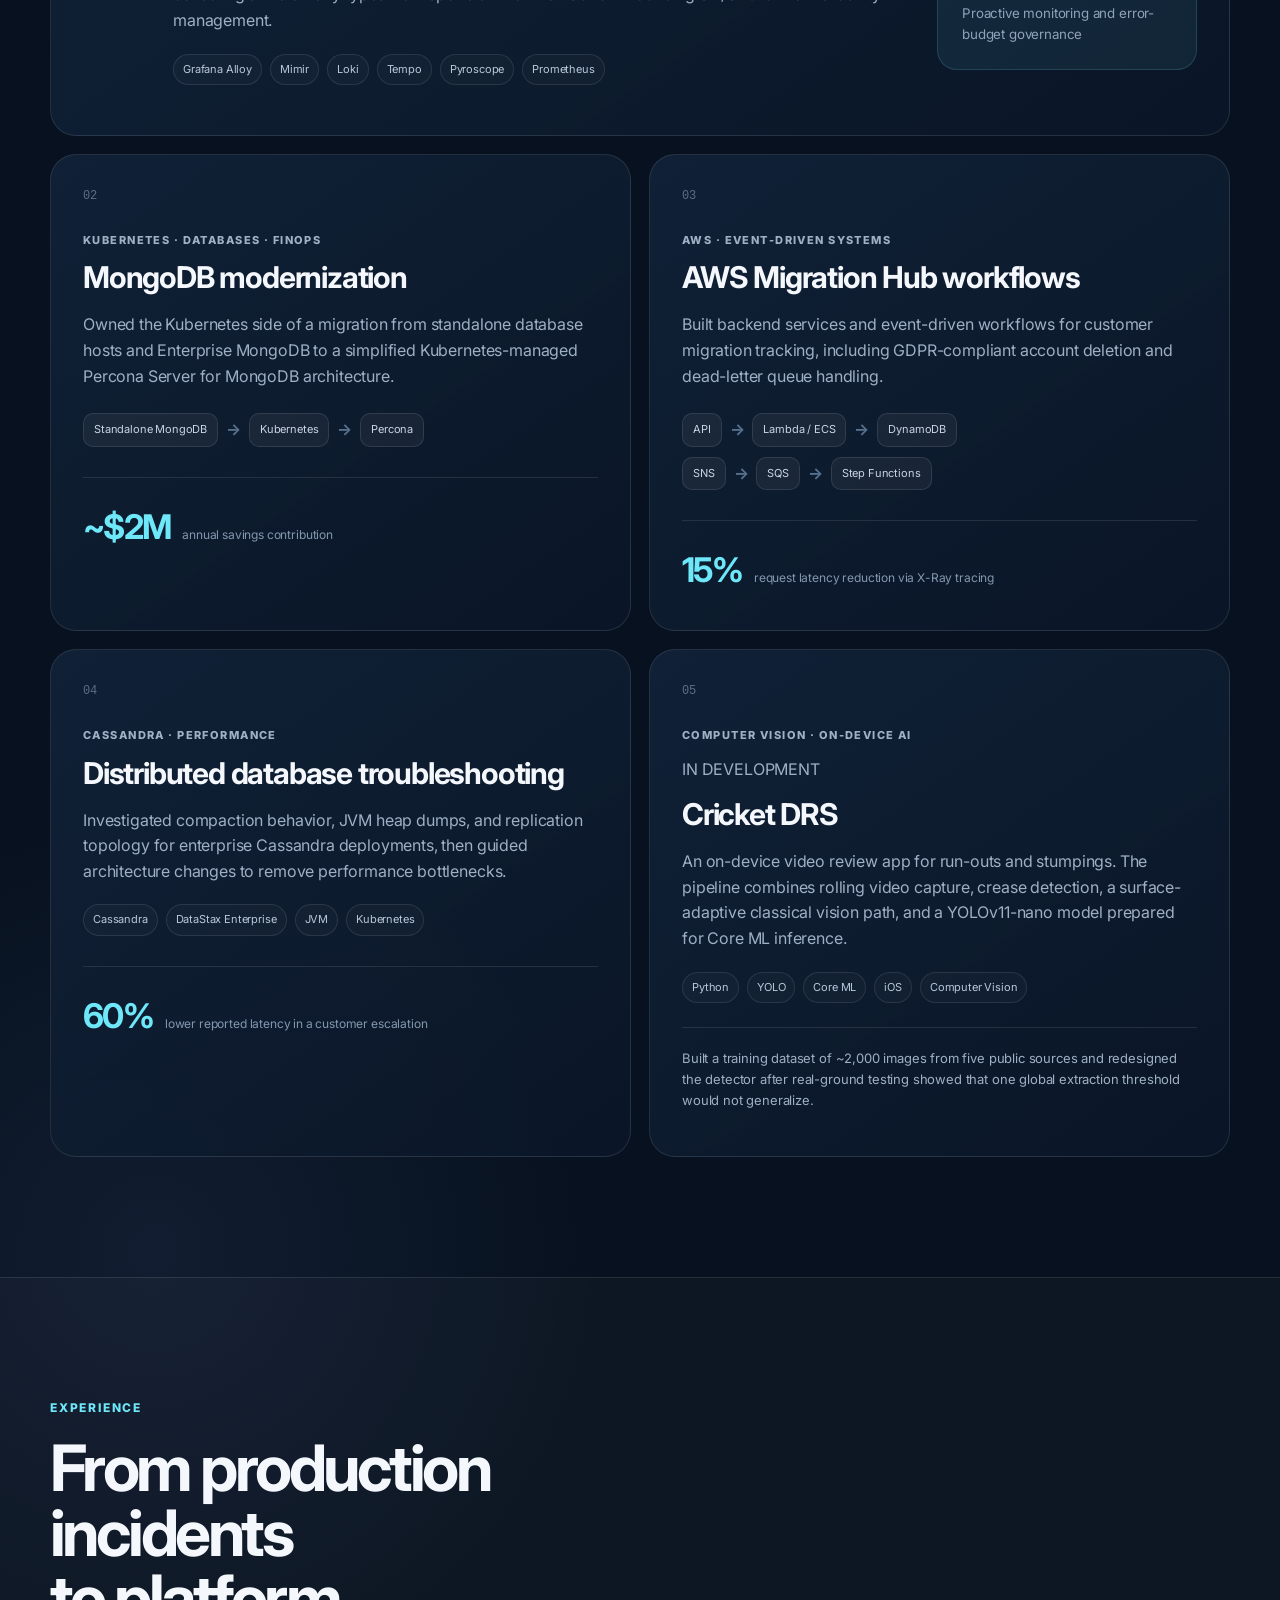
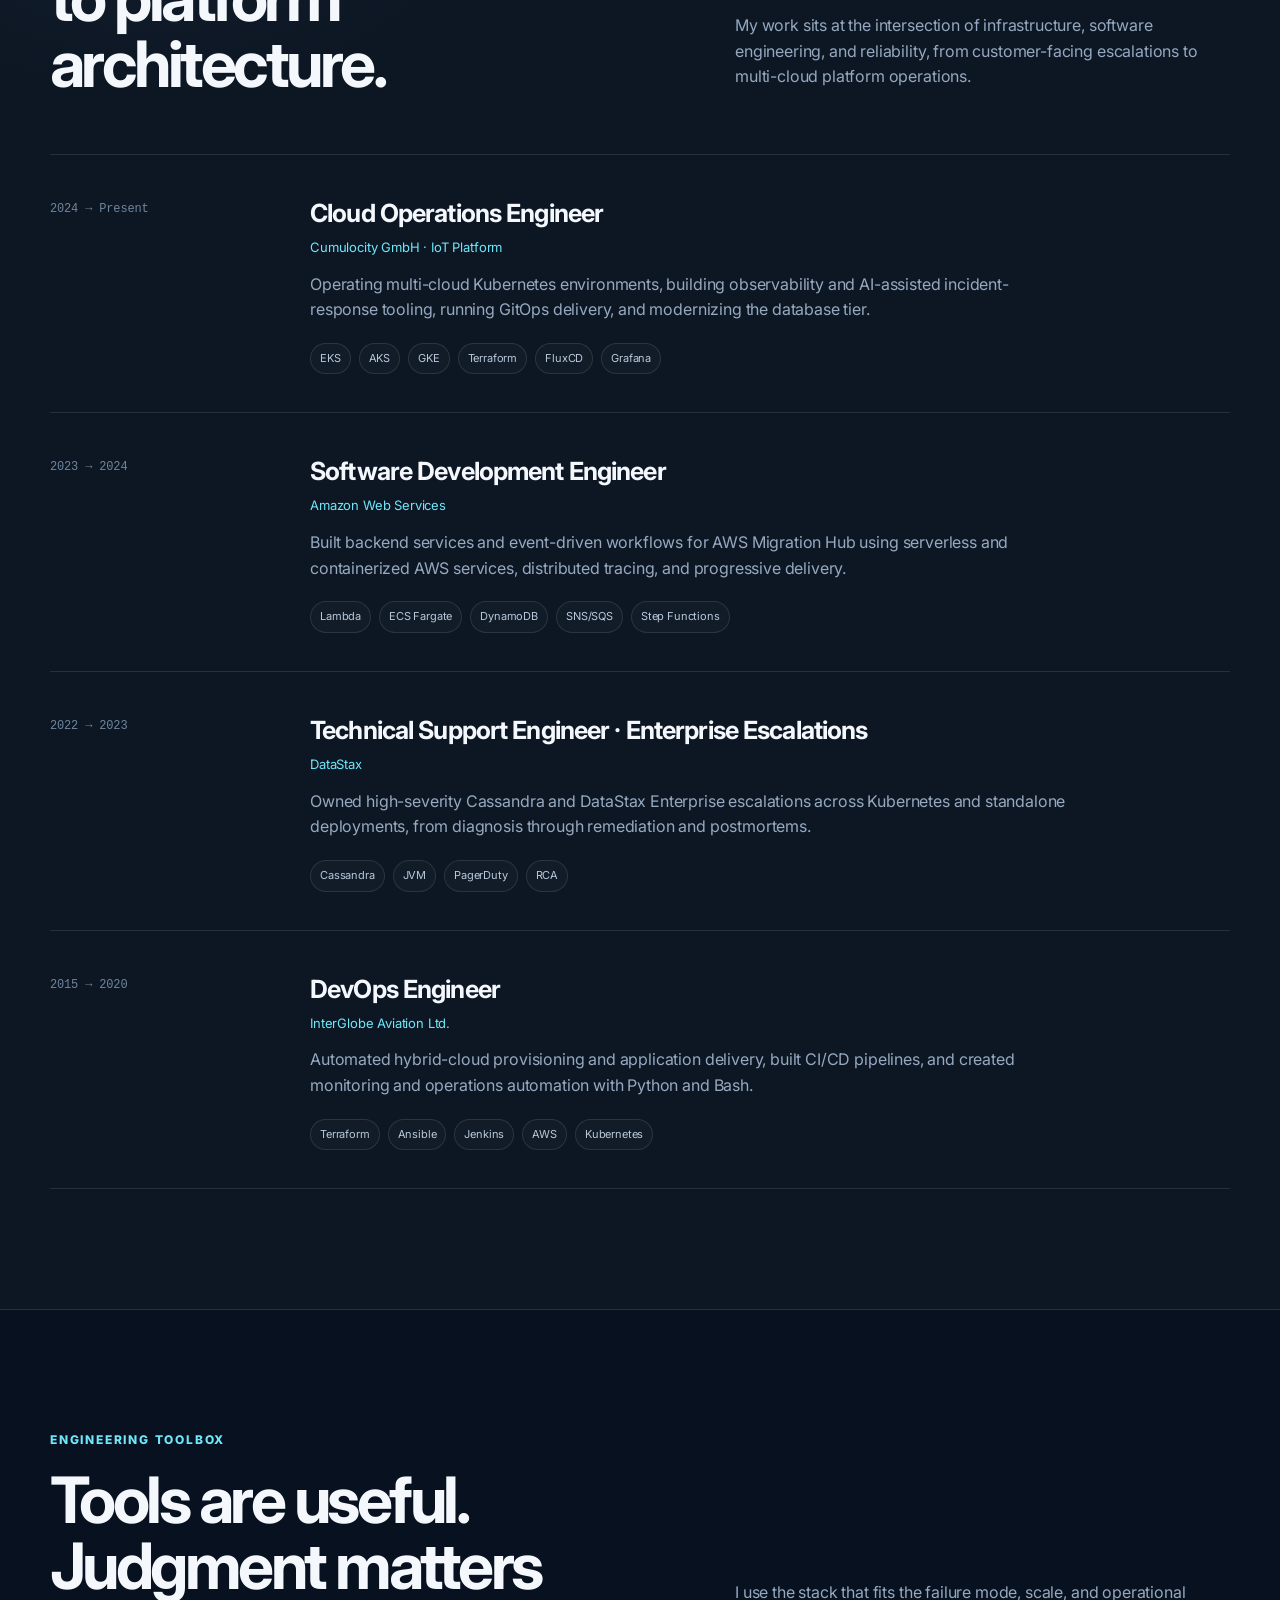
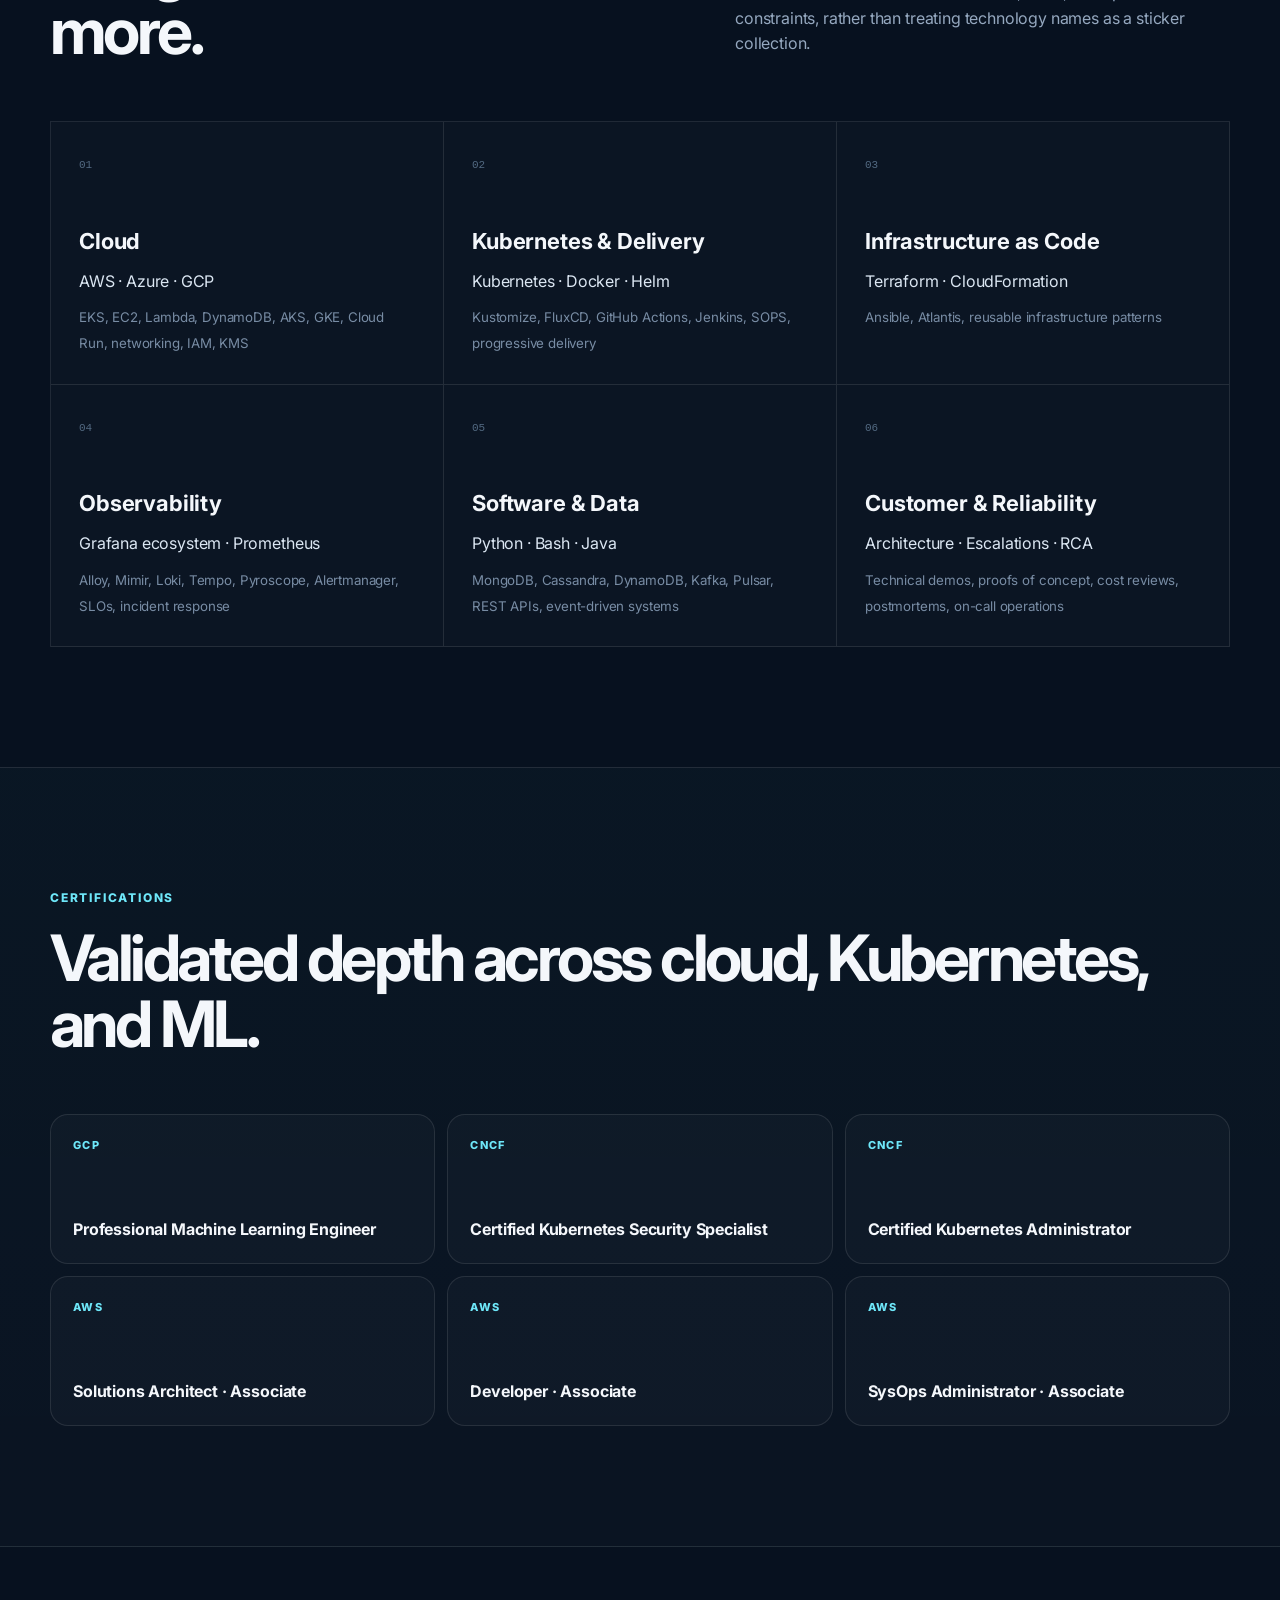
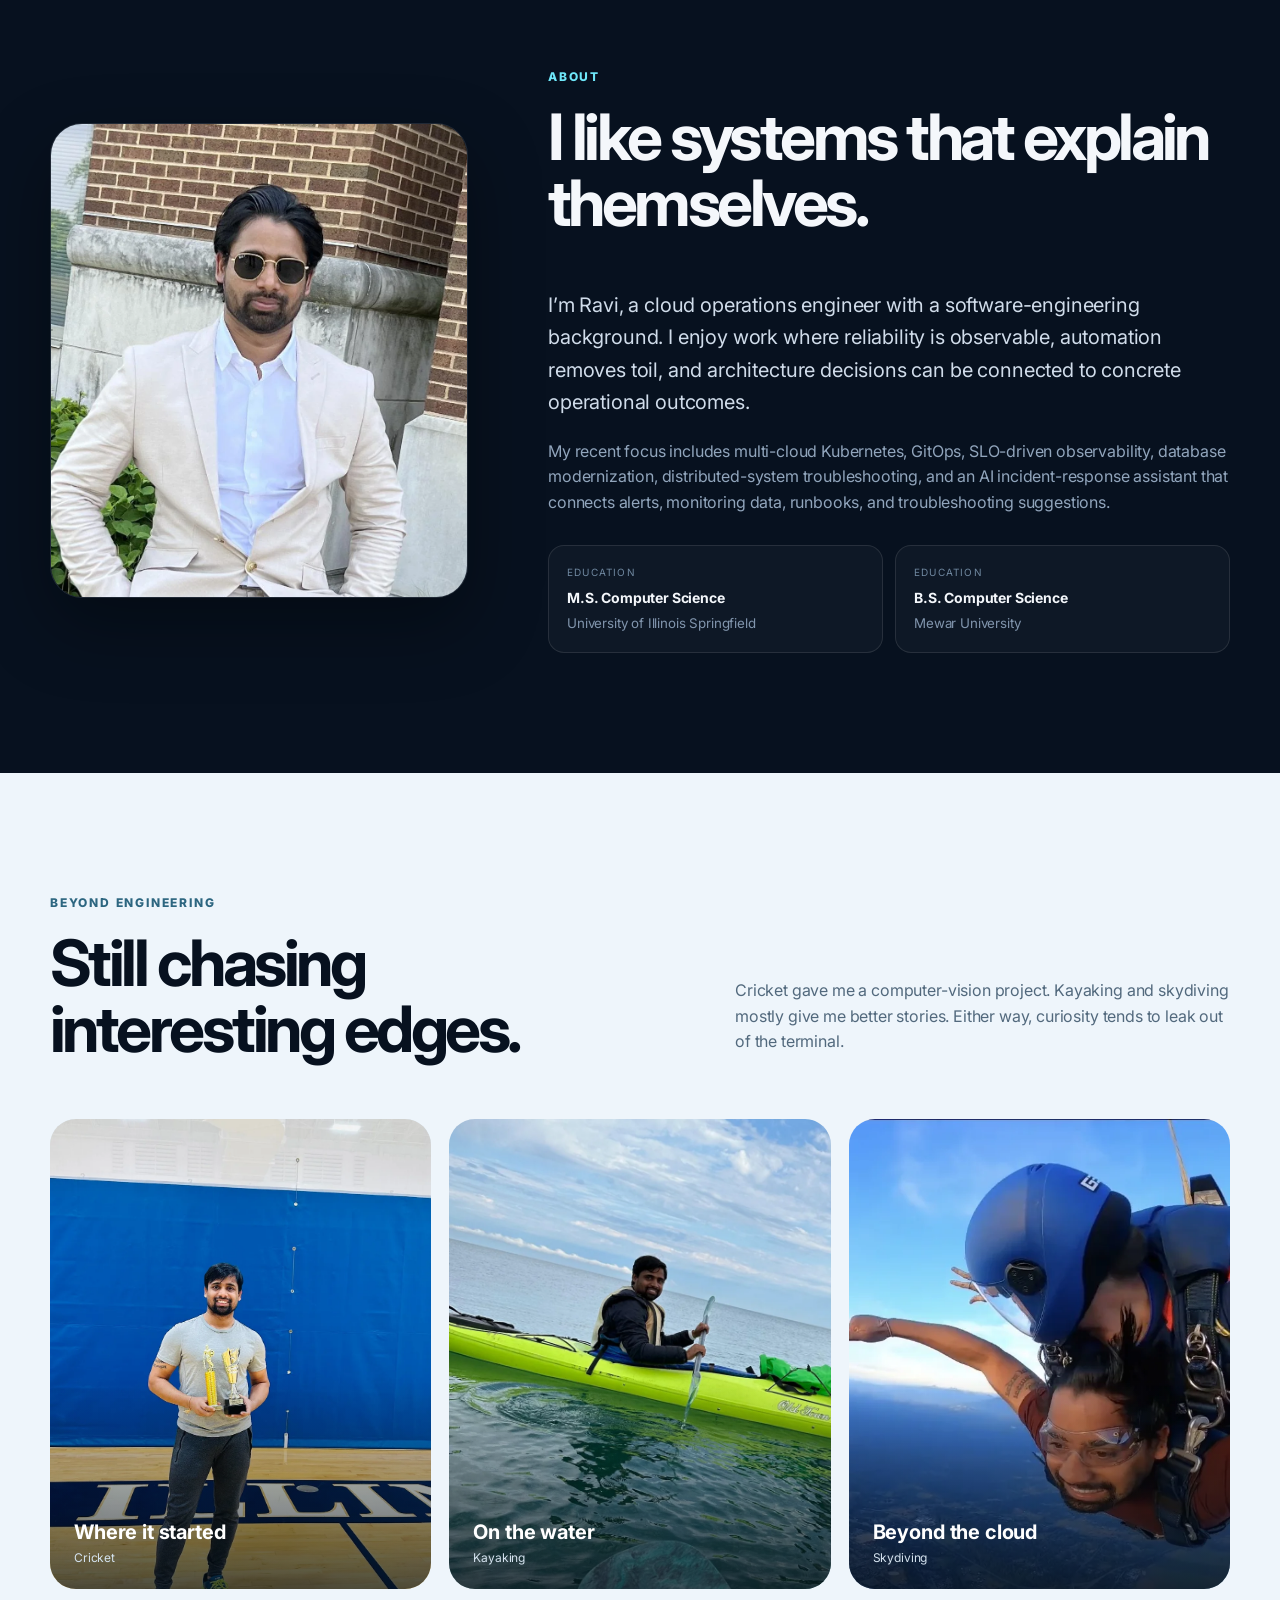
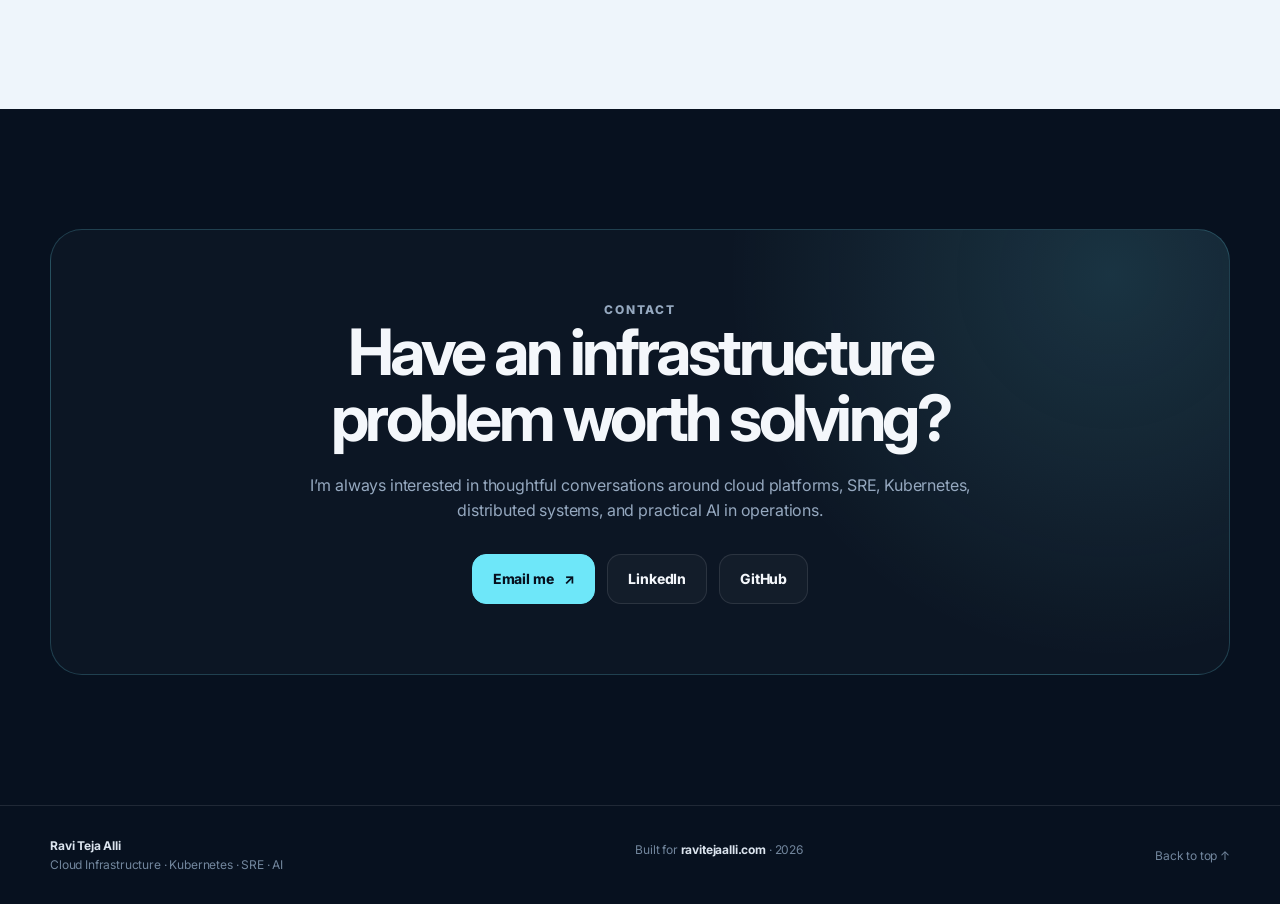
==== commit 9632b39d: "changes to resume format" ====
--- a/index.html
+++ b/index.html
@@ -100,7 +100,7 @@
           <span class="sep">•</span>
           <a href="https://github.com/ravialli" target="_blank" rel="noopener noreferrer">GitHub</a>
           <span class="sep">•</span>
-          <span>Springfield, IL</span>
+          <span>United States</span>
         </div>
       </div>
 
@@ -115,7 +115,7 @@
         </div>
         <div class="signal-card signal-top" aria-hidden="true">
           <span class="signal-icon">⌁</span>
-          <div><strong>99.9%</strong><small>availability maintained</small></div>
+          <div><strong>99.9%</strong><small>availability maintained during cloud migration</small></div>
         </div>
         <div class="signal-card signal-bottom" aria-hidden="true">
           <span class="signal-icon">↗</span>
@@ -185,6 +185,7 @@
         <article class="project-card reveal">
           <div class="project-index">05</div>
           <p class="project-kicker">Computer Vision · On-device AI</p>
+          <p class="project-status">IN DEVELOPMENT</p>
           <h3>Cricket DRS</h3>
           <p>An on-device video review app for run-outs and stumpings. The pipeline combines rolling video capture, crease detection, a surface-adaptive classical vision path, and a YOLOv11-nano model prepared for Core ML inference.</p>
           <div class="tag-row"><span>Python</span><span>YOLO</span><span>Core ML</span><span>iOS</span><span>Computer Vision</span></div>
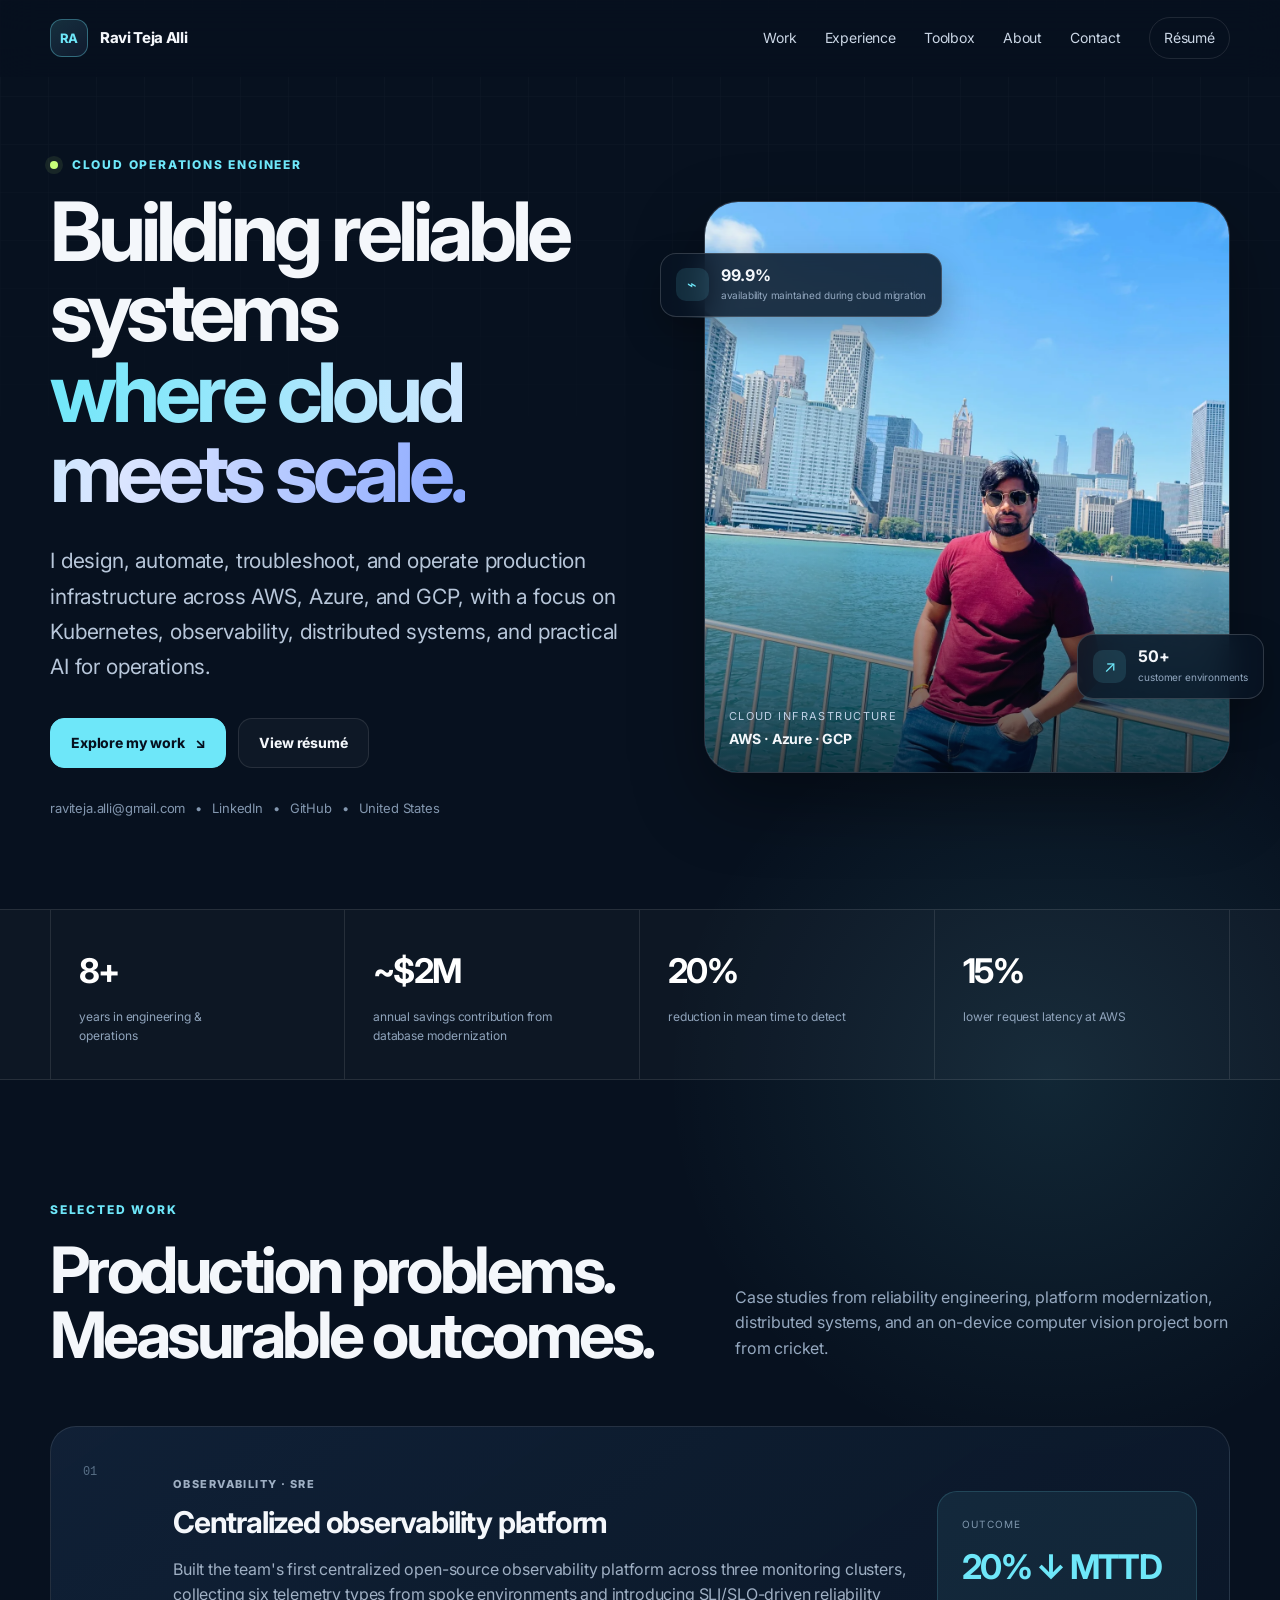
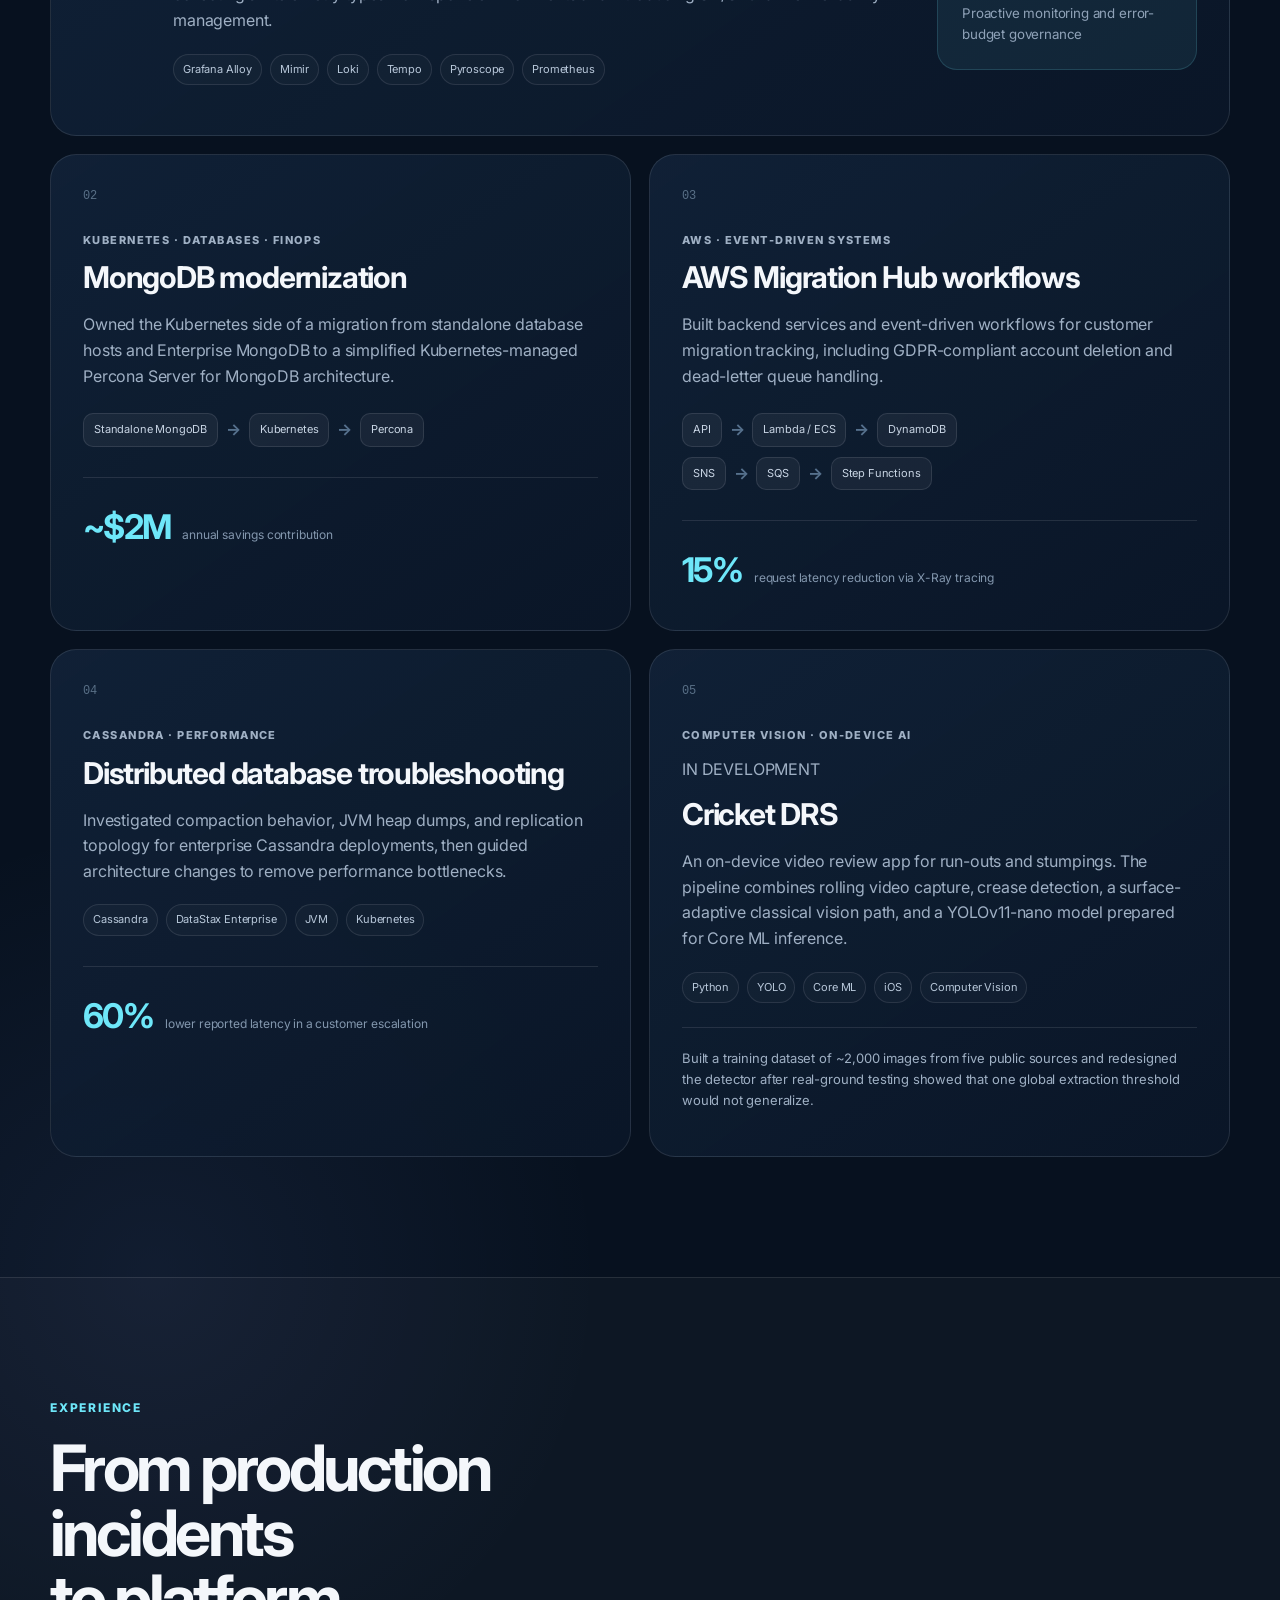
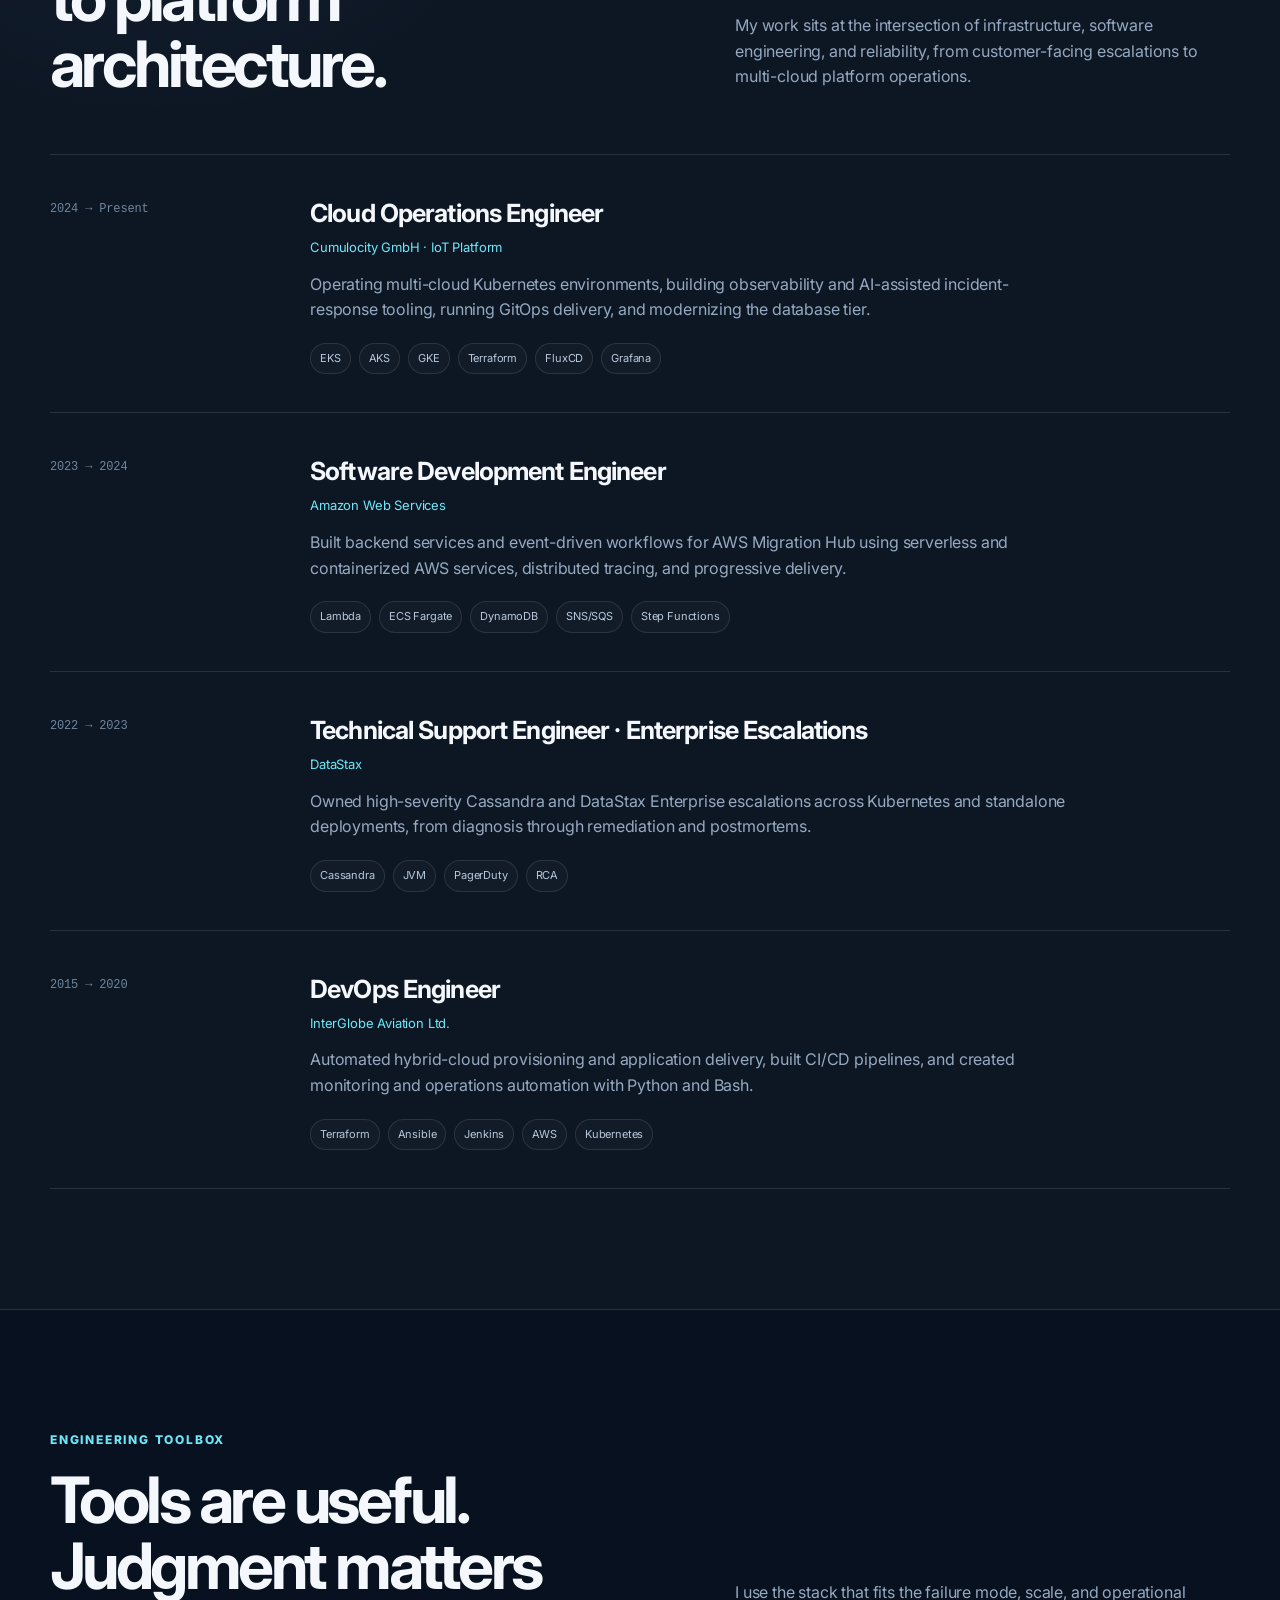
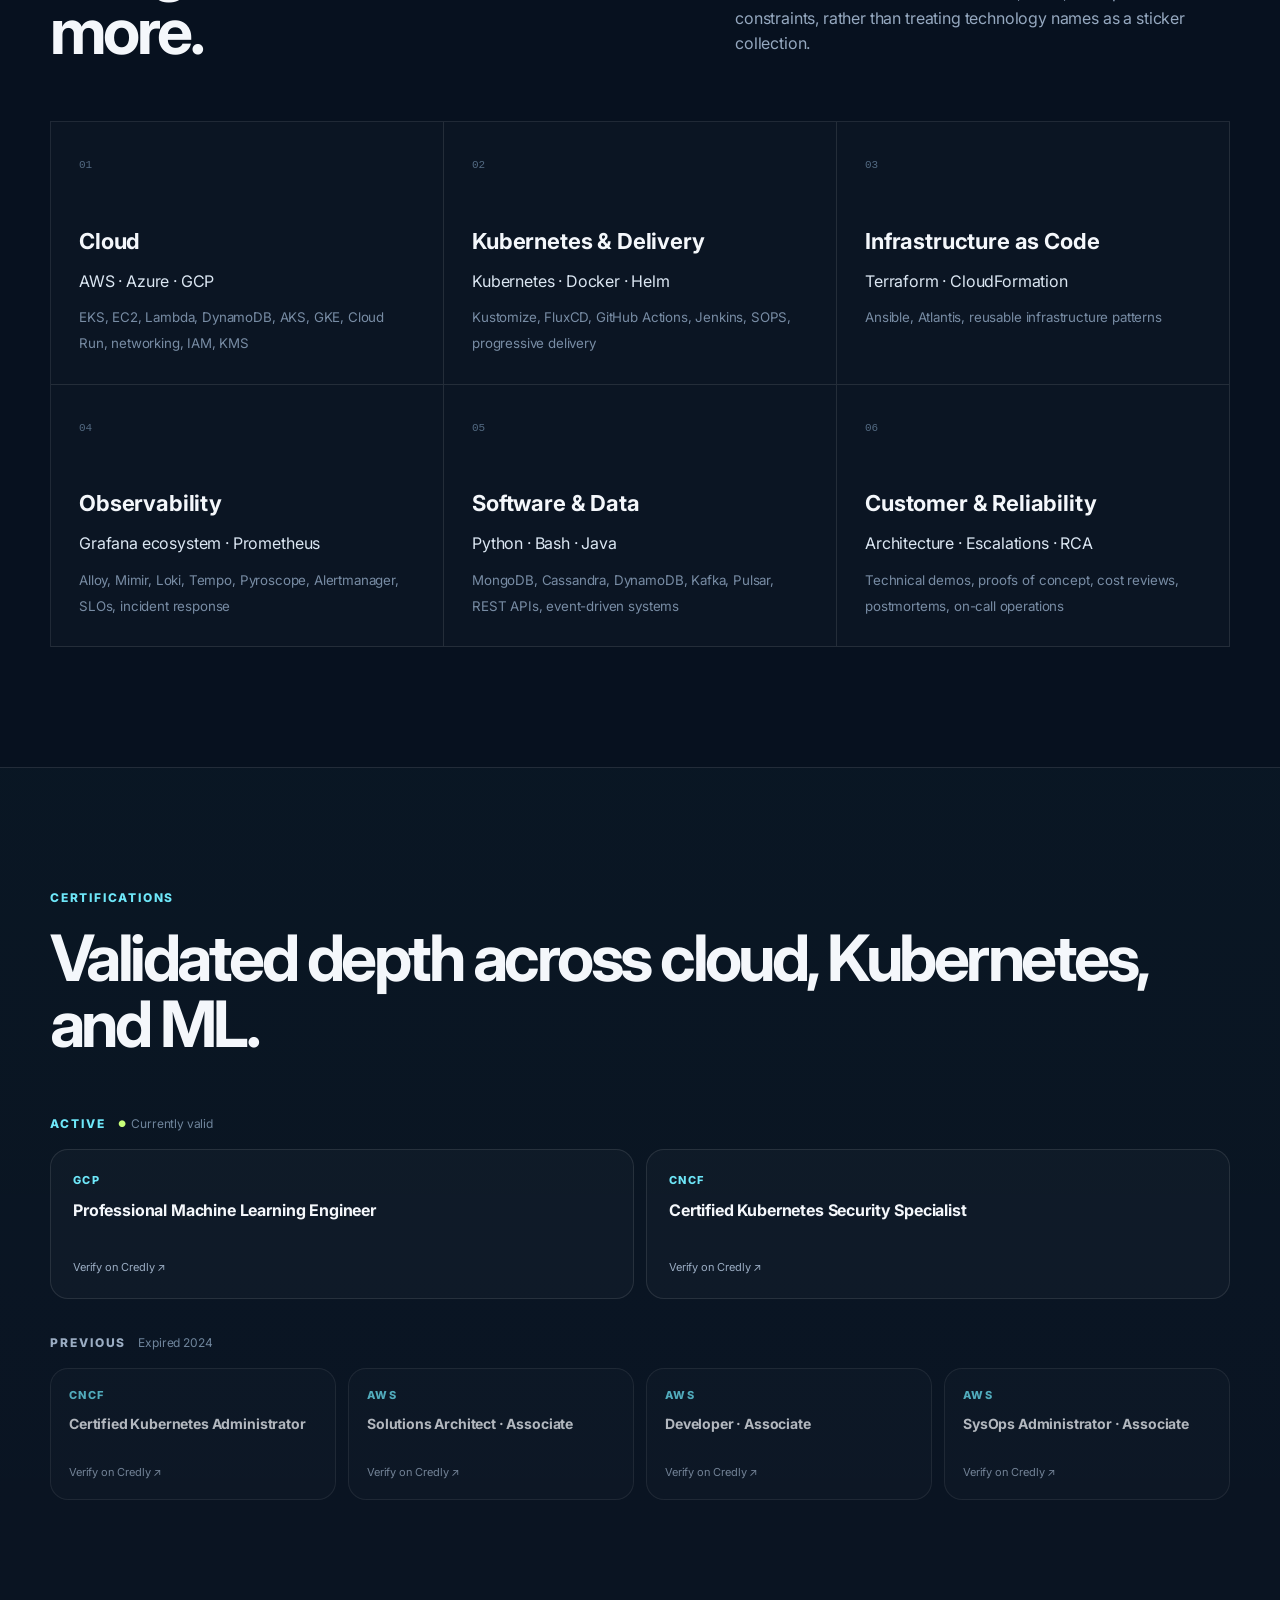
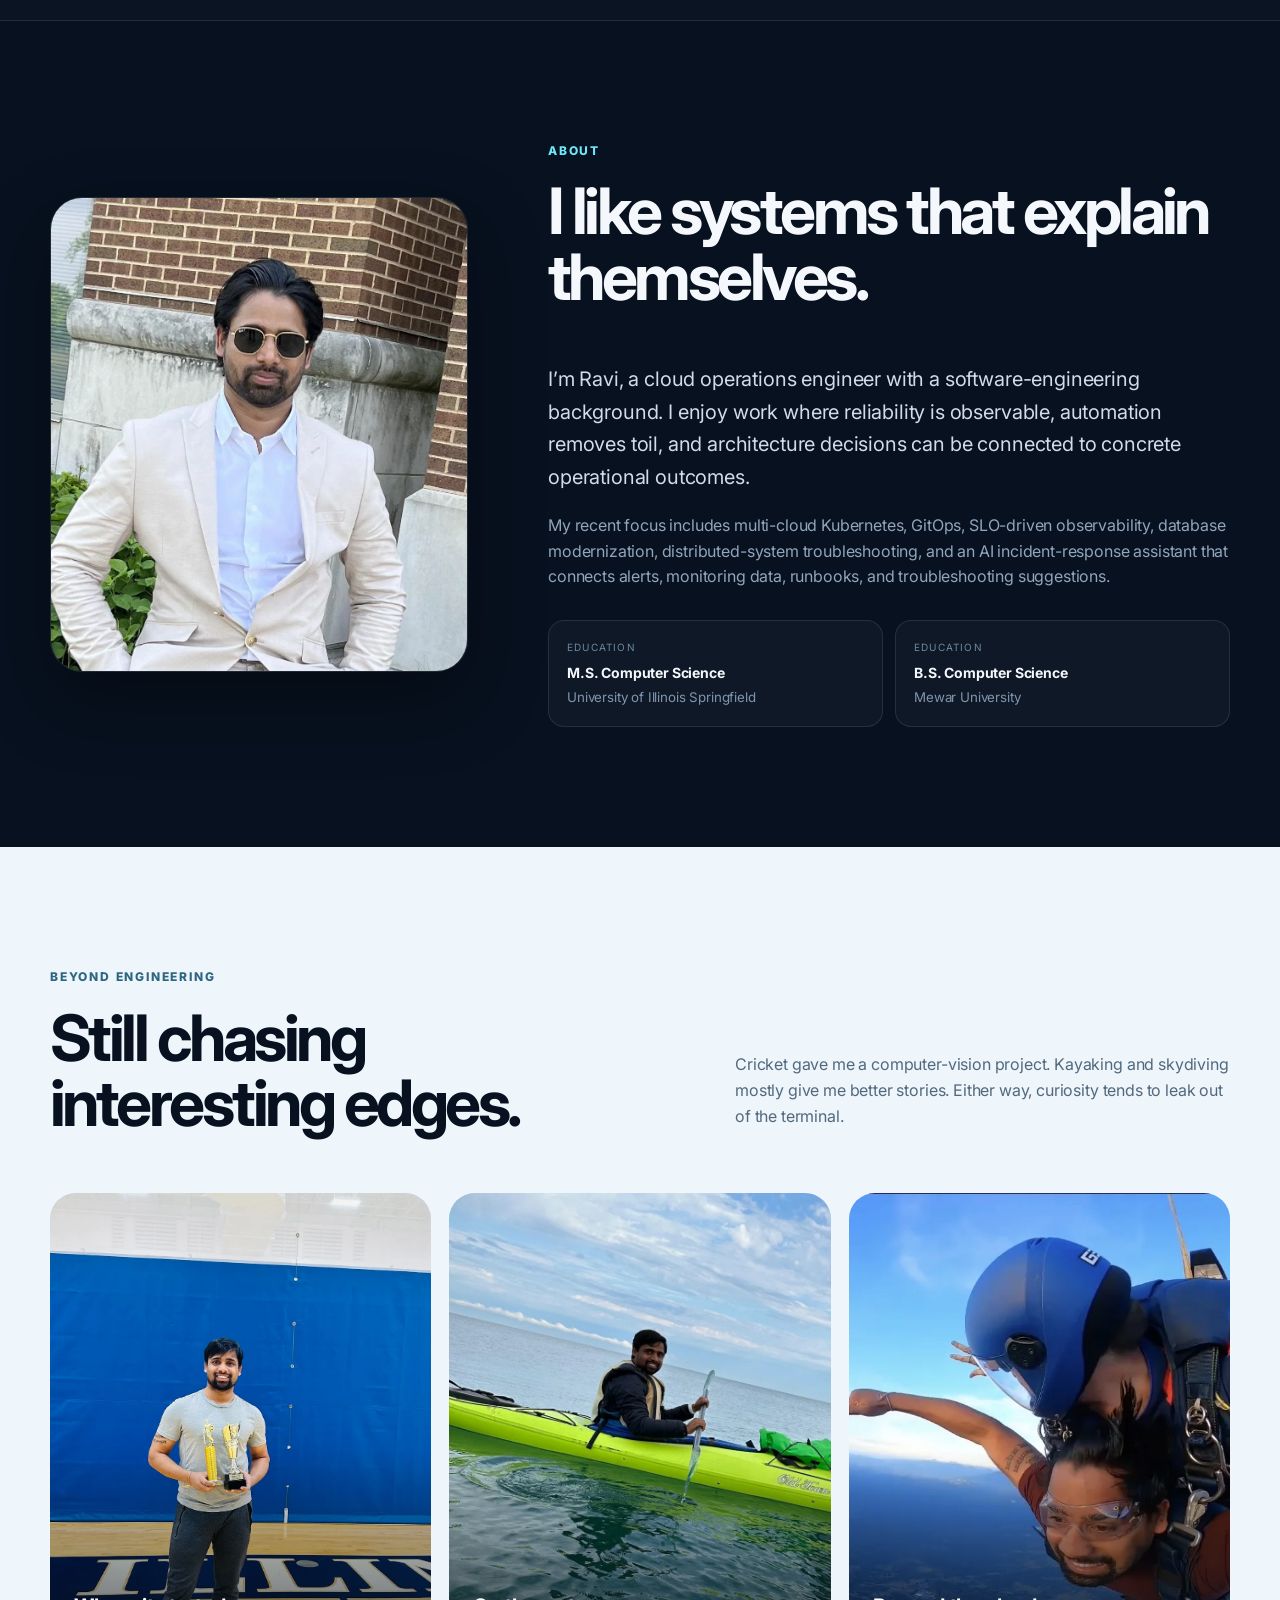
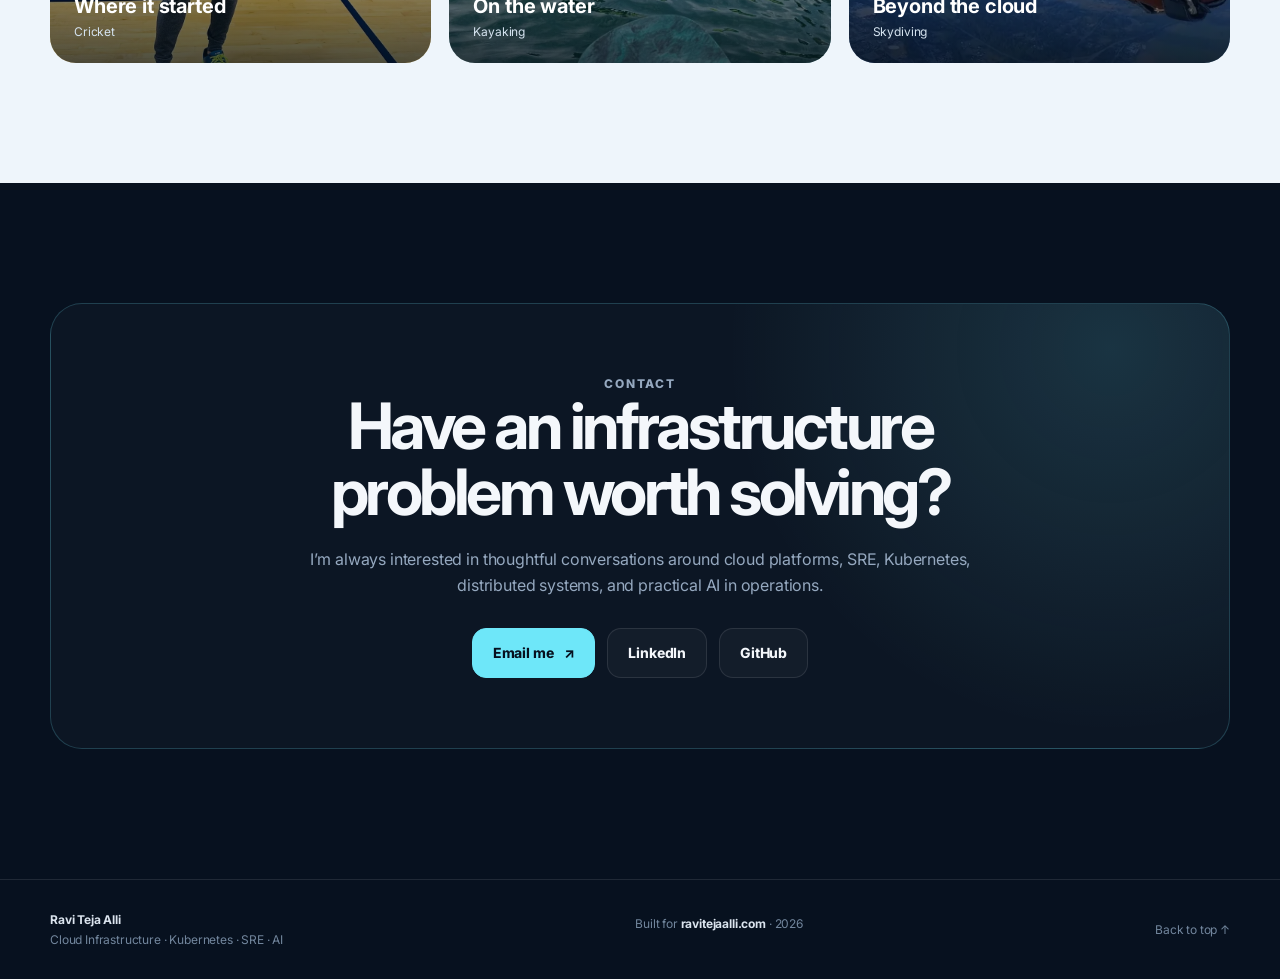
==== commit d98d2ef9: "changes to cert section" ====
--- a/index.html
+++ b/index.html
@@ -6,13 +6,13 @@
   <script>document.documentElement.classList.add('js');</script>
   <meta name="description" content="Ravi Teja Alli is a Cloud Operations Engineer focused on Kubernetes, SRE, multi-cloud infrastructure, observability, distributed systems, and AI-assisted operations." />
   <meta name="theme-color" content="#07111f" />
-  <link rel="canonical" href="https://www.ravitejaalli.com/" />
+  <link rel="canonical" href="https://ravitejaalli.com/" />
 
   <meta property="og:title" content="Ravi Teja Alli | Cloud Infrastructure · Kubernetes · SRE · AI" />
   <meta property="og:description" content="Building reliable cloud platforms and distributed systems across AWS, Azure, and GCP." />
   <meta property="og:type" content="website" />
-  <meta property="og:url" content="https://www.ravitejaalli.com/" />
-  <meta property="og:image" content="https://www.ravitejaalli.com/assets/chicago.webp" />
+  <meta property="og:url" content="https://ravitejaalli.com/" />
+  <meta property="og:image" content="https://ravitejaalli.com/assets/chicago.webp" />
   <meta property="og:image:alt" content="Ravi Teja Alli by the Chicago lakefront skyline" />
   <meta property="og:image:width" content="1800" />
   <meta property="og:image:height" content="1350" />
@@ -21,7 +21,7 @@
   <meta name="twitter:card" content="summary_large_image" />
   <meta name="twitter:title" content="Ravi Teja Alli | Cloud Infrastructure · Kubernetes · SRE · AI" />
   <meta name="twitter:description" content="Building reliable cloud platforms and distributed systems across AWS, Azure, and GCP." />
-  <meta name="twitter:image" content="https://www.ravitejaalli.com/assets/chicago.webp" />
+  <meta name="twitter:image" content="https://ravitejaalli.com/assets/chicago.webp" />
   <meta name="twitter:image:alt" content="Ravi Teja Alli by the Chicago lakefront skyline" />
 
   <link rel="icon" href="assets/favicon.svg" type="image/svg+xml" />
@@ -40,12 +40,12 @@
     "@context": "https://schema.org",
     "@type": "Person",
     "name": "Ravi Teja Alli",
-    "url": "https://www.ravitejaalli.com/",
-    "image": "https://www.ravitejaalli.com/assets/portrait.webp",
+    "url": "https://ravitejaalli.com/",
+    "image": "https://ravitejaalli.com/assets/portrait.webp",
     "jobTitle": "Cloud Operations Engineer",
     "email": "mailto:raviteja.alli@gmail.com",
     "worksFor": { "@type": "Organization", "name": "Cumulocity GmbH" },
-    "address": { "@type": "PostalAddress", "addressLocality": "Springfield", "addressRegion": "IL", "addressCountry": "US" },
+    "address": { "@type": "PostalAddress", "addressCountry": "US" },
     "alumniOf": [
       { "@type": "CollegeOrUniversity", "name": "University of Illinois Springfield" },
       { "@type": "CollegeOrUniversity", "name": "Mewar University" }
@@ -240,13 +240,29 @@
     <section class="section cert-section" aria-labelledby="cert-title">
       <div class="section-shell">
         <div class="section-heading compact reveal"><div><p class="eyebrow">Certifications</p><h2 id="cert-title">Validated depth across cloud, Kubernetes, and ML.</h2></div></div>
-        <div class="cert-grid">
-          <div class="cert reveal"><span>GCP</span><strong>Professional Machine Learning Engineer</strong></div>
-          <div class="cert reveal"><span>CNCF</span><strong>Certified Kubernetes Security Specialist</strong></div>
-          <div class="cert reveal"><span>CNCF</span><strong>Certified Kubernetes Administrator</strong></div>
-          <div class="cert reveal"><span>AWS</span><strong>Solutions Architect · Associate</strong></div>
-          <div class="cert reveal"><span>AWS</span><strong>Developer · Associate</strong></div>
-          <div class="cert reveal"><span>AWS</span><strong>SysOps Administrator · Associate</strong></div>
+
+        <div class="cert-group active reveal">
+          <div class="cert-group-head">
+            <h3 class="cert-group-title">Active</h3>
+            <span class="cert-group-note">Currently valid</span>
+          </div>
+          <div class="cert-grid">
+            <a class="cert" href="https://www.credly.com/badges/209f2afb-eebe-45ae-85a2-1f5cd7addb18/public_url" target="_blank" rel="noopener noreferrer"><span>GCP</span><strong>Professional Machine Learning Engineer</strong><span class="cert-verify">Verify on Credly ↗</span></a>
+            <a class="cert" href="https://www.credly.com/badges/b091528e-8a90-4c33-ab65-c4fe15b991ff/public_url" target="_blank" rel="noopener noreferrer"><span>CNCF</span><strong>Certified Kubernetes Security Specialist</strong><span class="cert-verify">Verify on Credly ↗</span></a>
+          </div>
+        </div>
+
+        <div class="cert-group previous reveal">
+          <div class="cert-group-head">
+            <h3 class="cert-group-title">Previous</h3>
+            <span class="cert-group-note">Expired 2024</span>
+          </div>
+          <div class="cert-grid">
+            <a class="cert" href="https://www.credly.com/badges/a9e5d93d-760b-430f-a360-a3f03ee093e8/public_url" target="_blank" rel="noopener noreferrer"><span>CNCF</span><strong>Certified Kubernetes Administrator</strong><span class="cert-verify">Verify on Credly ↗</span></a>
+            <a class="cert" href="https://www.credly.com/badges/d522154c-35a8-4c11-9ff9-3377b42a8c9d/public_url" target="_blank" rel="noopener noreferrer"><span>AWS</span><strong>Solutions Architect · Associate</strong><span class="cert-verify">Verify on Credly ↗</span></a>
+            <a class="cert" href="https://www.credly.com/badges/f4ad115e-badc-4d5e-a5a6-fbdb7d696b41/public_url" target="_blank" rel="noopener noreferrer"><span>AWS</span><strong>Developer · Associate</strong><span class="cert-verify">Verify on Credly ↗</span></a>
+            <a class="cert" href="https://www.credly.com/badges/dc6e1eb9-8b5e-427b-907f-d1571af365d6/public_url" target="_blank" rel="noopener noreferrer"><span>AWS</span><strong>SysOps Administrator · Associate</strong><span class="cert-verify">Verify on Credly ↗</span></a>
+          </div>
         </div>
       </div>
     </section>
--- a/styles.css
+++ b/styles.css
@@ -148,10 +148,24 @@
 .tool-card small { color:#788ca4; line-height:1.65; }
 
 .cert-section { border-block:1px solid var(--line); background:linear-gradient(180deg, rgba(110,231,249,.025), rgba(255,255,255,.01)); }
-.cert-grid { display:grid; grid-template-columns:repeat(3,1fr); gap:12px; }
-.cert { min-height:150px; padding:22px; border:1px solid var(--line); border-radius:18px; background:rgba(255,255,255,.025); display:flex; flex-direction:column; justify-content:space-between; }
-.cert span { color:var(--accent); font-size:11px; letter-spacing:.12em; font-weight:800; }
-.cert strong { font-size:16px; line-height:1.35; }
+.cert-group + .cert-group { margin-top:34px; }
+.cert-group-head { display:flex; align-items:center; gap:12px; margin-bottom:16px; }
+.cert-group-title { margin:0; font-size:12px; font-weight:800; text-transform:uppercase; letter-spacing:.16em; color:var(--accent); }
+.cert-group.previous .cert-group-title { color:var(--muted); }
+.cert-group-note { font-size:12px; color:#6f859c; }
+.cert-group.active .cert-group-note::before { content:"●"; color:var(--warm); font-size:9px; margin-right:6px; vertical-align:middle; }
+.cert-grid { display:grid; grid-template-columns:repeat(2,1fr); gap:12px; }
+.cert-group.previous .cert-grid { grid-template-columns:repeat(4,1fr); }
+.cert { min-height:150px; padding:22px; border:1px solid var(--line); border-radius:18px; background:rgba(255,255,255,.025); display:flex; flex-direction:column; justify-content:flex-start; transition:transform .2s ease, border-color .2s ease, background .2s ease; }
+.cert:hover { transform:translateY(-3px); border-color:rgba(110,231,249,.32); background:rgba(110,231,249,.06); }
+.cert:focus-visible { outline:2px solid var(--accent); outline-offset:3px; }
+.cert > span:first-child { color:var(--accent); font-size:11px; letter-spacing:.12em; font-weight:800; }
+.cert strong { font-size:16px; line-height:1.35; margin-top:10px; }
+.cert-verify { margin-top:auto; padding-top:16px; font-size:11px; color:var(--muted); display:inline-flex; align-items:center; gap:4px; transition:color .2s ease; }
+.cert:hover .cert-verify { color:var(--accent); }
+.cert-group.previous .cert { min-height:132px; padding:18px; opacity:.72; }
+.cert-group.previous .cert:hover { opacity:1; }
+.cert-group.previous .cert strong { font-size:14px; }
 
 .about-section { display:grid; grid-template-columns:.76fr 1.24fr; gap:80px; align-items:center; }
 .about-photo { overflow:hidden; border-radius:32px; border:1px solid var(--line); max-width:430px; aspect-ratio:.88; box-shadow:var(--shadow); }
@@ -205,7 +219,7 @@
   .project-wide { grid-template-columns:45px 1fr; }
   .project-result { grid-column:2; }
   .tool-grid { grid-template-columns:repeat(2,1fr); }
-  .cert-grid { grid-template-columns:repeat(2,1fr); }
+  .cert-grid, .cert-group.previous .cert-grid { grid-template-columns:repeat(2,1fr); }
   .about-section { grid-template-columns:.8fr 1.2fr; gap:45px; }
 }
 
@@ -235,7 +249,7 @@
   .project-result { grid-column:auto; }
   .timeline-item { grid-template-columns:1fr; gap:14px; }
   .tool-grid { grid-template-columns:1fr; }
-  .cert-grid { grid-template-columns:1fr; }
+  .cert-grid, .cert-group.previous .cert-grid { grid-template-columns:1fr; }
   .about-section { grid-template-columns:1fr; }
   .about-photo { max-width:100%; aspect-ratio:1.05; }
   .education-block { grid-template-columns:1fr; }
